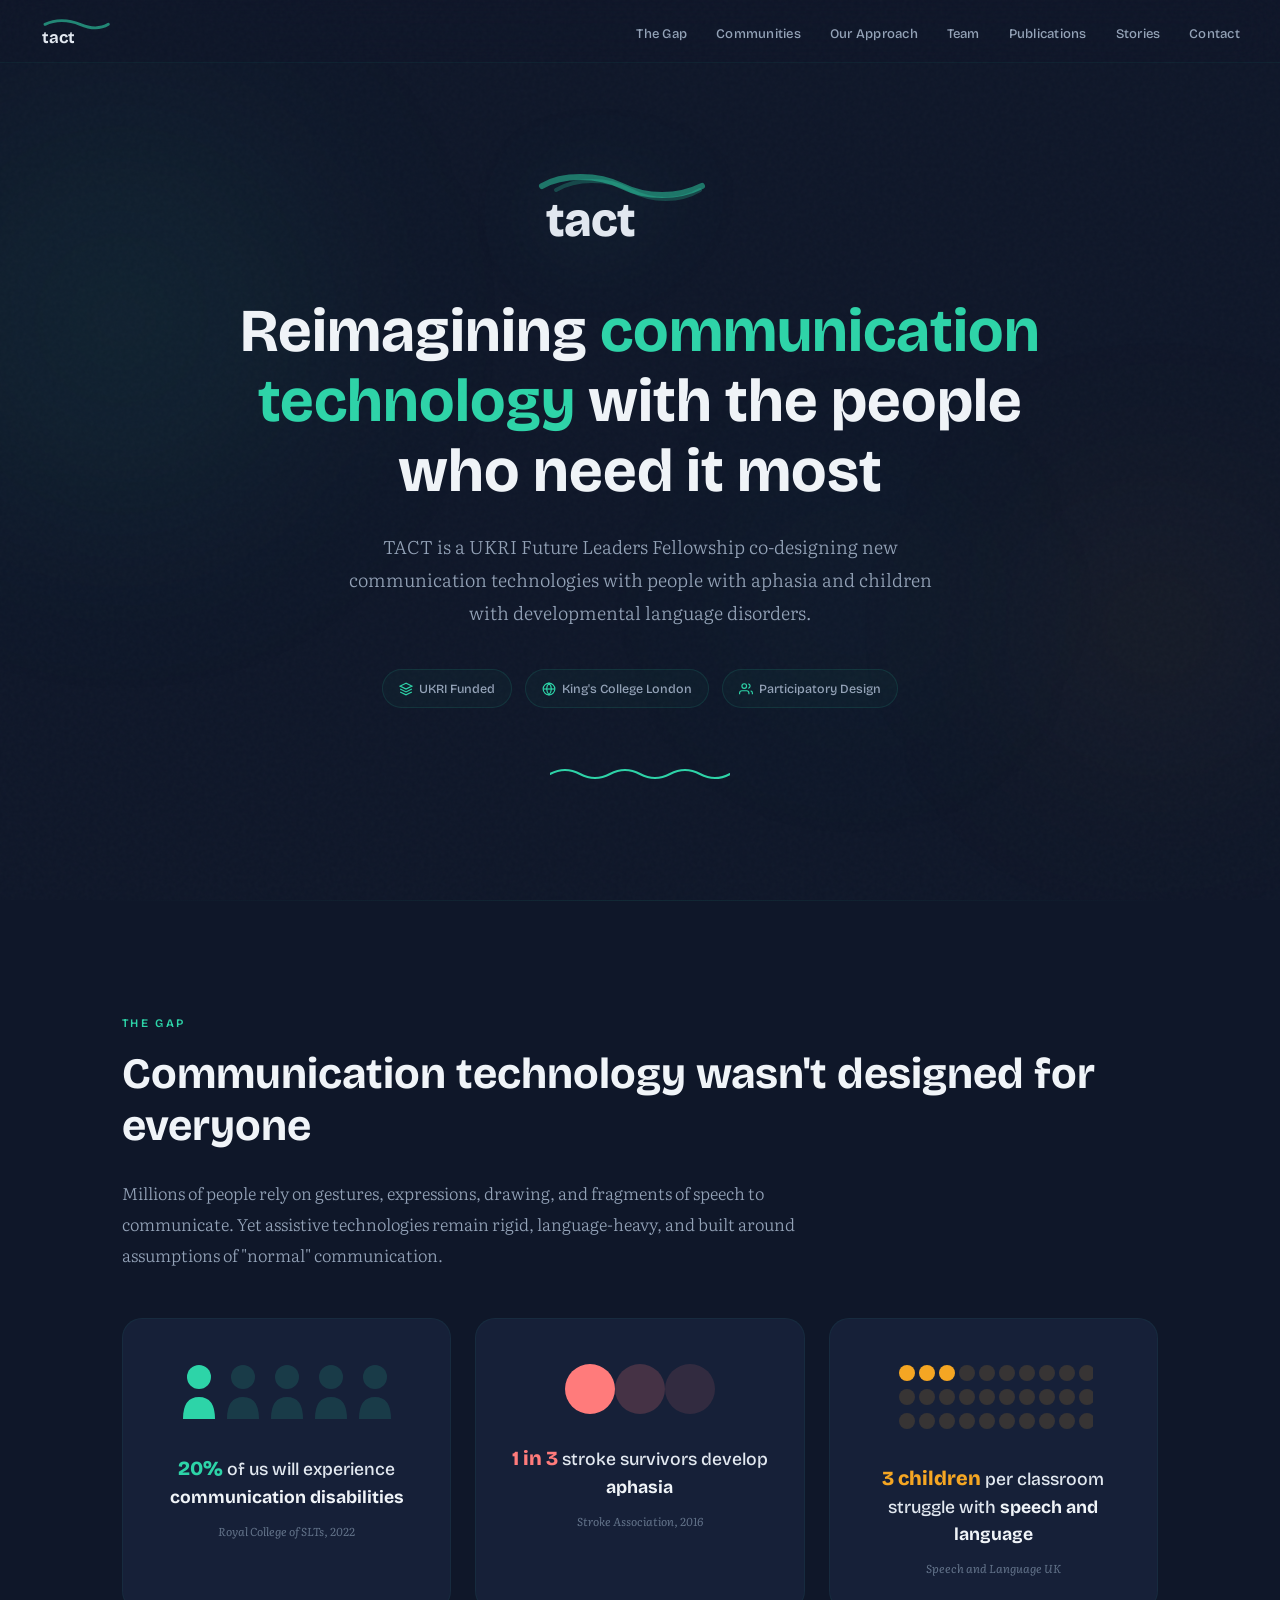
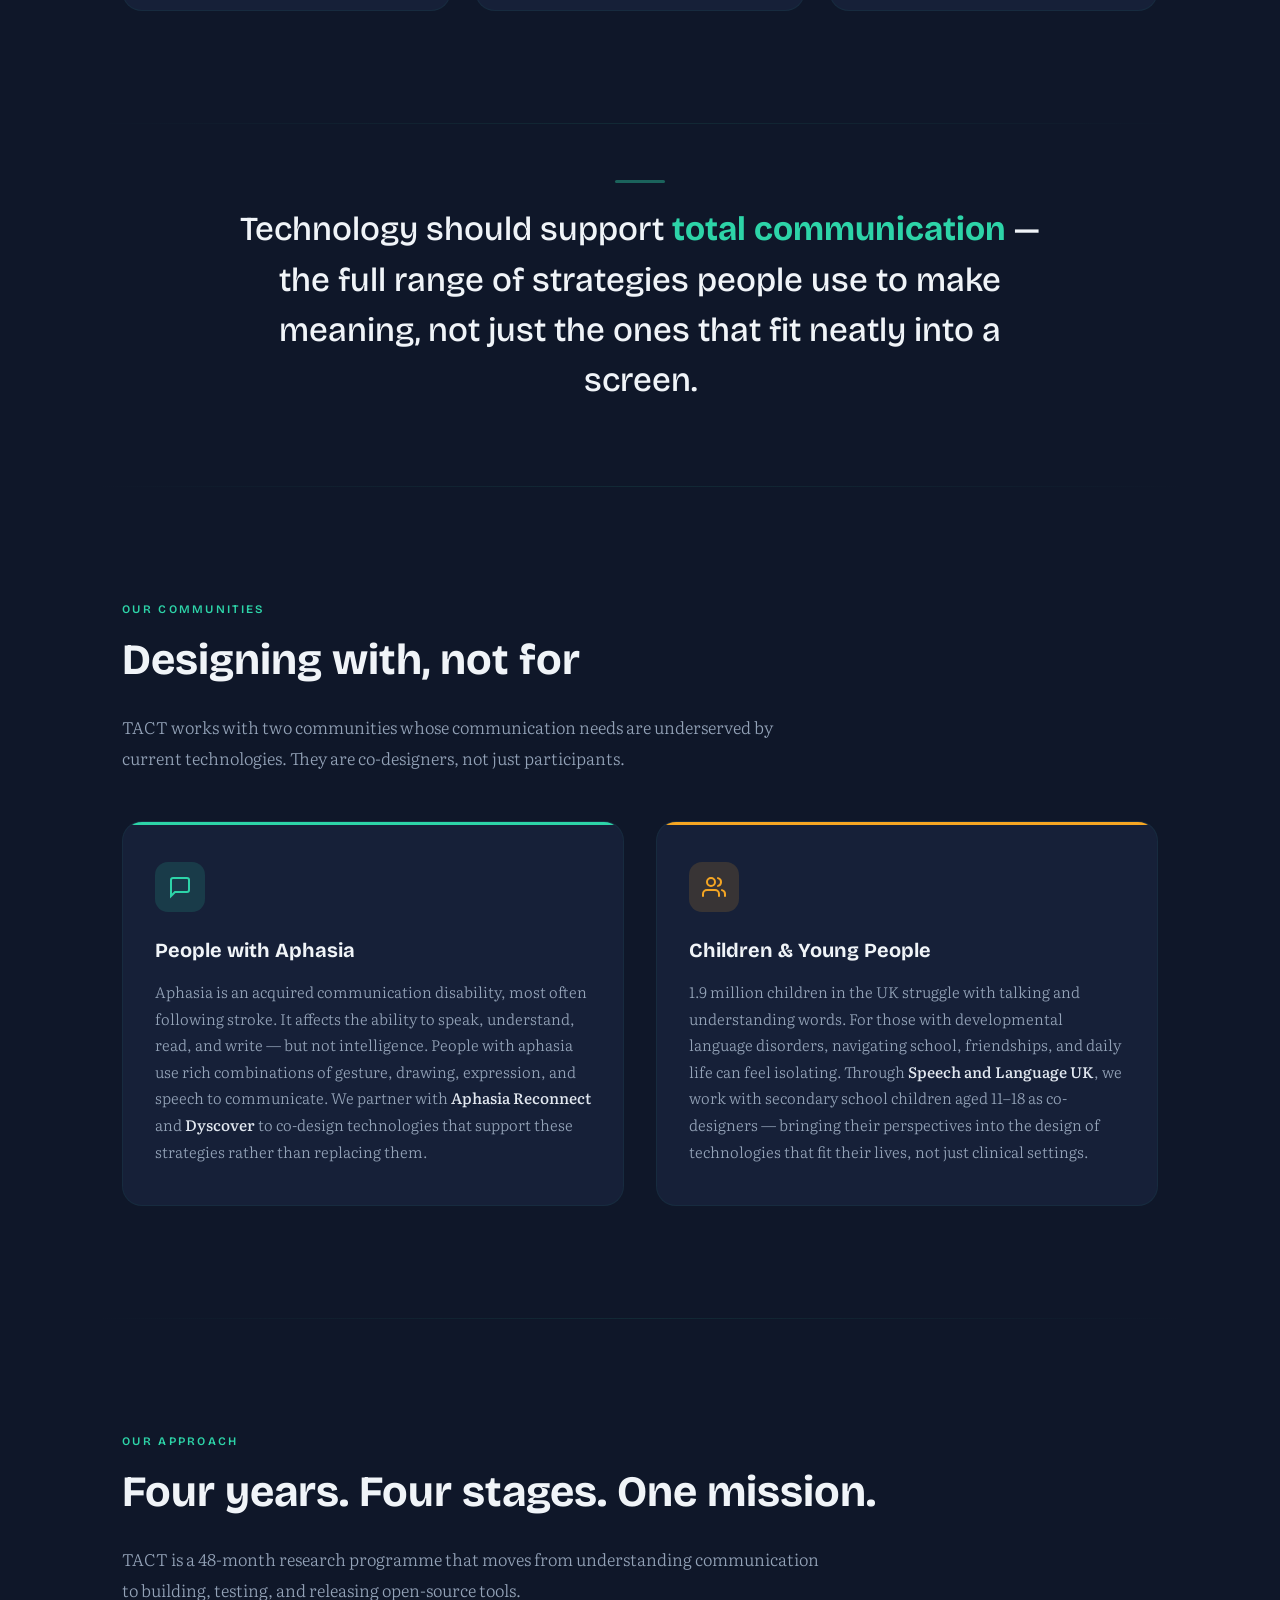
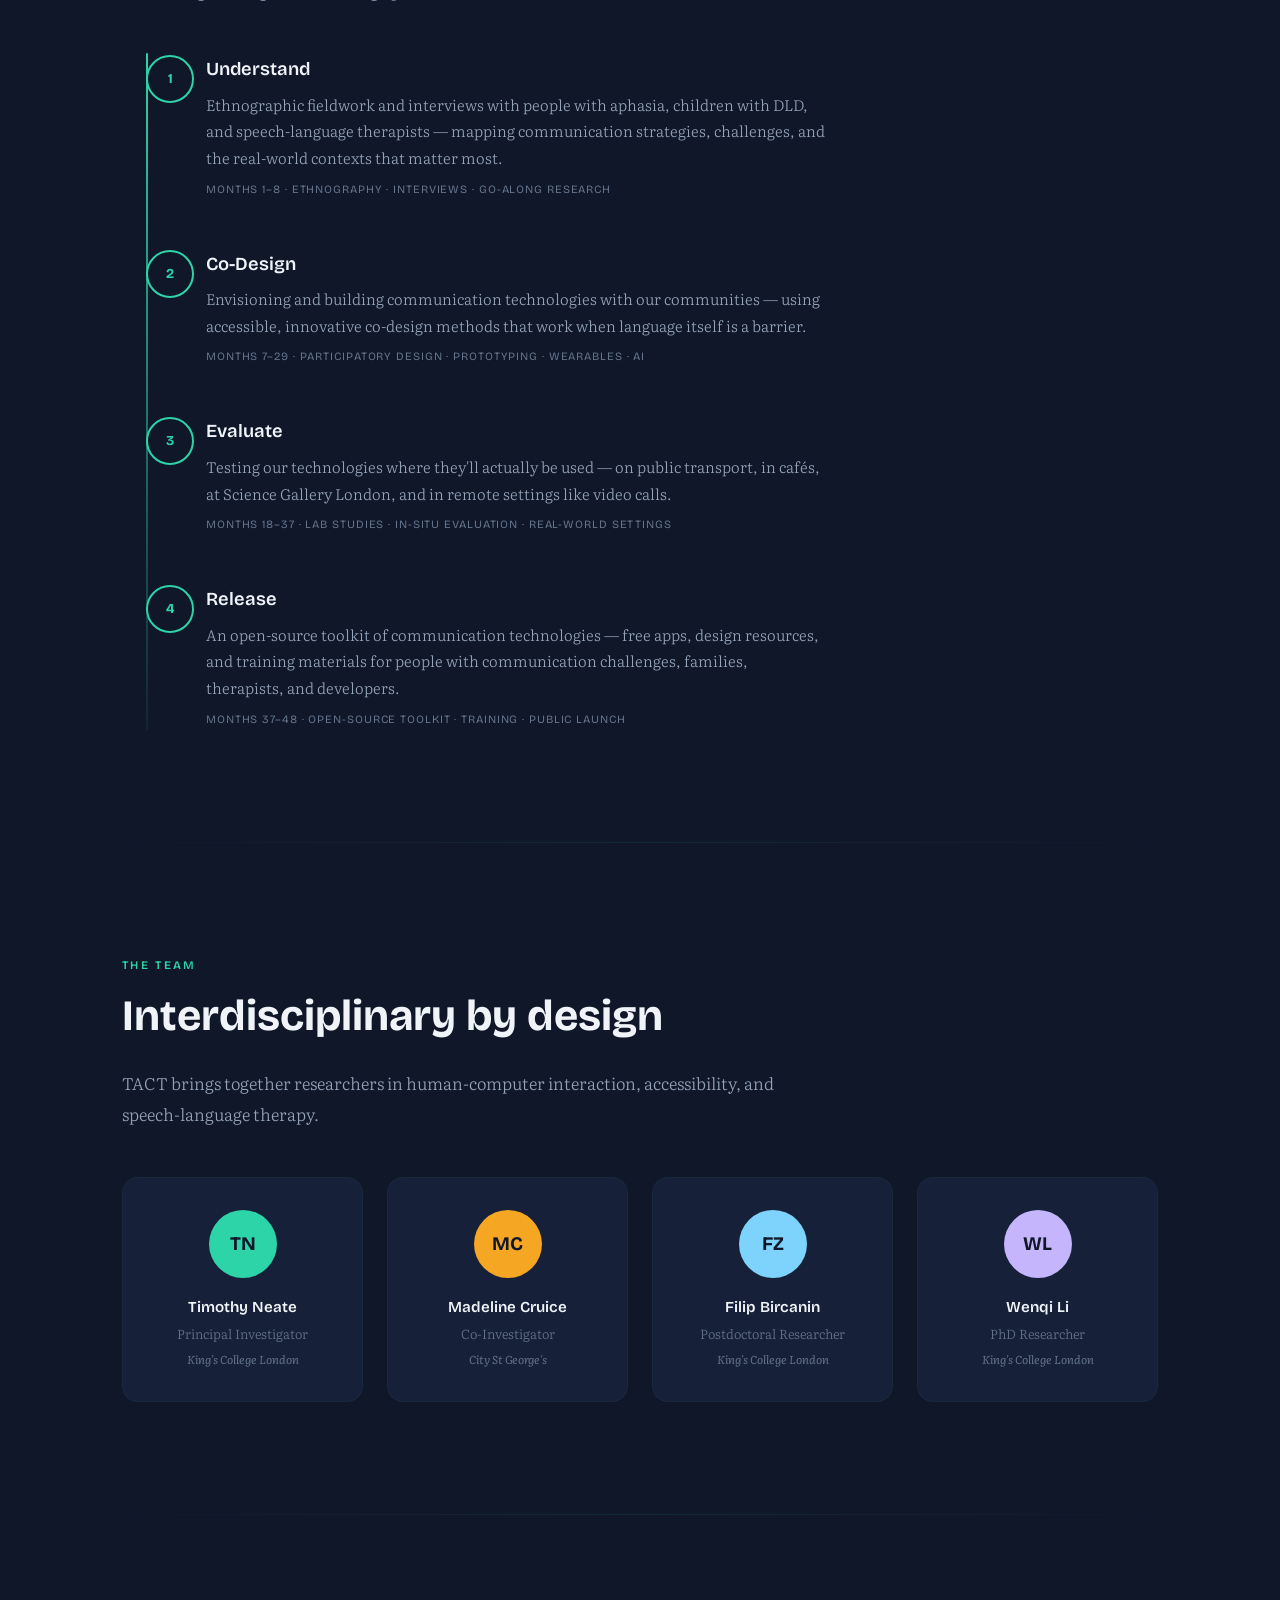
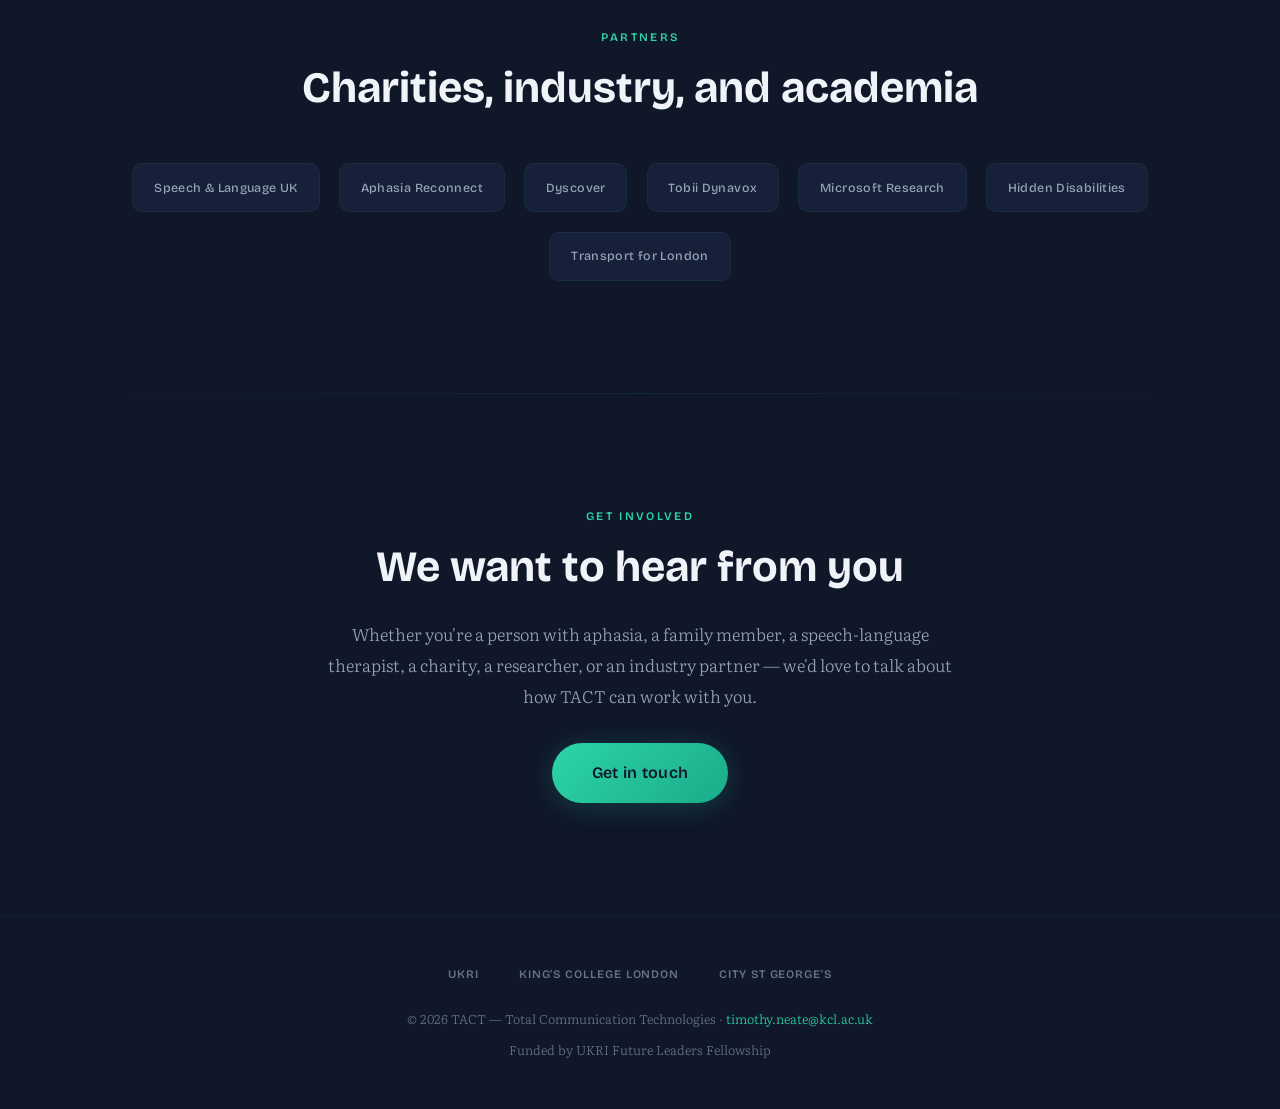
==== index.html @ 46068d1e "Add files via upload" ====
<!DOCTYPE html>
<html lang="en">
<head>
  <meta charset="UTF-8">
  <meta name="viewport" content="width=device-width, initial-scale=1.0">
  <title>TACT — Total Communication Technologies</title>
  <meta name="description" content="TACT is a UKRI Future Leaders Fellowship reimagining communication technologies with people with aphasia and children with developmental language disorders.">
  <link rel="preconnect" href="https://fonts.googleapis.com">
  <link rel="preconnect" href="https://fonts.gstatic.com" crossorigin>
  <link href="https://fonts.googleapis.com/css2?family=Bricolage+Grotesque:opsz,wght@12..96,300;12..96,400;12..96,500;12..96,600;12..96,700;12..96,800&family=Literata:ital,opsz,wght@0,7..72,300;0,7..72,400;0,7..72,500;1,7..72,400&display=swap" rel="stylesheet">
  <link rel="stylesheet" href="styles.css">
</head>
<body>
  <a href="#main" class="skip-link">Skip to main content</a>

  <!-- NAVIGATION -->
  <nav id="navbar" role="navigation" aria-label="Main navigation">
    <a href="index.html" class="nav-brand" aria-label="TACT Home">
      <svg class="nav-logo-svg" viewBox="0 0 110 36" xmlns="http://www.w3.org/2000/svg" aria-hidden="true">
        <path d="M6 10 C18 4, 34 4, 48 10 C62 16, 72 16, 82 10" stroke="#2dd4a8" stroke-width="3.5" fill="none" stroke-linecap="round" opacity="0.6"/>
        <text x="2" y="32" font-family="'Bricolage Grotesque',sans-serif" font-size="20" font-weight="700" fill="#e2e8f0">tact</text>
      </svg>
      <!-- When you have the real logo: <img src="tact-logo.png" alt="TACT" style="height:30px;"> -->
    </a>
    <button class="nav-toggle" aria-label="Toggle menu" id="navToggle"><span></span><span></span><span></span></button>
    <ul class="nav-links" id="navLinks">
      <li><a href="index.html#gap">The Gap</a></li>
      <li><a href="index.html#communities">Communities</a></li>
      <li><a href="index.html#approach">Our Approach</a></li>
      <li><a href="index.html#team">Team</a></li>
      <li><a href="publications.html">Publications</a></li>
      <li><a href="stories.html">Stories</a></li>
      <li><a href="index.html#contact">Contact</a></li>
    </ul>
  </nav>

  <!-- HERO -->
  <header class="hero" id="main">
    <div class="orb orb-1"></div>
    <div class="orb orb-2"></div>
    <div class="orb orb-3"></div>
    <div class="hero-logo-wrap">
      <svg class="hero-logo-svg" viewBox="0 0 220 85" xmlns="http://www.w3.org/2000/svg" role="img" aria-label="TACT logo">
        <path d="M12 22 C32 10, 68 10, 92 22 C116 34, 148 34, 172 22" stroke="#2dd4a8" stroke-width="6" fill="none" stroke-linecap="round" opacity="0.5"/>
        <path d="M26 26 C46 14, 78 14, 100 26 C122 38, 150 38, 170 26" stroke="#2dd4a8" stroke-width="4" fill="none" stroke-linecap="round" opacity="0.25"/>
        <text x="16" y="72" font-family="'Bricolage Grotesque',sans-serif" font-size="48" font-weight="800" fill="#e2e8f0" letter-spacing="-1">tact</text>
      </svg>
      <!-- Replace with: <img src="tact-logo.png" alt="TACT" style="width:220px;"> -->
    </div>
    <h1>Reimagining <span class="accent">communication technology</span> with the people who need it most</h1>
    <p class="hero-sub">TACT is a UKRI Future Leaders Fellowship co-designing new communication technologies with people with aphasia and children with developmental language disorders.</p>
    <div class="hero-badges">
      <span class="hero-badge"><svg width="14" height="14" viewBox="0 0 24 24" fill="none" stroke="#2dd4a8" stroke-width="2"><path d="M12 2L2 7l10 5 10-5-10-5zM2 17l10 5 10-5M2 12l10 5 10-5"/></svg> UKRI Funded</span>
      <span class="hero-badge"><svg width="14" height="14" viewBox="0 0 24 24" fill="none" stroke="#2dd4a8" stroke-width="2"><circle cx="12" cy="12" r="10"/><path d="M2 12h20"/><path d="M12 2a15.3 15.3 0 0 1 4 10 15.3 15.3 0 0 1-4 10 15.3 15.3 0 0 1-4-10 15.3 15.3 0 0 1 4-10z"/></svg> King's College London</span>
      <span class="hero-badge"><svg width="14" height="14" viewBox="0 0 24 24" fill="none" stroke="#2dd4a8" stroke-width="2"><path d="M17 21v-2a4 4 0 0 0-4-4H5a4 4 0 0 0-4 4v2"/><circle cx="9" cy="7" r="4"/><path d="M23 21v-2a4 4 0 0 0-3-3.87"/><path d="M16 3.13a4 4 0 0 1 0 7.75"/></svg> Participatory Design</span>
    </div>
    <!-- Animated wave — gentle sway, not a loading indicator -->
    <svg class="hero-wave" width="180" height="20" viewBox="0 0 180 20" xmlns="http://www.w3.org/2000/svg" aria-hidden="true">
      <path d="M0 10 Q15 2, 30 10 T60 10 T90 10 T120 10 T150 10 T180 10" stroke="#2dd4a8" stroke-width="2" fill="none" stroke-linecap="round"/>
    </svg>
  </header>

  <div class="divider"></div>

  <!-- THE GAP -->
  <section id="gap">
    <div class="reveal">
      <p class="section-label">The Gap</p>
      <h2 class="section-title">Communication technology wasn't designed for everyone</h2>
      <p class="section-body">Millions of people rely on gestures, expressions, drawing, and fragments of speech to communicate. Yet assistive technologies remain rigid, language-heavy, and built around assumptions of "normal" communication.</p>
    </div>
    <div class="gap-grid">
      <div class="gap-card reveal" style="transition-delay:0.1s;">
        <div class="gap-visual">
          <svg width="220" height="70" viewBox="0 0 220 70" xmlns="http://www.w3.org/2000/svg" role="img" aria-label="1 in 5 people experience communication disabilities">
            <circle cx="22" cy="18" r="12" fill="#2dd4a8"/><path d="M6 60 Q6 38,22 38 Q38 38,38 60" fill="#2dd4a8"/>
            <circle cx="66" cy="18" r="12" fill="#2dd4a8" opacity="0.15"/><path d="M50 60 Q50 38,66 38 Q82 38,82 60" fill="#2dd4a8" opacity="0.15"/>
            <circle cx="110" cy="18" r="12" fill="#2dd4a8" opacity="0.15"/><path d="M94 60 Q94 38,110 38 Q126 38,126 60" fill="#2dd4a8" opacity="0.15"/>
            <circle cx="154" cy="18" r="12" fill="#2dd4a8" opacity="0.15"/><path d="M138 60 Q138 38,154 38 Q170 38,170 60" fill="#2dd4a8" opacity="0.15"/>
            <circle cx="198" cy="18" r="12" fill="#2dd4a8" opacity="0.15"/><path d="M182 60 Q182 38,198 38 Q214 38,214 60" fill="#2dd4a8" opacity="0.15"/>
          </svg>
        </div>
        <p class="gap-stat"><span class="num teal">20%</span> of us will experience <strong>communication disabilities</strong></p>
        <p class="gap-source">Royal College of SLTs, 2022</p>
      </div>
      <div class="gap-card reveal" style="transition-delay:0.2s;">
        <div class="gap-visual">
          <svg width="160" height="60" viewBox="0 0 160 60" xmlns="http://www.w3.org/2000/svg" role="img" aria-label="1 in 3 stroke survivors develop aphasia">
            <circle cx="30" cy="30" r="25" fill="#ff7b7b"/>
            <circle cx="80" cy="30" r="25" fill="#ff7b7b" opacity="0.2"/>
            <circle cx="130" cy="30" r="25" fill="#ff7b7b" opacity="0.12"/>
          </svg>
        </div>
        <p class="gap-stat"><span class="num coral">1 in 3</span> stroke survivors develop <strong>aphasia</strong></p>
        <p class="gap-source">Stroke Association, 2016</p>
      </div>
      <div class="gap-card reveal" style="transition-delay:0.3s;">
        <div class="gap-visual">
          <svg width="200" height="80" viewBox="0 0 200 80" xmlns="http://www.w3.org/2000/svg" role="img" aria-label="3 children per classroom struggle with speech and language">
            <circle cx="14" cy="14" r="8" fill="#f5a623"/><circle cx="34" cy="14" r="8" fill="#f5a623"/><circle cx="54" cy="14" r="8" fill="#f5a623"/>
            <circle cx="74" cy="14" r="8" fill="#f5a623" opacity="0.15"/><circle cx="94" cy="14" r="8" fill="#f5a623" opacity="0.15"/><circle cx="114" cy="14" r="8" fill="#f5a623" opacity="0.15"/><circle cx="134" cy="14" r="8" fill="#f5a623" opacity="0.15"/><circle cx="154" cy="14" r="8" fill="#f5a623" opacity="0.15"/><circle cx="174" cy="14" r="8" fill="#f5a623" opacity="0.15"/><circle cx="194" cy="14" r="8" fill="#f5a623" opacity="0.15"/>
            <circle cx="14" cy="38" r="8" fill="#f5a623" opacity="0.15"/><circle cx="34" cy="38" r="8" fill="#f5a623" opacity="0.15"/><circle cx="54" cy="38" r="8" fill="#f5a623" opacity="0.15"/><circle cx="74" cy="38" r="8" fill="#f5a623" opacity="0.15"/><circle cx="94" cy="38" r="8" fill="#f5a623" opacity="0.15"/><circle cx="114" cy="38" r="8" fill="#f5a623" opacity="0.15"/><circle cx="134" cy="38" r="8" fill="#f5a623" opacity="0.15"/><circle cx="154" cy="38" r="8" fill="#f5a623" opacity="0.15"/><circle cx="174" cy="38" r="8" fill="#f5a623" opacity="0.15"/><circle cx="194" cy="38" r="8" fill="#f5a623" opacity="0.15"/>
            <circle cx="14" cy="62" r="8" fill="#f5a623" opacity="0.15"/><circle cx="34" cy="62" r="8" fill="#f5a623" opacity="0.15"/><circle cx="54" cy="62" r="8" fill="#f5a623" opacity="0.15"/><circle cx="74" cy="62" r="8" fill="#f5a623" opacity="0.15"/><circle cx="94" cy="62" r="8" fill="#f5a623" opacity="0.15"/><circle cx="114" cy="62" r="8" fill="#f5a623" opacity="0.15"/><circle cx="134" cy="62" r="8" fill="#f5a623" opacity="0.15"/><circle cx="154" cy="62" r="8" fill="#f5a623" opacity="0.15"/><circle cx="174" cy="62" r="8" fill="#f5a623" opacity="0.15"/><circle cx="194" cy="62" r="8" fill="#f5a623" opacity="0.15"/>
          </svg>
        </div>
        <p class="gap-stat"><span class="num warm">3 children</span> per classroom struggle with <strong>speech and language</strong></p>
        <p class="gap-source">Speech and Language UK</p>
      </div>
    </div>
  </section>

  <div class="divider"></div>

  <!-- PULL QUOTE -->
  <div class="pull-quote-section reveal">
    <p class="pull-quote">Technology should support <span class="highlight">total communication</span> — the full range of strategies people use to make meaning, not just the ones that fit neatly into a screen.</p>
  </div>

  <div class="divider"></div>

  <!-- COMMUNITIES -->
  <section id="communities">
    <div class="reveal">
      <p class="section-label">Our Communities</p>
      <h2 class="section-title">Designing with, not for</h2>
      <p class="section-body">TACT works with two communities whose communication needs are underserved by current technologies. They are co-designers, not just participants.</p>
    </div>
    <div class="community-grid">
      <div class="community-card aphasia reveal" style="transition-delay:0.1s;">
        <div class="community-icon aphasia"><svg width="24" height="24" viewBox="0 0 24 24" fill="none" stroke="#2dd4a8" stroke-width="2" stroke-linecap="round"><path d="M21 15a2 2 0 0 1-2 2H7l-4 4V5a2 2 0 0 1 2-2h14a2 2 0 0 1 2 2z"/></svg></div>
        <h3>People with Aphasia</h3>
        <p>Aphasia is an acquired communication disability, most often following stroke. It affects the ability to speak, understand, read, and write — but not intelligence. People with aphasia use rich combinations of gesture, drawing, expression, and speech to communicate. We partner with <strong>Aphasia Reconnect</strong> and <strong>Dyscover</strong> to co-design technologies that support these strategies rather than replacing them.</p>
      </div>
      <div class="community-card children reveal" style="transition-delay:0.2s;">
        <div class="community-icon children"><svg width="24" height="24" viewBox="0 0 24 24" fill="none" stroke="#f5a623" stroke-width="2" stroke-linecap="round"><path d="M17 21v-2a4 4 0 0 0-4-4H5a4 4 0 0 0-4 4v2"/><circle cx="9" cy="7" r="4"/><path d="M23 21v-2a4 4 0 0 0-3-3.87"/><path d="M16 3.13a4 4 0 0 1 0 7.75"/></svg></div>
        <h3>Children &amp; Young People</h3>
        <p>1.9 million children in the UK struggle with talking and understanding words. For those with developmental language disorders, navigating school, friendships, and daily life can feel isolating. Through <strong>Speech and Language UK</strong>, we work with secondary school children aged 11–18 as co-designers — bringing their perspectives into the design of technologies that fit their lives, not just clinical settings.</p>
      </div>
    </div>
  </section>

  <div class="divider"></div>

  <!-- OUR APPROACH -->
  <section id="approach">
    <div class="reveal">
      <p class="section-label">Our Approach</p>
      <h2 class="section-title">Four years. Four stages. One mission.</h2>
      <p class="section-body">TACT is a 48-month research programme that moves from understanding communication to building, testing, and releasing open-source tools.</p>
    </div>
    <div class="approach-timeline">
      <div class="approach-item reveal" style="transition-delay:0.1s;">
        <div class="approach-marker">1</div>
        <div class="approach-content"><h4>Understand</h4><p>Ethnographic fieldwork and interviews with people with aphasia, children with DLD, and speech-language therapists — mapping communication strategies, challenges, and the real-world contexts that matter most.</p><span class="approach-tag">Months 1–8 · Ethnography · Interviews · Go-Along Research</span></div>
      </div>
      <div class="approach-item reveal" style="transition-delay:0.2s;">
        <div class="approach-marker">2</div>
        <div class="approach-content"><h4>Co-Design</h4><p>Envisioning and building communication technologies with our communities — using accessible, innovative co-design methods that work when language itself is a barrier.</p><span class="approach-tag">Months 7–29 · Participatory Design · Prototyping · Wearables · AI</span></div>
      </div>
      <div class="approach-item reveal" style="transition-delay:0.3s;">
        <div class="approach-marker">3</div>
        <div class="approach-content"><h4>Evaluate</h4><p>Testing our technologies where they'll actually be used — on public transport, in cafés, at Science Gallery London, and in remote settings like video calls.</p><span class="approach-tag">Months 18–37 · Lab Studies · In-Situ Evaluation · Real-World Settings</span></div>
      </div>
      <div class="approach-item reveal" style="transition-delay:0.4s;">
        <div class="approach-marker">4</div>
        <div class="approach-content"><h4>Release</h4><p>An open-source toolkit of communication technologies — free apps, design resources, and training materials for people with communication challenges, families, therapists, and developers.</p><span class="approach-tag">Months 37–48 · Open-Source Toolkit · Training · Public Launch</span></div>
      </div>
    </div>
  </section>

  <div class="divider"></div>

  <!-- TEAM -->
  <section id="team">
    <div class="reveal">
      <p class="section-label">The Team</p>
      <h2 class="section-title">Interdisciplinary by design</h2>
      <p class="section-body">TACT brings together researchers in human-computer interaction, accessibility, and speech-language therapy.</p>
    </div>
    <div class="team-grid">
      <div class="team-card reveal" style="transition-delay:0.1s;"><div class="team-avatar tn">TN</div><h4>Timothy Neate</h4><div class="team-role">Principal Investigator</div><div class="team-org">King's College London</div></div>
      <div class="team-card reveal" style="transition-delay:0.15s;"><div class="team-avatar mc">MC</div><h4>Madeline Cruice</h4><div class="team-role">Co-Investigator</div><div class="team-org">City St George's</div></div>
      <div class="team-card reveal" style="transition-delay:0.2s;"><div class="team-avatar fz">FZ</div><h4>Filip Bircanin</h4><div class="team-role">Postdoctoral Researcher</div><div class="team-org">King's College London</div></div>
      <div class="team-card reveal" style="transition-delay:0.25s;"><div class="team-avatar wl">WL</div><h4>Wenqi Li</h4><div class="team-role">PhD Researcher</div><div class="team-org">King's College London</div></div>
    </div>
  </section>

  <div class="divider"></div>

  <!-- PARTNERS -->
  <section class="partners-section">
    <div class="reveal">
      <p class="section-label" style="text-align:center;">Partners</p>
      <h2 class="section-title" style="text-align:center;">Charities, industry, and academia</h2>
    </div>
    <div class="partner-logos reveal" style="transition-delay:0.1s;">
      <div class="partner-logo">Speech &amp; Language UK</div>
      <div class="partner-logo">Aphasia Reconnect</div>
      <div class="partner-logo">Dyscover</div>
      <div class="partner-logo">Tobii Dynavox</div>
      <div class="partner-logo">Microsoft Research</div>
      <div class="partner-logo">Hidden Disabilities</div>
      <div class="partner-logo">Transport for London</div>
    </div>
  </section>

  <div class="divider"></div>

  <!-- CONTACT -->
  <section class="cta-section" id="contact">
    <div class="reveal">
      <p class="section-label">Get Involved</p>
      <h2 class="section-title">We want to hear from you</h2>
      <p class="section-body" style="margin:0 auto;text-align:center;">Whether you're a person with aphasia, a family member, a speech-language therapist, a charity, a researcher, or an industry partner — we'd love to talk about how TACT can work with you.</p>
      <a href="mailto:timothy.neate@kcl.ac.uk" class="cta-button">Get in touch</a>
    </div>
  </section>

  <!-- FOOTER -->
  <footer>
    <div class="footer-logos">
      <span class="footer-logo-text">UKRI</span>
      <span class="footer-logo-text">King's College London</span>
      <span class="footer-logo-text">City St George's</span>
    </div>
    <p>&copy; 2026 TACT — Total Communication Technologies · <a href="mailto:timothy.neate@kcl.ac.uk">timothy.neate@kcl.ac.uk</a></p>
    <p style="margin-top:0.5rem;">Funded by UKRI Future Leaders Fellowship</p>
  </footer>

  <script>
    // Scroll reveal — fires once per element
    const observer = new IntersectionObserver((entries) => {
      entries.forEach(entry => { if (entry.isIntersecting) { entry.target.classList.add('visible'); observer.unobserve(entry.target); } });
    }, { threshold: 0.15, rootMargin: '0px 0px -30px 0px' });
    document.querySelectorAll('.reveal').forEach(el => observer.observe(el));

    // Nav: darken on scroll
    window.addEventListener('scroll', () => { document.getElementById('navbar').classList.toggle('scrolled', window.scrollY > 60); });

    // Mobile menu toggle
    document.getElementById('navToggle').addEventListener('click', () => { document.getElementById('navLinks').classList.toggle('open'); });
    document.querySelectorAll('#navLinks a').forEach(link => { link.addEventListener('click', () => { document.getElementById('navLinks').classList.remove('open'); }); });
  </script>
</body>
</html>
---- styles.css ----
/* ═══════════════════════════════════════
   TACT — Total Communication Technologies
   Shared stylesheet
   Used by: index.html, publications.html, stories.html
   ═══════════════════════════════════════ */

*, *::before, *::after { margin: 0; padding: 0; box-sizing: border-box; }

:root {
  --teal: #2dd4a8;
  --teal-deep: #1aac89;
  --teal-glow: rgba(45,212,168,0.15);
  --teal-subtle: rgba(45,212,168,0.06);
  --teal-faded: rgba(45,212,168,0.12);
  --navy: #0f1729;
  --navy-mid: #162038;
  --warm: #f5a623;
  --warm-faded: rgba(245,166,35,0.15);
  --coral: #ff7b7b;
  --coral-faded: rgba(255,123,123,0.15);
  --white: #f0f4f8;
  --text-primary: #e2e8f0;
  --text-secondary: #94a3b8;
  --text-muted: #64748b;
  --font-display: 'Bricolage Grotesque', sans-serif;
  --font-body: 'Literata', Georgia, serif;
}

html { scroll-behavior: smooth; scroll-padding-top: 90px; }

body {
  font-family: var(--font-body);
  background: var(--navy);
  color: var(--text-primary);
  overflow-x: hidden;
  line-height: 1.75;
  font-size: 16px;
}

/* Grain texture overlay */
body::after {
  content: '';
  position: fixed;
  inset: 0;
  pointer-events: none;
  z-index: 9999;
  opacity: 0.025;
  background-image: url("data:image/svg+xml,%3Csvg viewBox='0 0 256 256' xmlns='http://www.w3.org/2000/svg'%3E%3Cfilter id='n'%3E%3CfeTurbulence type='fractalNoise' baseFrequency='0.85' numOctaves='4' stitchTiles='stitch'/%3E%3C/filter%3E%3Crect width='100%25' height='100%25' filter='url(%23n)'/%3E%3C/svg%3E");
}

/* Scroll reveal */
.reveal {
  opacity: 0;
  transform: translateY(36px);
  transition: opacity 0.9s cubic-bezier(0.16,1,0.3,1), transform 0.9s cubic-bezier(0.16,1,0.3,1);
}
.reveal.visible { opacity: 1; transform: translateY(0); }


/* ═══════════════════════════════
   NAVIGATION
   ═══════════════════════════════ */

nav {
  position: fixed; top: 0; width: 100%; z-index: 100;
  padding: 1rem 2.5rem;
  display: flex; justify-content: space-between; align-items: center;
  backdrop-filter: blur(24px); -webkit-backdrop-filter: blur(24px);
  background: rgba(15,23,41,0.6);
  border-bottom: 1px solid rgba(45,212,168,0.06);
  transition: background 0.3s, border-color 0.3s;
}
nav.scrolled { background: rgba(15,23,41,0.92); border-bottom-color: rgba(45,212,168,0.12); }
.nav-brand { display: flex; align-items: center; text-decoration: none; }
.nav-logo-svg { height: 30px; }
.nav-links { display: flex; gap: 1.8rem; list-style: none; align-items: center; }
.nav-links a {
  color: var(--text-secondary); text-decoration: none;
  font-family: var(--font-display); font-size: 0.82rem;
  font-weight: 500; letter-spacing: 0.02em; transition: color 0.25s;
}
.nav-links a:hover, .nav-links a:focus-visible { color: var(--teal); }
.nav-links a.active { color: var(--teal); }
.nav-toggle { display: none; background: none; border: none; cursor: pointer; padding: 0.5rem; }
.nav-toggle span { display: block; width: 24px; height: 2px; background: var(--text-secondary); margin: 5px 0; border-radius: 2px; }


/* ═══════════════════════════════
   HERO
   ═══════════════════════════════ */

.hero {
  min-height: 100vh; display: flex; flex-direction: column;
  justify-content: center; align-items: center; text-align: center;
  padding: 8rem 2rem 5rem; position: relative; overflow: hidden;
}
.orb { position: absolute; border-radius: 50%; filter: blur(100px); pointer-events: none; animation: drift 28s ease-in-out infinite; }
.orb-1 { width: 550px; height: 550px; background: radial-gradient(circle, rgba(45,212,168,0.1), transparent 70%); top: 5%; left: -12%; }
.orb-2 { width: 400px; height: 400px; background: radial-gradient(circle, rgba(245,166,35,0.07), transparent 70%); bottom: 8%; right: -6%; animation-delay: -9s; }
.orb-3 { width: 300px; height: 300px; background: radial-gradient(circle, rgba(45,212,168,0.06), transparent 70%); top: 50%; left: 55%; animation-delay: -18s; }
@keyframes drift {
  0%, 100% { transform: translate(0,0) scale(1); }
  33% { transform: translate(20px,-15px) scale(1.03); }
  66% { transform: translate(-15px,10px) scale(0.97); }
}
.hero-logo-wrap { margin-bottom: 2.5rem; animation: fadeUp 1s 0.2s both; }
.hero-logo-svg { width: 220px; filter: drop-shadow(0 0 45px rgba(45,212,168,0.2)); }
.hero h1 {
  font-family: var(--font-display); font-size: clamp(2.2rem,5.5vw,3.8rem);
  font-weight: 700; color: var(--white); line-height: 1.15;
  max-width: 800px; animation: fadeUp 1s 0.4s both;
}
.hero h1 .accent { color: var(--teal); }
.hero-sub {
  font-size: clamp(1rem,2vw,1.15rem); max-width: 620px; margin-top: 1.5rem;
  font-weight: 300; color: var(--text-secondary); animation: fadeUp 1s 0.6s both; line-height: 1.8;
}
.hero-badges { display: flex; gap: 0.8rem; margin-top: 2.5rem; flex-wrap: wrap; justify-content: center; animation: fadeUp 1s 0.8s both; }
.hero-badge {
  display: inline-flex; align-items: center; gap: 0.4rem;
  padding: 0.45rem 1rem; border-radius: 100px;
  font-family: var(--font-display); font-size: 0.78rem; font-weight: 500;
  border: 1px solid rgba(45,212,168,0.12); color: var(--text-secondary); background: rgba(45,212,168,0.03);
}

/*
  HERO WAVE — animated
  A gentle side-to-side drift so it reads as a
  living design element, not a loading spinner.
  The wave fades in with the page (fadeUp),
  then loops the sway animation infinitely.
*/
.hero-wave {
  margin-top: 3.5rem;
  animation: fadeUp 1s 1s both;
  opacity: 0.35;
}
.hero-wave path {
  animation: waveSway 6s ease-in-out infinite;
  transform-origin: center;
}
@keyframes waveSway {
  0%, 100% { transform: translateX(0) scaleX(1); }
  50% { transform: translateX(8px) scaleX(1.04); }
}

@keyframes fadeUp { from { opacity: 0; transform: translateY(28px); } to { opacity: 1; transform: translateY(0); } }


/* ═══════════════════════════════
   SHARED SECTIONS
   ═══════════════════════════════ */

section { padding: 7rem 2rem; max-width: 1100px; margin: 0 auto; }
.section-label { font-family: var(--font-display); font-size: 0.72rem; letter-spacing: 0.2em; text-transform: uppercase; color: var(--teal); font-weight: 600; margin-bottom: 1rem; }
.section-title { font-family: var(--font-display); font-size: clamp(1.8rem,4vw,2.7rem); font-weight: 700; color: var(--white); line-height: 1.2; margin-bottom: 1.5rem; }
.section-body { font-size: 1.05rem; max-width: 700px; line-height: 1.85; color: var(--text-secondary); font-weight: 300; }
.divider { width: 100%; max-width: 1100px; margin: 0 auto; height: 1px; background: linear-gradient(90deg, transparent, var(--teal), transparent); opacity: 0.1; }


/* ═══════════════════════════════
   THE GAP — infographic cards
   ═══════════════════════════════ */

.gap-grid { display: grid; grid-template-columns: repeat(auto-fit, minmax(300px,1fr)); gap: 1.5rem; margin-top: 3rem; }
.gap-card { background: var(--navy-mid); border: 1px solid rgba(45,212,168,0.06); border-radius: 20px; padding: 2.5rem 2rem 2rem; text-align: center; transition: transform 0.3s, border-color 0.3s; }
.gap-card:hover { transform: translateY(-3px); border-color: rgba(45,212,168,0.18); }
.gap-visual { margin-bottom: 1.5rem; display: flex; justify-content: center; }
.gap-stat { font-family: var(--font-display); font-size: 1.1rem; font-weight: 500; color: var(--text-primary); line-height: 1.55; }
.gap-stat strong { color: var(--white); font-weight: 700; }
.gap-stat .num { font-weight: 800; font-size: 1.25rem; }
.gap-stat .num.teal { color: var(--teal); }
.gap-stat .num.coral { color: var(--coral); }
.gap-stat .num.warm { color: var(--warm); }
.gap-source { font-size: 0.72rem; color: var(--text-muted); margin-top: 0.6rem; font-style: italic; }


/* ═══════════════════════════════
   PULL QUOTE
   ═══════════════════════════════ */

.pull-quote-section { padding: 5rem 2rem; text-align: center; max-width: 900px; margin: 0 auto; }
.pull-quote { font-family: var(--font-display); font-size: clamp(1.35rem,3vw,2.1rem); font-weight: 500; color: var(--white); line-height: 1.5; position: relative; }
.pull-quote .highlight { color: var(--teal); font-weight: 700; }
.pull-quote::before { content: ''; position: absolute; top: -1.5rem; left: 50%; transform: translateX(-50%); width: 50px; height: 3px; background: var(--teal); border-radius: 3px; opacity: 0.4; }


/* ═══════════════════════════════
   COMMUNITIES
   ═══════════════════════════════ */

.community-grid { display: grid; grid-template-columns: repeat(auto-fit, minmax(320px,1fr)); gap: 2rem; margin-top: 3rem; }
.community-card { padding: 2.5rem 2rem; border-radius: 20px; border: 1px solid rgba(45,212,168,0.06); background: var(--navy-mid); transition: all 0.35s; position: relative; overflow: hidden; }
.community-card::before { content: ''; position: absolute; top: 0; left: 0; right: 0; height: 3px; border-radius: 20px 20px 0 0; }
.community-card.aphasia::before { background: var(--teal); }
.community-card.children::before { background: var(--warm); }
.community-card:hover { border-color: rgba(45,212,168,0.14); transform: translateY(-2px); }
.community-icon { width: 50px; height: 50px; border-radius: 13px; display: flex; align-items: center; justify-content: center; margin-bottom: 1.3rem; }
.community-icon.aphasia { background: var(--teal-glow); }
.community-icon.children { background: var(--warm-faded); }
.community-card h3 { font-family: var(--font-display); font-size: 1.25rem; font-weight: 700; color: var(--white); margin-bottom: 0.7rem; }
.community-card p { font-size: 0.95rem; font-weight: 300; color: var(--text-secondary); line-height: 1.75; }
.community-card strong { color: var(--text-primary); font-weight: 500; }


/* ═══════════════════════════════
   APPROACH — vertical timeline
   ═══════════════════════════════ */

.approach-timeline { margin-top: 3rem; position: relative; padding-left: 60px; }
.approach-timeline::before { content: ''; position: absolute; left: 24px; top: 0; bottom: 0; width: 2px; background: linear-gradient(180deg, var(--teal), rgba(45,212,168,0.08)); border-radius: 2px; }
.approach-item { position: relative; margin-bottom: 3rem; padding-left: 1.5rem; }
.approach-item:last-child { margin-bottom: 0; }
.approach-marker { position: absolute; left: -36px; top: 2px; width: 48px; height: 48px; border-radius: 50%; background: var(--navy); border: 2px solid var(--teal); display: flex; align-items: center; justify-content: center; font-family: var(--font-display); font-weight: 700; font-size: 0.85rem; color: var(--teal); z-index: 1; }
.approach-content h4 { font-family: var(--font-display); font-size: 1.15rem; font-weight: 600; color: var(--white); margin-bottom: 0.4rem; }
.approach-content p { font-size: 0.95rem; font-weight: 300; color: var(--text-secondary); line-height: 1.75; max-width: 620px; }
.approach-tag { display: inline-block; font-family: var(--font-display); font-size: 0.7rem; letter-spacing: 0.08em; text-transform: uppercase; color: var(--text-muted); margin-top: 0.5rem; }


/* ═══════════════════════════════
   TEAM
   ═══════════════════════════════ */

.team-grid { display: grid; grid-template-columns: repeat(auto-fit, minmax(190px,1fr)); gap: 1.5rem; margin-top: 3rem; }
.team-card { text-align: center; padding: 2rem 1.2rem; border-radius: 16px; background: var(--navy-mid); border: 1px solid rgba(45,212,168,0.05); transition: all 0.3s; }
.team-card:hover { border-color: rgba(45,212,168,0.14); transform: translateY(-2px); }
.team-avatar { width: 68px; height: 68px; border-radius: 50%; margin: 0 auto 1rem; display: flex; align-items: center; justify-content: center; font-family: var(--font-display); font-size: 1.2rem; font-weight: 700; color: var(--navy); }
.team-avatar.tn { background: var(--teal); }
.team-avatar.mc { background: var(--warm); }
.team-avatar.fz { background: #7dd3fc; }
.team-avatar.wl { background: #c4b5fd; }
.team-card h4 { font-family: var(--font-display); font-size: 0.95rem; font-weight: 600; color: var(--white); margin-bottom: 0.2rem; }
.team-role { font-size: 0.82rem; color: var(--text-muted); font-weight: 300; }
.team-org { font-size: 0.72rem; color: var(--text-muted); margin-top: 0.15rem; font-style: italic; }


/* ═══════════════════════════════
   PARTNERS
   ═══════════════════════════════ */

.partners-section { text-align: center; }
.partner-logos { display: flex; flex-wrap: wrap; justify-content: center; align-items: center; gap: 1.2rem; margin-top: 3rem; }
.partner-logo { font-family: var(--font-display); font-size: 0.78rem; font-weight: 500; color: var(--text-secondary); letter-spacing: 0.03em; padding: 0.8rem 1.3rem; border: 1px solid rgba(45,212,168,0.07); border-radius: 10px; background: var(--navy-mid); transition: border-color 0.3s; }
.partner-logo:hover { border-color: rgba(45,212,168,0.2); }


/* ═══════════════════════════════
   CTA / CONTACT
   ═══════════════════════════════ */

.cta-section { text-align: center; padding: 7rem 2rem; max-width: 700px; margin: 0 auto; }
.cta-button { display: inline-block; margin-top: 2rem; padding: 1rem 2.5rem; border-radius: 60px; background: linear-gradient(135deg, var(--teal), var(--teal-deep)); color: var(--navy); font-family: var(--font-display); font-size: 1rem; font-weight: 600; text-decoration: none; letter-spacing: 0.02em; transition: all 0.3s; box-shadow: 0 4px 28px rgba(45,212,168,0.2); }
.cta-button:hover { transform: translateY(-2px); box-shadow: 0 8px 36px rgba(45,212,168,0.3); }


/* ═══════════════════════════════
   FOOTER
   ═══════════════════════════════ */

footer { text-align: center; padding: 3rem 2rem; border-top: 1px solid rgba(45,212,168,0.06); }
.footer-logos { display: flex; justify-content: center; align-items: center; gap: 2.5rem; margin-bottom: 1.5rem; flex-wrap: wrap; }
.footer-logo-text { font-family: var(--font-display); font-size: 0.72rem; font-weight: 600; color: var(--text-muted); letter-spacing: 0.08em; text-transform: uppercase; }
footer p { font-size: 0.8rem; color: var(--text-muted); font-weight: 300; }
footer a { color: var(--teal); text-decoration: none; }
footer a:hover { text-decoration: underline; }


/* ═══════════════════════════════
   SUB-PAGE STYLES
   (publications.html, stories.html)
   ═══════════════════════════════ */

.page-header { padding: 10rem 2rem 4rem; max-width: 1100px; margin: 0 auto; }
.page-header .section-body { margin-top: 0.5rem; }
.back-link { display: inline-flex; align-items: center; gap: 0.4rem; font-family: var(--font-display); font-size: 0.82rem; font-weight: 500; color: var(--teal); text-decoration: none; margin-bottom: 2rem; transition: opacity 0.2s; }
.back-link:hover { opacity: 0.7; }

/* Publications */
.pub-list { max-width: 800px; margin: 0 auto; padding: 0 2rem 5rem; }
.pub-item { padding: 1.8rem 0; border-bottom: 1px solid rgba(45,212,168,0.06); }
.pub-item:last-child { border-bottom: none; }
.pub-venue { font-family: var(--font-display); font-size: 0.7rem; letter-spacing: 0.15em; text-transform: uppercase; color: var(--warm); font-weight: 600; margin-bottom: 0.4rem; }
.pub-title { font-family: var(--font-display); font-size: 1.05rem; font-weight: 600; color: var(--white); margin-bottom: 0.3rem; line-height: 1.4; }
.pub-title a { color: var(--white); text-decoration: none; transition: color 0.2s; }
.pub-title a:hover { color: var(--teal); }
.pub-authors { font-size: 0.88rem; color: var(--text-muted); font-weight: 300; }
.pub-placeholder { padding: 3rem 2rem; border-radius: 16px; background: var(--teal-subtle); border: 1px dashed rgba(45,212,168,0.12); text-align: center; max-width: 700px; margin: 0 auto; }
.pub-placeholder p { color: var(--text-muted); font-size: 0.95rem; line-height: 1.7; }
.pub-placeholder a { color: var(--teal); text-decoration: none; }
.pub-placeholder a:hover { text-decoration: underline; }

/* Stories */
.stories-grid { display: grid; grid-template-columns: repeat(auto-fit, minmax(320px,1fr)); gap: 2rem; max-width: 1100px; margin: 0 auto; padding: 0 2rem 5rem; }
.story-card { border-radius: 16px; background: var(--navy-mid); border: 1px solid rgba(45,212,168,0.06); overflow: hidden; transition: all 0.3s; }
.story-card:hover { border-color: rgba(45,212,168,0.15); transform: translateY(-2px); }
.story-card-body { padding: 1.8rem; }
.story-date { font-family: var(--font-display); font-size: 0.7rem; letter-spacing: 0.12em; text-transform: uppercase; color: var(--text-muted); margin-bottom: 0.5rem; }
.story-card h3 { font-family: var(--font-display); font-size: 1.1rem; font-weight: 600; color: var(--white); margin-bottom: 0.5rem; line-height: 1.35; }
.story-card p { font-size: 0.9rem; color: var(--text-secondary); font-weight: 300; line-height: 1.7; }


/* ═══════════════════════════════
   ACCESSIBILITY
   ═══════════════════════════════ */

.skip-link { position: absolute; top: -100px; left: 0; background: var(--teal); color: var(--navy); padding: 0.8rem 1.5rem; z-index: 200; font-family: var(--font-display); font-weight: 600; text-decoration: none; border-radius: 0 0 8px 0; }
.skip-link:focus { top: 0; }


/* ═══════════════════════════════
   RESPONSIVE
   ═══════════════════════════════ */

@media (max-width: 768px) {
  nav { padding: 0.9rem 1.5rem; }
  .nav-links { display: none; position: absolute; top: 100%; left: 0; right: 0; background: rgba(15,23,41,0.97); backdrop-filter: blur(20px); flex-direction: column; padding: 1.5rem 2rem; gap: 1.2rem; border-bottom: 1px solid rgba(45,212,168,0.08); }
  .nav-links.open { display: flex; }
  .nav-toggle { display: block; }
  section { padding: 5rem 1.5rem; }
  .hero { padding: 7rem 1.5rem 4rem; }
  .hero-logo-svg { width: 170px; }
  .gap-grid { grid-template-columns: 1fr; }
  .community-grid { grid-template-columns: 1fr; }
  .team-grid { grid-template-columns: repeat(2,1fr); }
  .approach-timeline { padding-left: 50px; }
  .approach-marker { left: -26px; width: 40px; height: 40px; font-size: 0.8rem; }
  .page-header { padding: 8rem 1.5rem 3rem; }
  .stories-grid { grid-template-columns: 1fr; }
}

@media (max-width: 480px) {
  .hero-badges { gap: 0.5rem; }
  .partner-logos { gap: 0.8rem; }
  .approach-timeline { padding-left: 44px; }
  .approach-marker { left: -22px; width: 36px; height: 36px; }
}
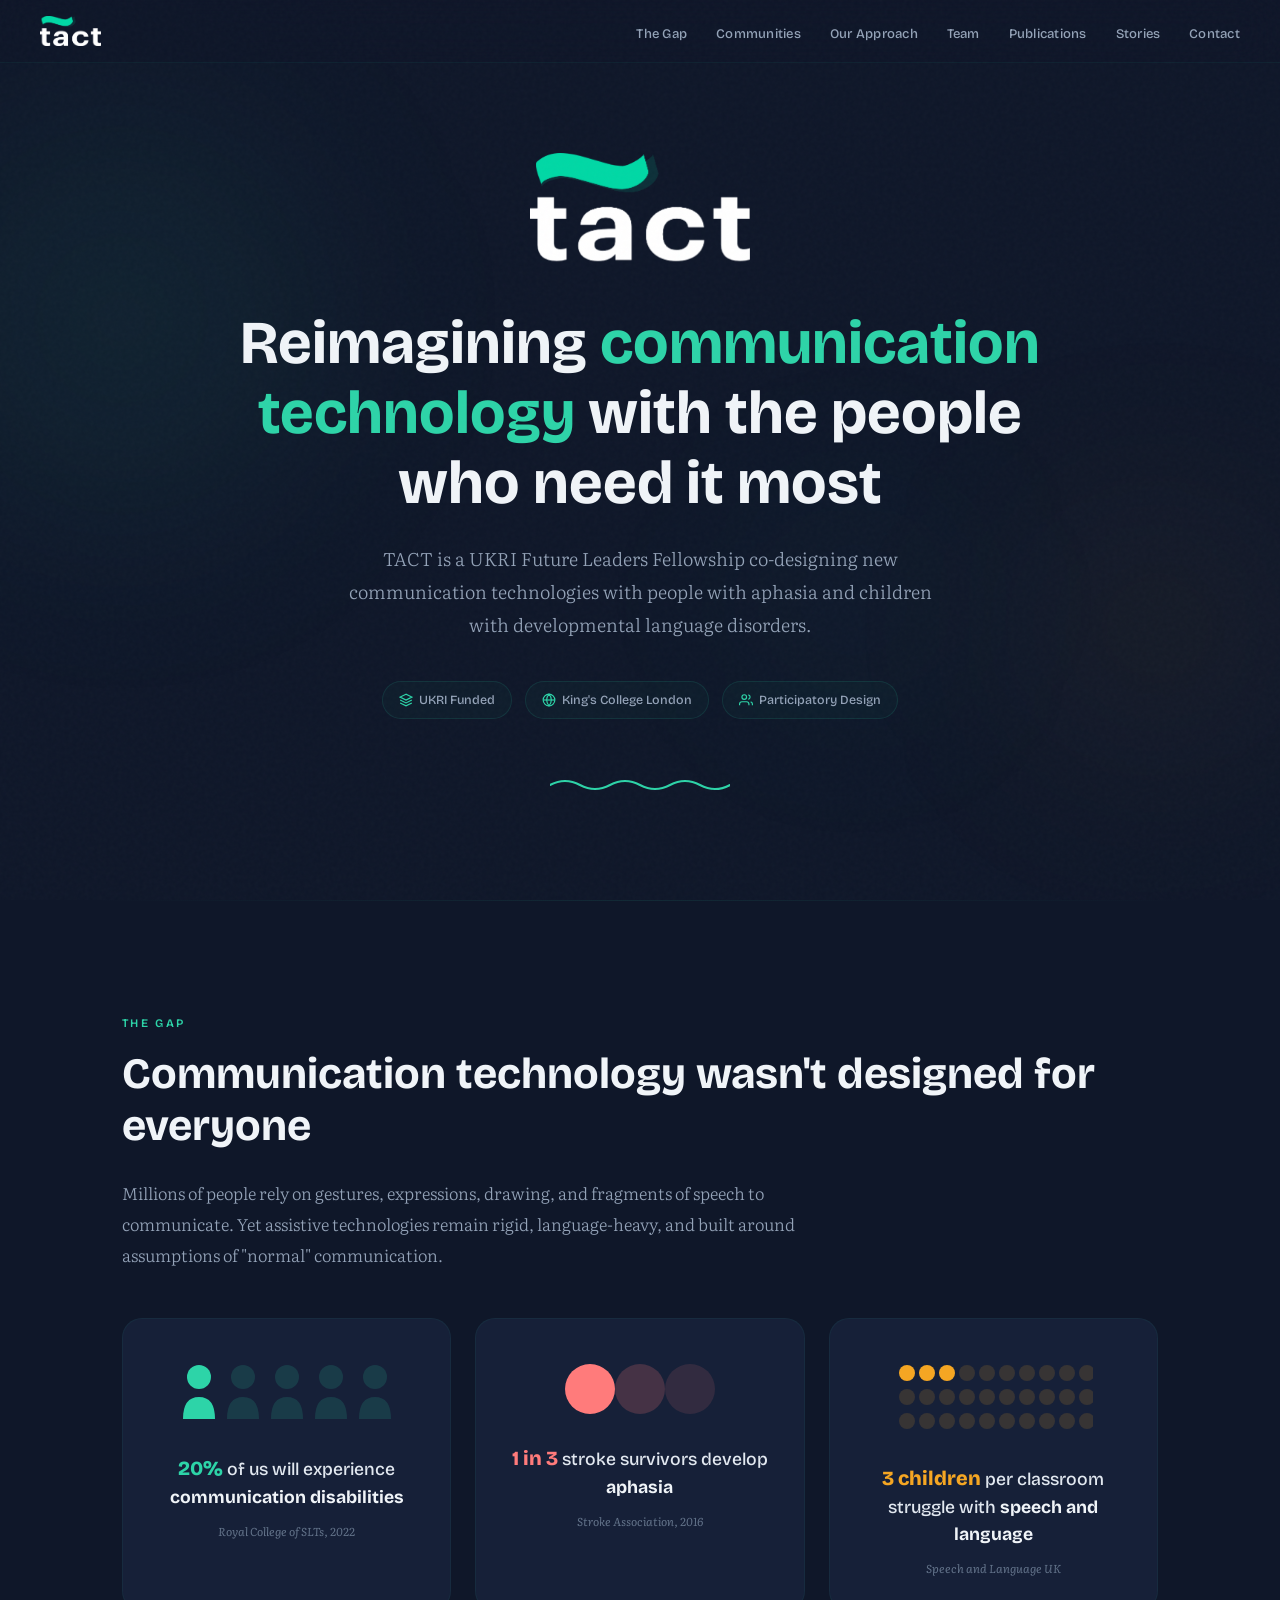
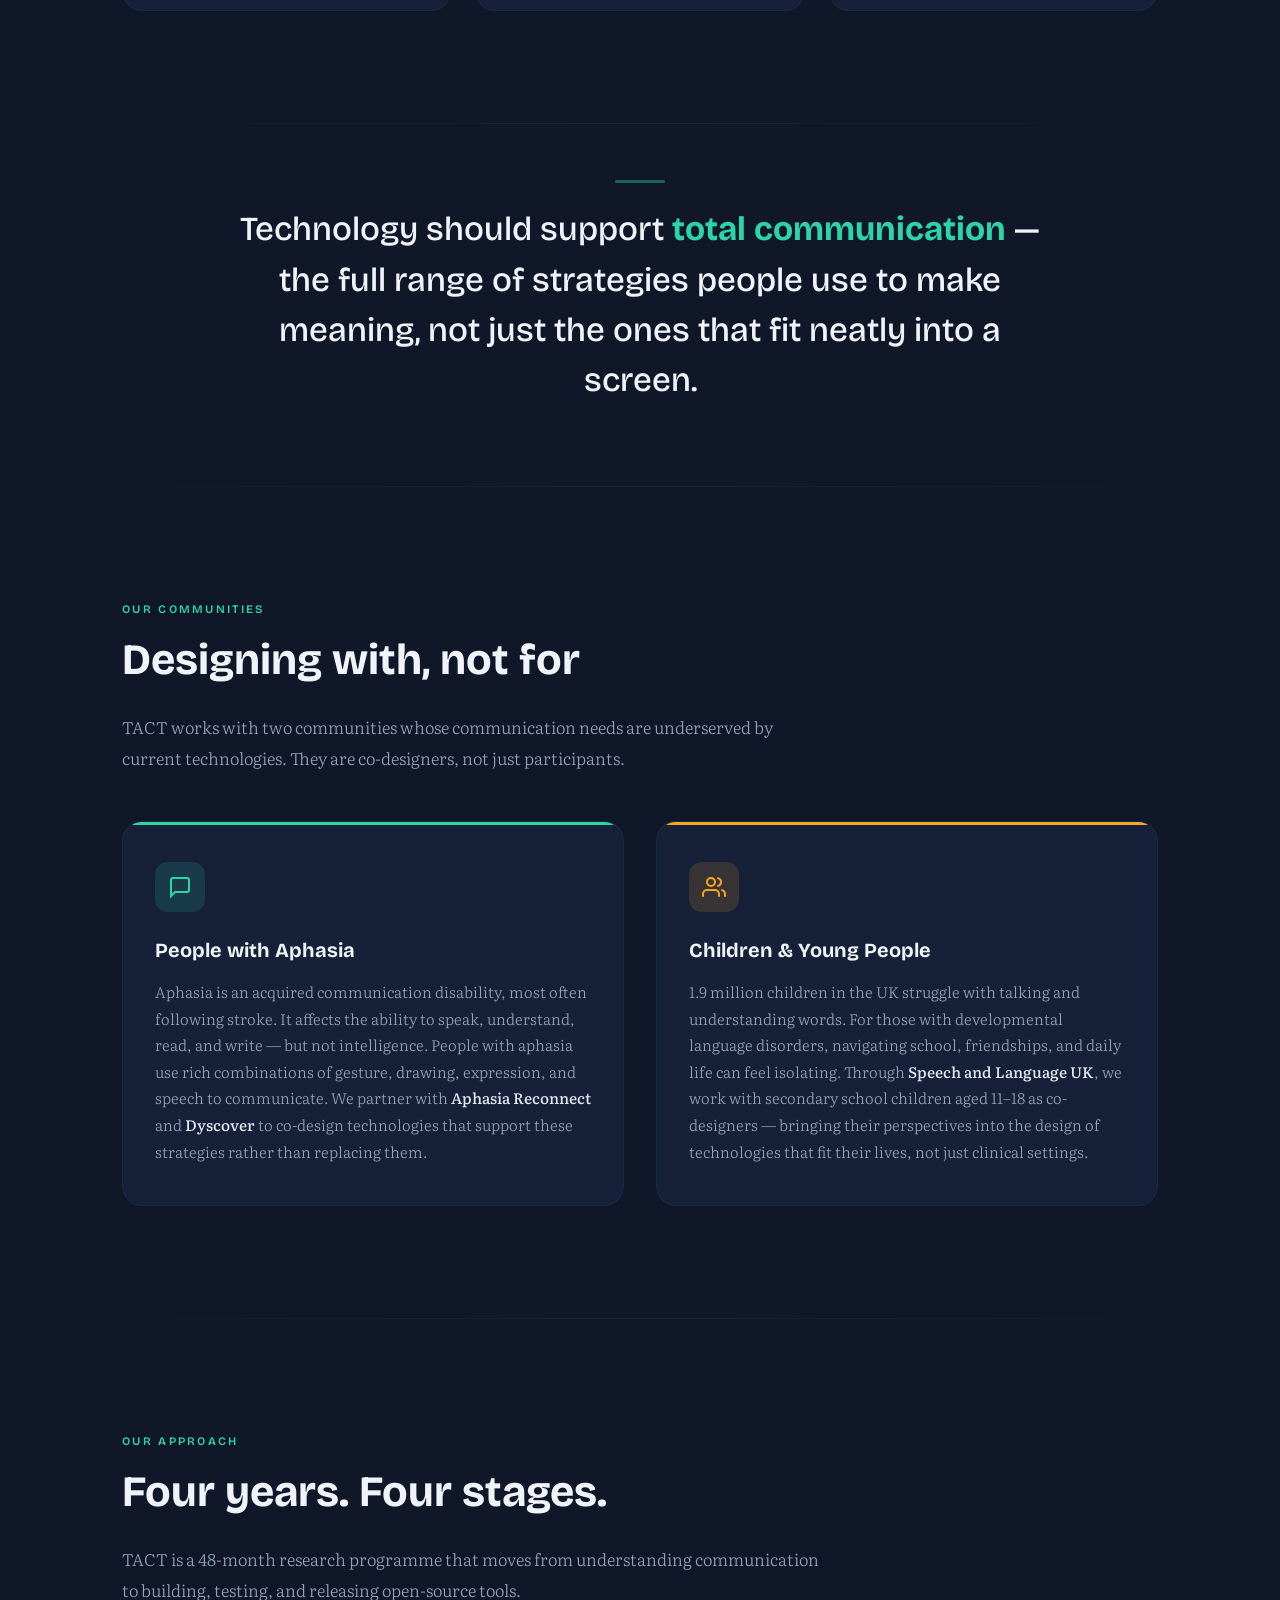
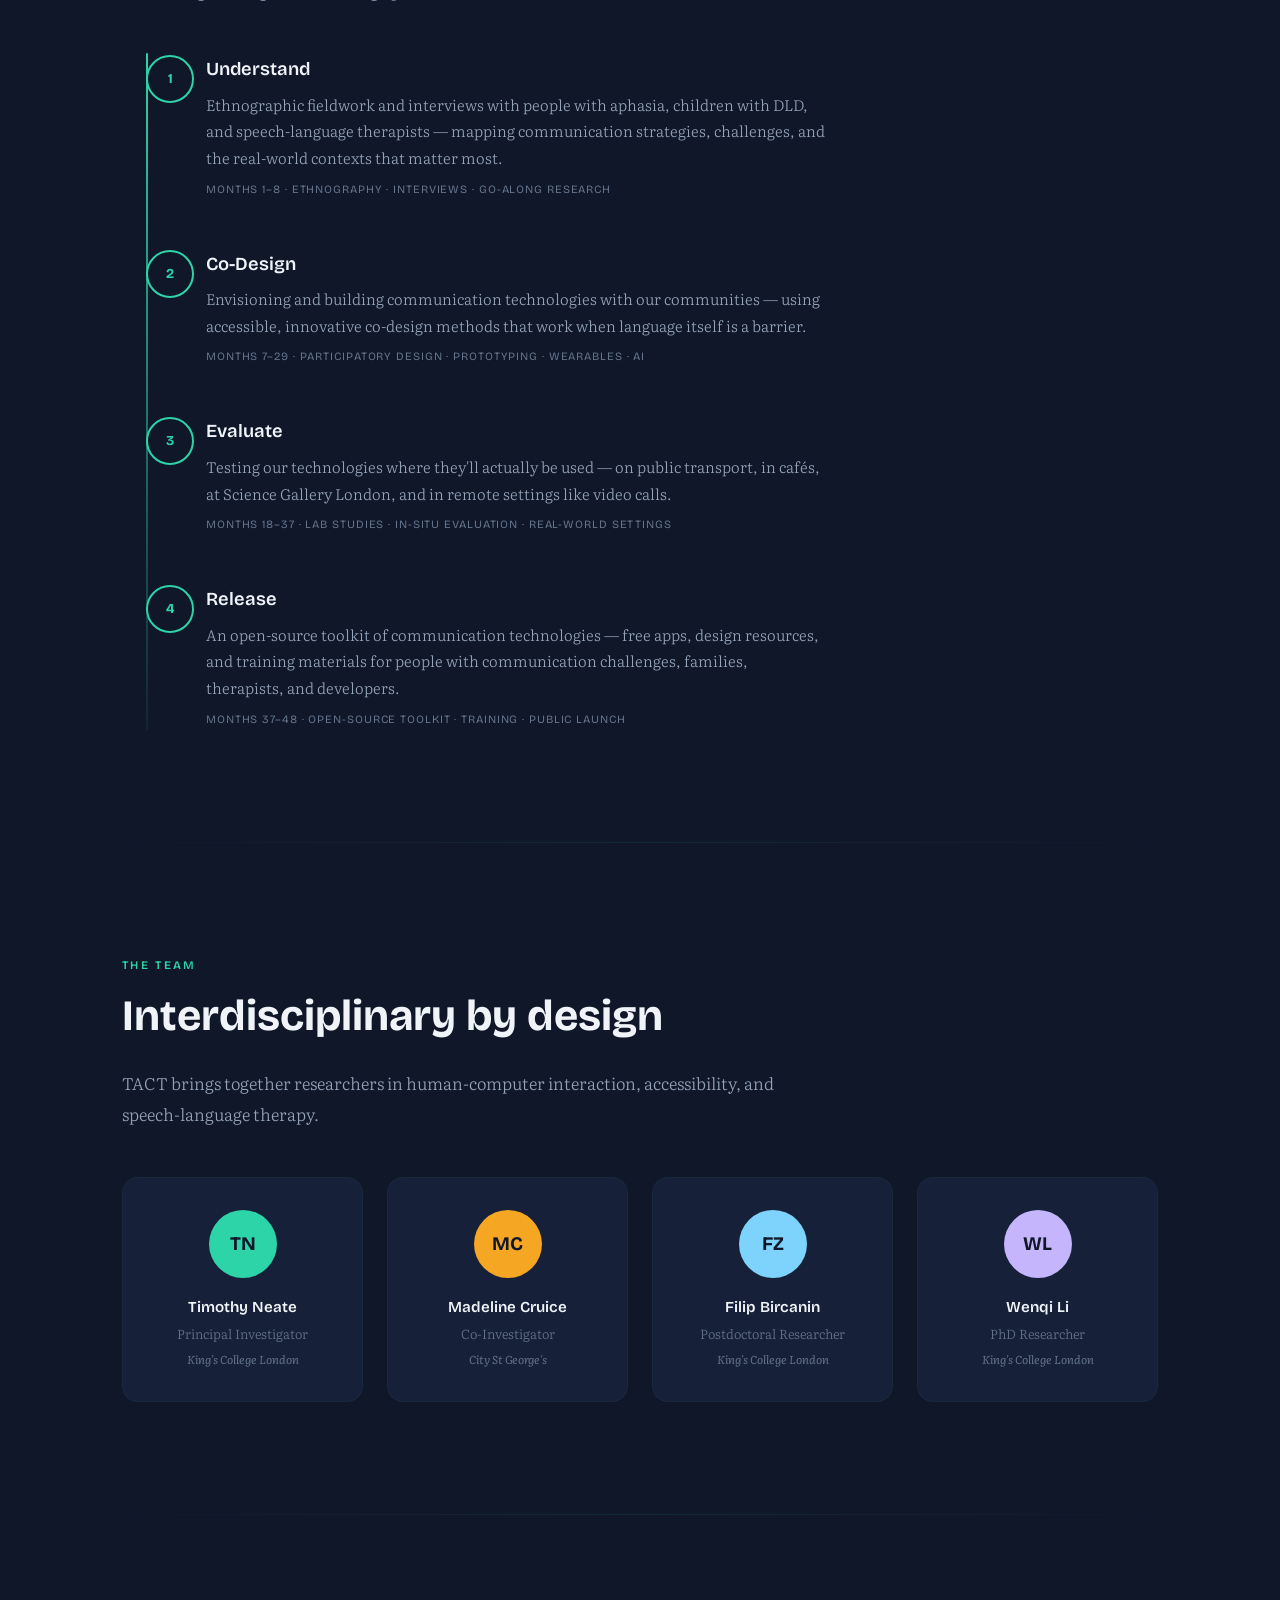
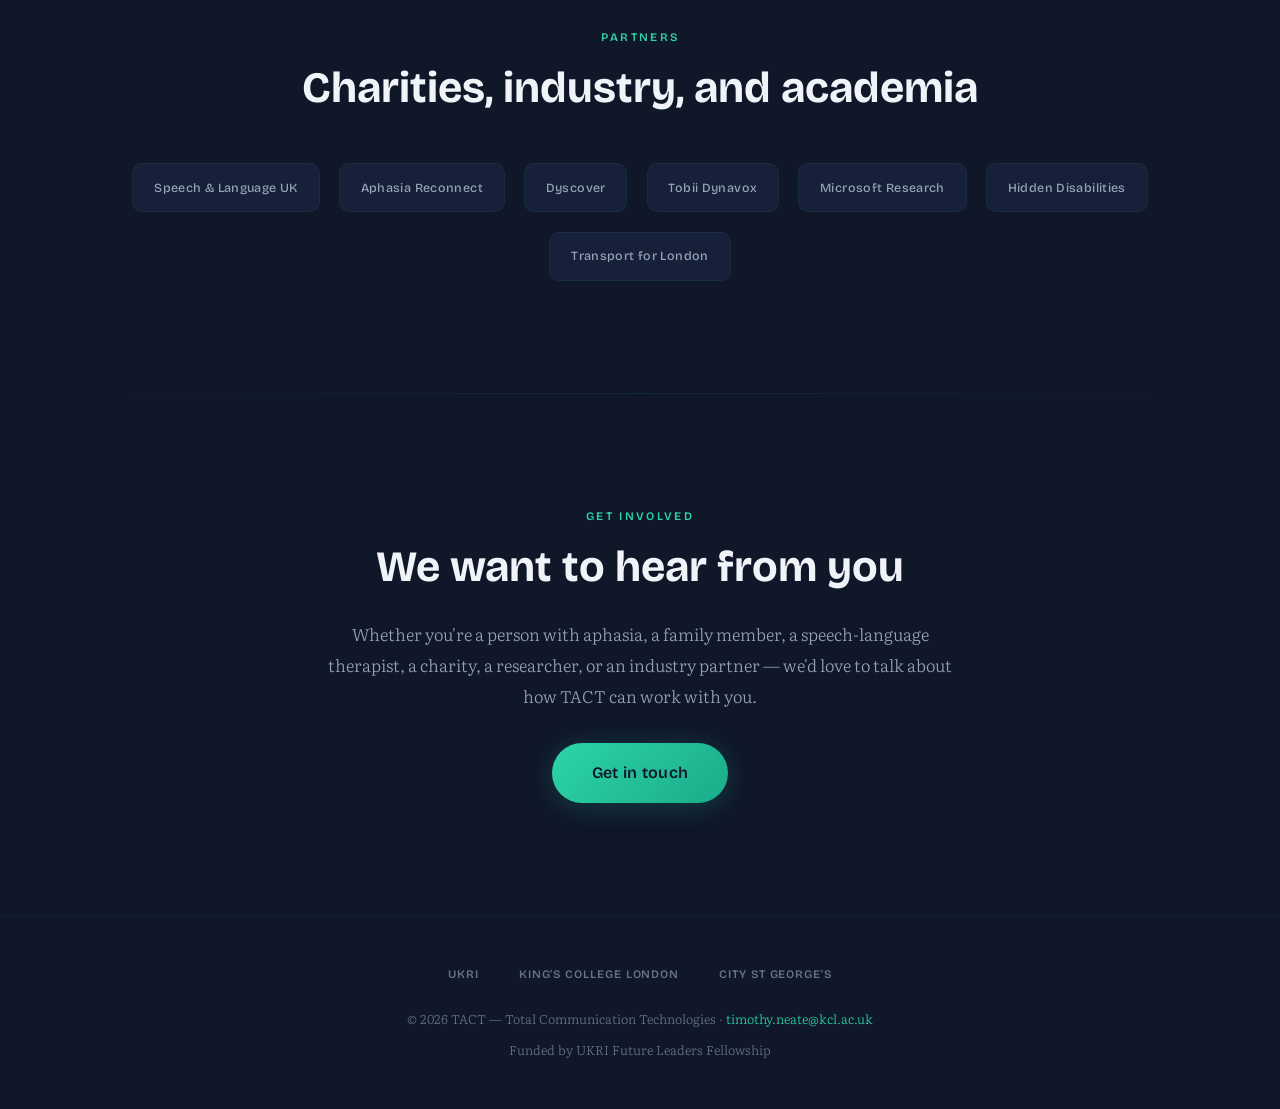
==== commit 61ed1f55: "logo" ====
--- a/index.html
+++ b/index.html
@@ -16,11 +16,7 @@
   <!-- NAVIGATION -->
   <nav id="navbar" role="navigation" aria-label="Main navigation">
     <a href="index.html" class="nav-brand" aria-label="TACT Home">
-      <svg class="nav-logo-svg" viewBox="0 0 110 36" xmlns="http://www.w3.org/2000/svg" aria-hidden="true">
-        <path d="M6 10 C18 4, 34 4, 48 10 C62 16, 72 16, 82 10" stroke="#2dd4a8" stroke-width="3.5" fill="none" stroke-linecap="round" opacity="0.6"/>
-        <text x="2" y="32" font-family="'Bricolage Grotesque',sans-serif" font-size="20" font-weight="700" fill="#e2e8f0">tact</text>
-      </svg>
-      <!-- When you have the real logo: <img src="tact-logo.png" alt="TACT" style="height:30px;"> -->
+      <img src="tact-logo.png" alt="TACT" style="height:30px;">
     </a>
     <button class="nav-toggle" aria-label="Toggle menu" id="navToggle"><span></span><span></span><span></span></button>
     <ul class="nav-links" id="navLinks">
@@ -40,12 +36,7 @@
     <div class="orb orb-2"></div>
     <div class="orb orb-3"></div>
     <div class="hero-logo-wrap">
-      <svg class="hero-logo-svg" viewBox="0 0 220 85" xmlns="http://www.w3.org/2000/svg" role="img" aria-label="TACT logo">
-        <path d="M12 22 C32 10, 68 10, 92 22 C116 34, 148 34, 172 22" stroke="#2dd4a8" stroke-width="6" fill="none" stroke-linecap="round" opacity="0.5"/>
-        <path d="M26 26 C46 14, 78 14, 100 26 C122 38, 150 38, 170 26" stroke="#2dd4a8" stroke-width="4" fill="none" stroke-linecap="round" opacity="0.25"/>
-        <text x="16" y="72" font-family="'Bricolage Grotesque',sans-serif" font-size="48" font-weight="800" fill="#e2e8f0" letter-spacing="-1">tact</text>
-      </svg>
-      <!-- Replace with: <img src="tact-logo.png" alt="TACT" style="width:220px;"> -->
+      <img src="tact-logo.png" alt="TACT" style="width:220px;">
     </div>
     <h1>Reimagining <span class="accent">communication technology</span> with the people who need it most</h1>
     <p class="hero-sub">TACT is a UKRI Future Leaders Fellowship co-designing new communication technologies with people with aphasia and children with developmental language disorders.</p>
@@ -145,7 +136,7 @@
   <section id="approach">
     <div class="reveal">
       <p class="section-label">Our Approach</p>
-      <h2 class="section-title">Four years. Four stages. One mission.</h2>
+      <h2 class="section-title">Four years. Four stages.</h2>
       <p class="section-body">TACT is a 48-month research programme that moves from understanding communication to building, testing, and releasing open-source tools.</p>
     </div>
     <div class="approach-timeline">
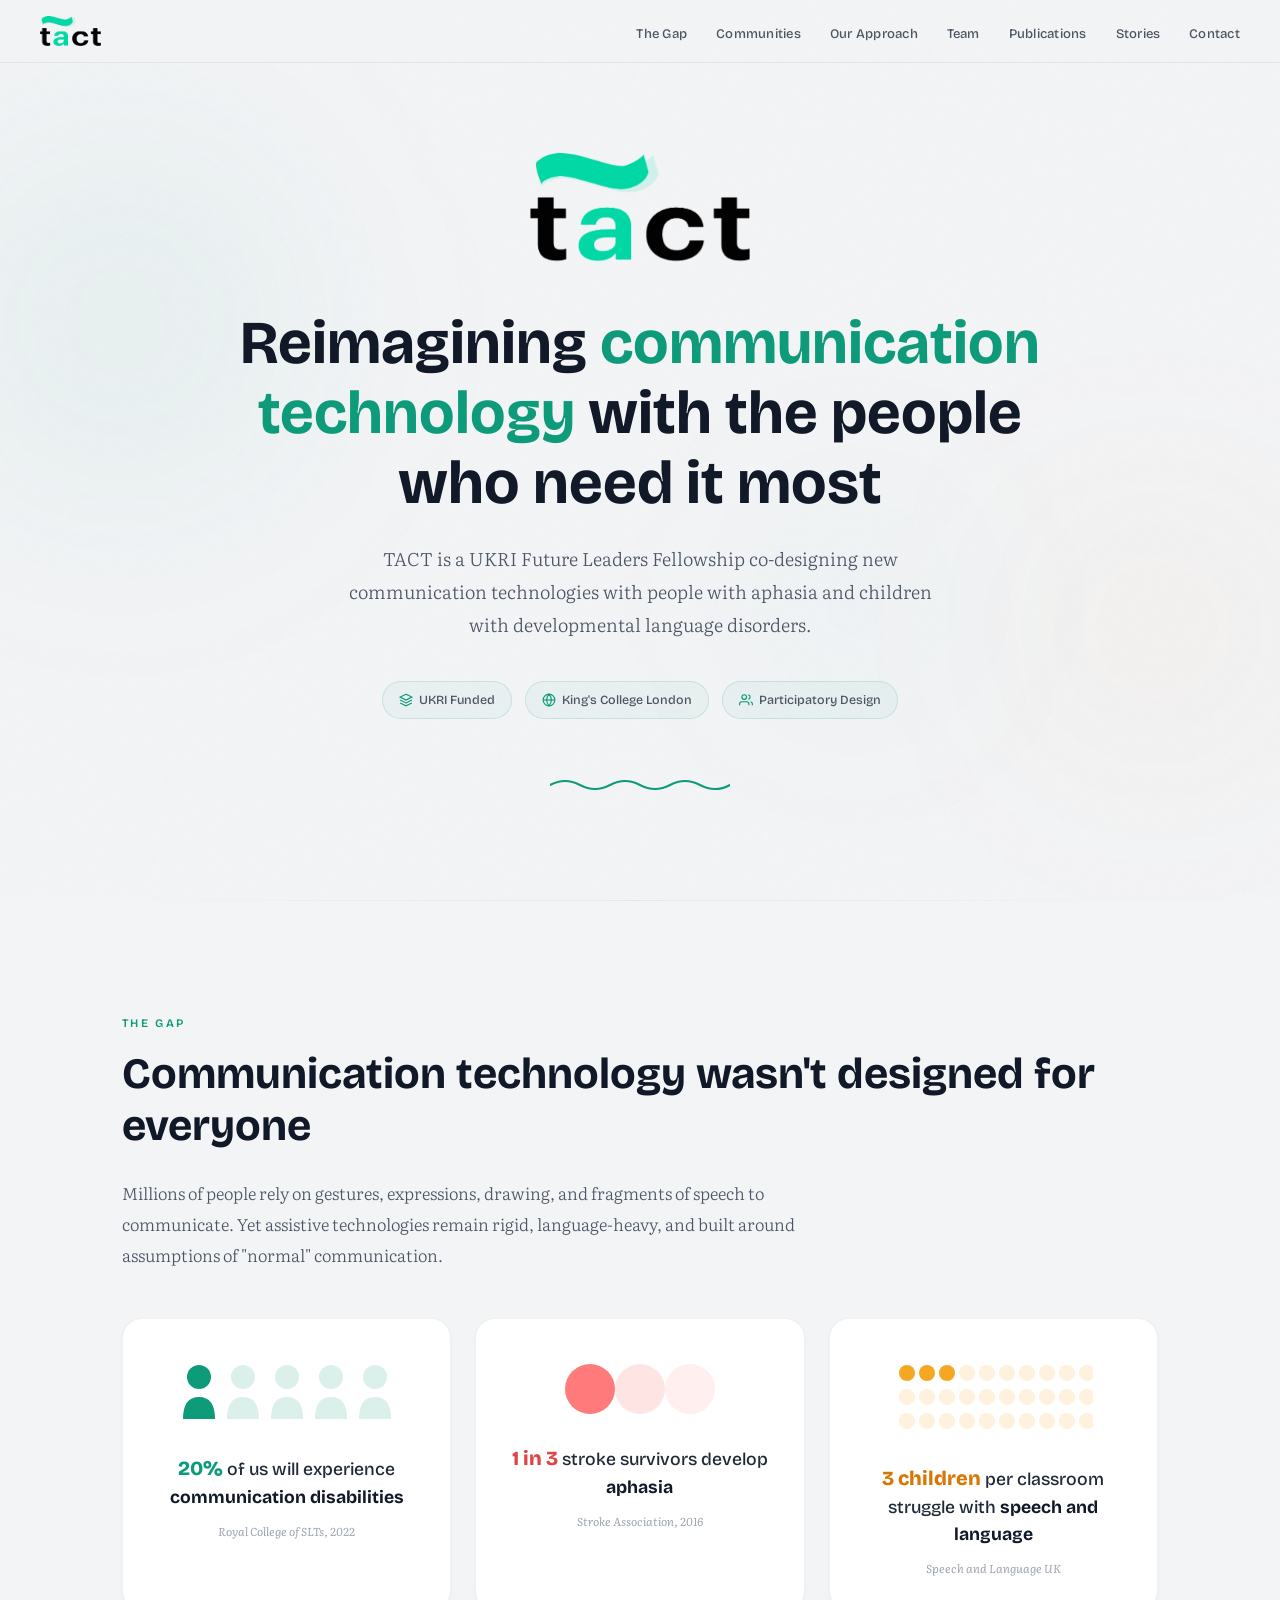
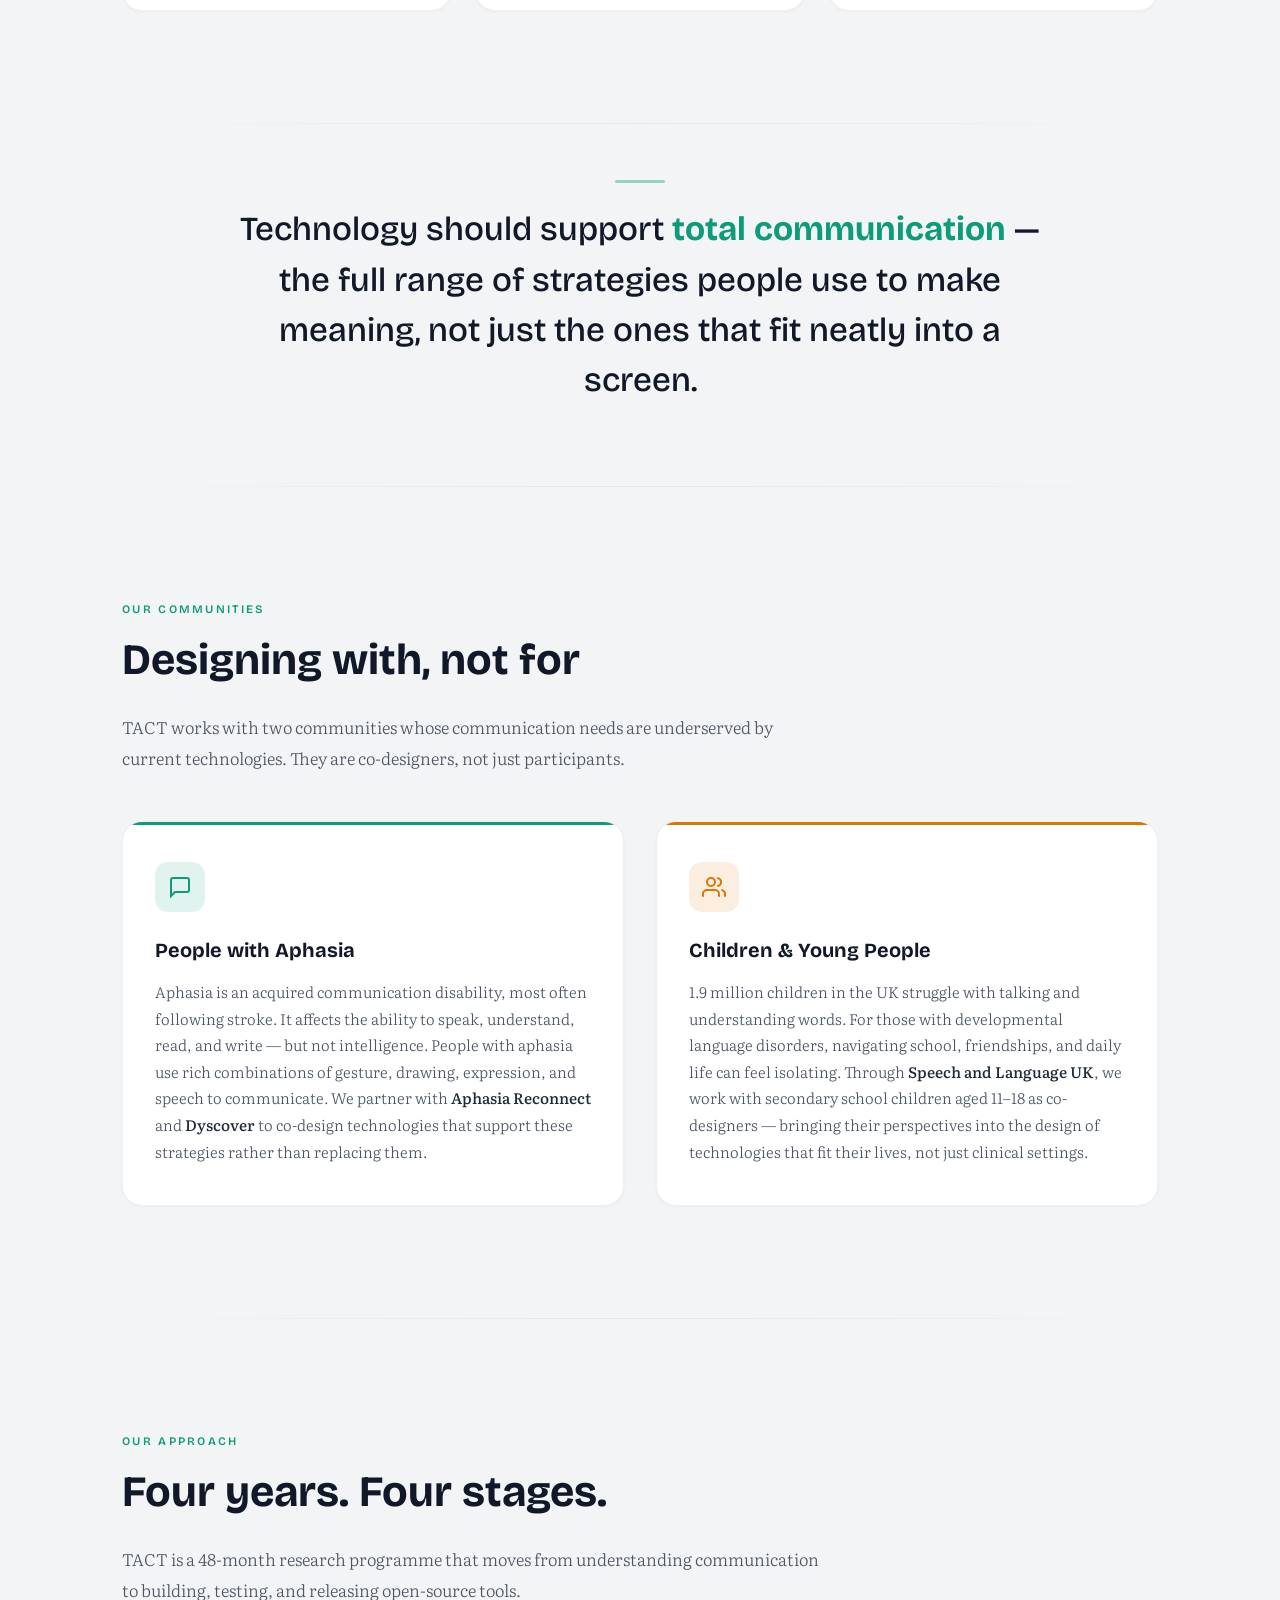
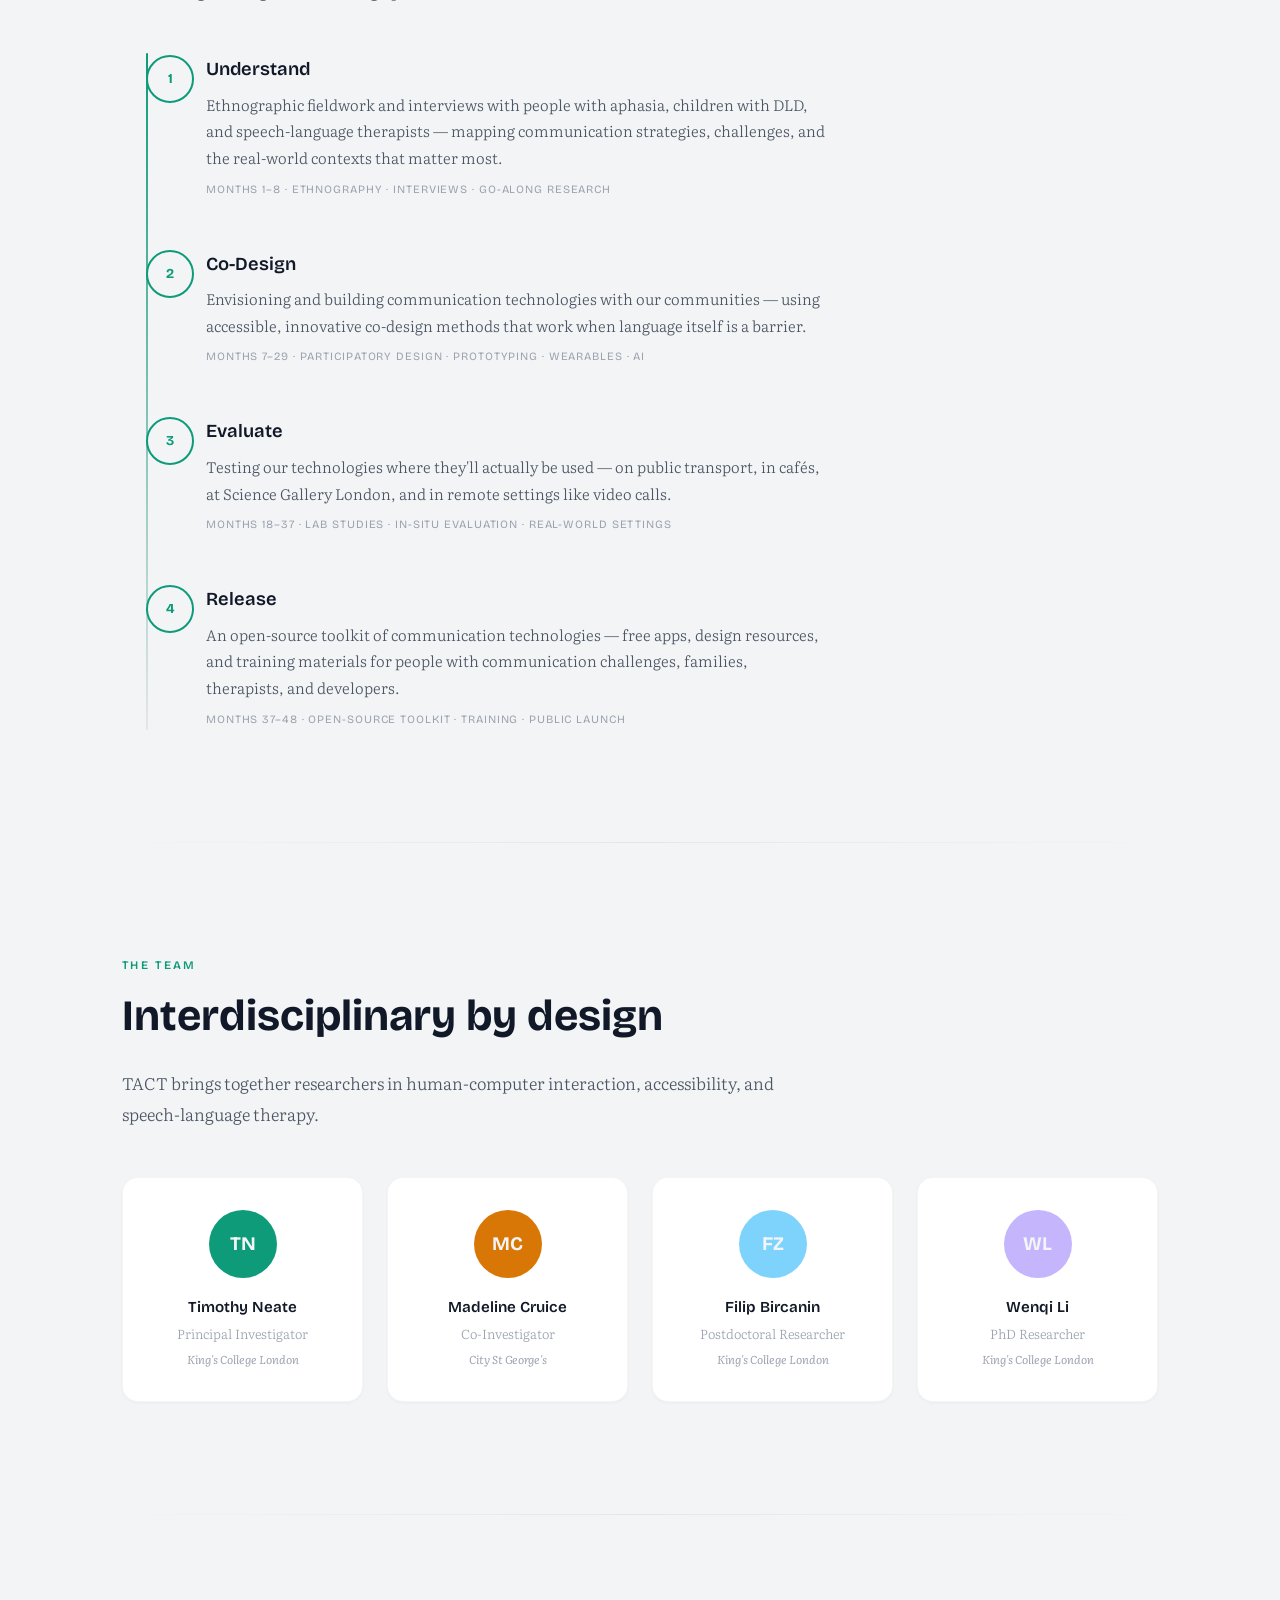
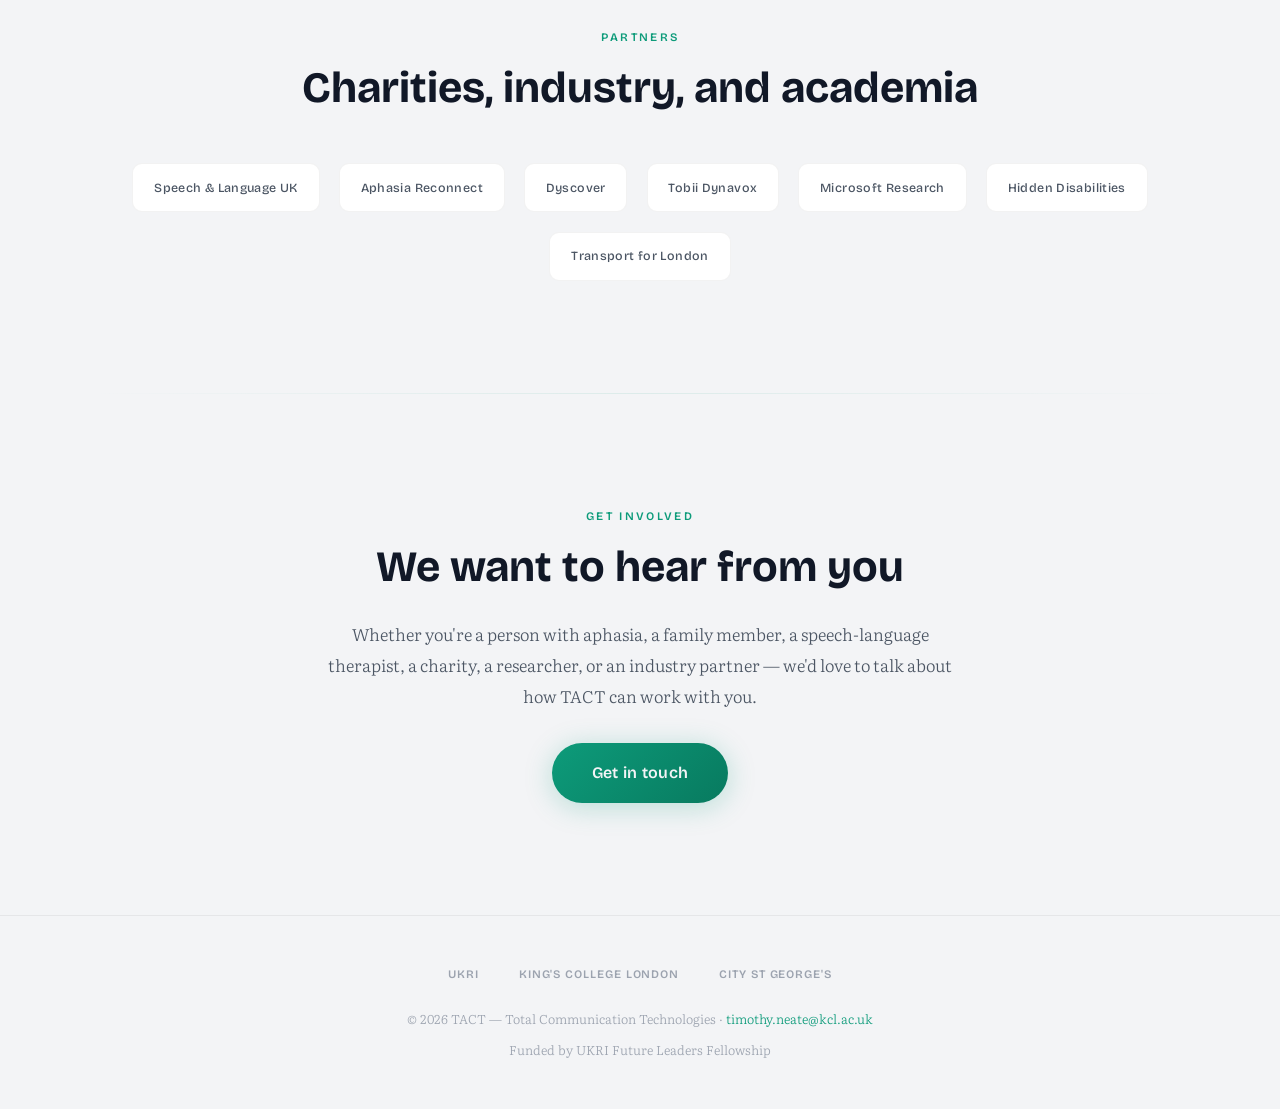
==== commit 7efe906c: "Switch from dark to light theme Co-Authored-By: Claude Opus 4.6 <noreply@anthropic.com>" ====
--- a/index.html
+++ b/index.html
@@ -41,13 +41,13 @@
     <h1>Reimagining <span class="accent">communication technology</span> with the people who need it most</h1>
     <p class="hero-sub">TACT is a UKRI Future Leaders Fellowship co-designing new communication technologies with people with aphasia and children with developmental language disorders.</p>
     <div class="hero-badges">
-      <span class="hero-badge"><svg width="14" height="14" viewBox="0 0 24 24" fill="none" stroke="#2dd4a8" stroke-width="2"><path d="M12 2L2 7l10 5 10-5-10-5zM2 17l10 5 10-5M2 12l10 5 10-5"/></svg> UKRI Funded</span>
-      <span class="hero-badge"><svg width="14" height="14" viewBox="0 0 24 24" fill="none" stroke="#2dd4a8" stroke-width="2"><circle cx="12" cy="12" r="10"/><path d="M2 12h20"/><path d="M12 2a15.3 15.3 0 0 1 4 10 15.3 15.3 0 0 1-4 10 15.3 15.3 0 0 1-4-10 15.3 15.3 0 0 1 4-10z"/></svg> King's College London</span>
-      <span class="hero-badge"><svg width="14" height="14" viewBox="0 0 24 24" fill="none" stroke="#2dd4a8" stroke-width="2"><path d="M17 21v-2a4 4 0 0 0-4-4H5a4 4 0 0 0-4 4v2"/><circle cx="9" cy="7" r="4"/><path d="M23 21v-2a4 4 0 0 0-3-3.87"/><path d="M16 3.13a4 4 0 0 1 0 7.75"/></svg> Participatory Design</span>
+      <span class="hero-badge"><svg width="14" height="14" viewBox="0 0 24 24" fill="none" stroke="#0d9b7a" stroke-width="2"><path d="M12 2L2 7l10 5 10-5-10-5zM2 17l10 5 10-5M2 12l10 5 10-5"/></svg> UKRI Funded</span>
+      <span class="hero-badge"><svg width="14" height="14" viewBox="0 0 24 24" fill="none" stroke="#0d9b7a" stroke-width="2"><circle cx="12" cy="12" r="10"/><path d="M2 12h20"/><path d="M12 2a15.3 15.3 0 0 1 4 10 15.3 15.3 0 0 1-4 10 15.3 15.3 0 0 1-4-10 15.3 15.3 0 0 1 4-10z"/></svg> King's College London</span>
+      <span class="hero-badge"><svg width="14" height="14" viewBox="0 0 24 24" fill="none" stroke="#0d9b7a" stroke-width="2"><path d="M17 21v-2a4 4 0 0 0-4-4H5a4 4 0 0 0-4 4v2"/><circle cx="9" cy="7" r="4"/><path d="M23 21v-2a4 4 0 0 0-3-3.87"/><path d="M16 3.13a4 4 0 0 1 0 7.75"/></svg> Participatory Design</span>
     </div>
     <!-- Animated wave — gentle sway, not a loading indicator -->
     <svg class="hero-wave" width="180" height="20" viewBox="0 0 180 20" xmlns="http://www.w3.org/2000/svg" aria-hidden="true">
-      <path d="M0 10 Q15 2, 30 10 T60 10 T90 10 T120 10 T150 10 T180 10" stroke="#2dd4a8" stroke-width="2" fill="none" stroke-linecap="round"/>
+      <path d="M0 10 Q15 2, 30 10 T60 10 T90 10 T120 10 T150 10 T180 10" stroke="#0d9b7a" stroke-width="2" fill="none" stroke-linecap="round"/>
     </svg>
   </header>
 
@@ -64,11 +64,11 @@
       <div class="gap-card reveal" style="transition-delay:0.1s;">
         <div class="gap-visual">
           <svg width="220" height="70" viewBox="0 0 220 70" xmlns="http://www.w3.org/2000/svg" role="img" aria-label="1 in 5 people experience communication disabilities">
-            <circle cx="22" cy="18" r="12" fill="#2dd4a8"/><path d="M6 60 Q6 38,22 38 Q38 38,38 60" fill="#2dd4a8"/>
-            <circle cx="66" cy="18" r="12" fill="#2dd4a8" opacity="0.15"/><path d="M50 60 Q50 38,66 38 Q82 38,82 60" fill="#2dd4a8" opacity="0.15"/>
-            <circle cx="110" cy="18" r="12" fill="#2dd4a8" opacity="0.15"/><path d="M94 60 Q94 38,110 38 Q126 38,126 60" fill="#2dd4a8" opacity="0.15"/>
-            <circle cx="154" cy="18" r="12" fill="#2dd4a8" opacity="0.15"/><path d="M138 60 Q138 38,154 38 Q170 38,170 60" fill="#2dd4a8" opacity="0.15"/>
-            <circle cx="198" cy="18" r="12" fill="#2dd4a8" opacity="0.15"/><path d="M182 60 Q182 38,198 38 Q214 38,214 60" fill="#2dd4a8" opacity="0.15"/>
+            <circle cx="22" cy="18" r="12" fill="#0d9b7a"/><path d="M6 60 Q6 38,22 38 Q38 38,38 60" fill="#0d9b7a"/>
+            <circle cx="66" cy="18" r="12" fill="#0d9b7a" opacity="0.15"/><path d="M50 60 Q50 38,66 38 Q82 38,82 60" fill="#0d9b7a" opacity="0.15"/>
+            <circle cx="110" cy="18" r="12" fill="#0d9b7a" opacity="0.15"/><path d="M94 60 Q94 38,110 38 Q126 38,126 60" fill="#0d9b7a" opacity="0.15"/>
+            <circle cx="154" cy="18" r="12" fill="#0d9b7a" opacity="0.15"/><path d="M138 60 Q138 38,154 38 Q170 38,170 60" fill="#0d9b7a" opacity="0.15"/>
+            <circle cx="198" cy="18" r="12" fill="#0d9b7a" opacity="0.15"/><path d="M182 60 Q182 38,198 38 Q214 38,214 60" fill="#0d9b7a" opacity="0.15"/>
           </svg>
         </div>
         <p class="gap-stat"><span class="num teal">20%</span> of us will experience <strong>communication disabilities</strong></p>
@@ -118,12 +118,12 @@
     </div>
     <div class="community-grid">
       <div class="community-card aphasia reveal" style="transition-delay:0.1s;">
-        <div class="community-icon aphasia"><svg width="24" height="24" viewBox="0 0 24 24" fill="none" stroke="#2dd4a8" stroke-width="2" stroke-linecap="round"><path d="M21 15a2 2 0 0 1-2 2H7l-4 4V5a2 2 0 0 1 2-2h14a2 2 0 0 1 2 2z"/></svg></div>
+        <div class="community-icon aphasia"><svg width="24" height="24" viewBox="0 0 24 24" fill="none" stroke="#0d9b7a" stroke-width="2" stroke-linecap="round"><path d="M21 15a2 2 0 0 1-2 2H7l-4 4V5a2 2 0 0 1 2-2h14a2 2 0 0 1 2 2z"/></svg></div>
         <h3>People with Aphasia</h3>
         <p>Aphasia is an acquired communication disability, most often following stroke. It affects the ability to speak, understand, read, and write — but not intelligence. People with aphasia use rich combinations of gesture, drawing, expression, and speech to communicate. We partner with <strong>Aphasia Reconnect</strong> and <strong>Dyscover</strong> to co-design technologies that support these strategies rather than replacing them.</p>
       </div>
       <div class="community-card children reveal" style="transition-delay:0.2s;">
-        <div class="community-icon children"><svg width="24" height="24" viewBox="0 0 24 24" fill="none" stroke="#f5a623" stroke-width="2" stroke-linecap="round"><path d="M17 21v-2a4 4 0 0 0-4-4H5a4 4 0 0 0-4 4v2"/><circle cx="9" cy="7" r="4"/><path d="M23 21v-2a4 4 0 0 0-3-3.87"/><path d="M16 3.13a4 4 0 0 1 0 7.75"/></svg></div>
+        <div class="community-icon children"><svg width="24" height="24" viewBox="0 0 24 24" fill="none" stroke="#d97706" stroke-width="2" stroke-linecap="round"><path d="M17 21v-2a4 4 0 0 0-4-4H5a4 4 0 0 0-4 4v2"/><circle cx="9" cy="7" r="4"/><path d="M23 21v-2a4 4 0 0 0-3-3.87"/><path d="M16 3.13a4 4 0 0 1 0 7.75"/></svg></div>
         <h3>Children &amp; Young People</h3>
         <p>1.9 million children in the UK struggle with talking and understanding words. For those with developmental language disorders, navigating school, friendships, and daily life can feel isolating. Through <strong>Speech and Language UK</strong>, we work with secondary school children aged 11–18 as co-designers — bringing their perspectives into the design of technologies that fit their lives, not just clinical settings.</p>
       </div>
--- a/styles.css
+++ b/styles.css
@@ -7,21 +7,21 @@
 *, *::before, *::after { margin: 0; padding: 0; box-sizing: border-box; }
 
 :root {
-  --teal: #2dd4a8;
-  --teal-deep: #1aac89;
-  --teal-glow: rgba(45,212,168,0.15);
-  --teal-subtle: rgba(45,212,168,0.06);
-  --teal-faded: rgba(45,212,168,0.12);
-  --navy: #0f1729;
-  --navy-mid: #162038;
-  --warm: #f5a623;
-  --warm-faded: rgba(245,166,35,0.15);
-  --coral: #ff7b7b;
-  --coral-faded: rgba(255,123,123,0.15);
-  --white: #f0f4f8;
-  --text-primary: #e2e8f0;
-  --text-secondary: #94a3b8;
-  --text-muted: #64748b;
+  --teal: #0d9b7a;
+  --teal-deep: #087a5f;
+  --teal-glow: rgba(13,155,122,0.12);
+  --teal-subtle: rgba(13,155,122,0.05);
+  --teal-faded: rgba(13,155,122,0.10);
+  --navy: #f3f4f6;
+  --navy-mid: #ffffff;
+  --warm: #d97706;
+  --warm-faded: rgba(217,119,6,0.12);
+  --coral: #e04545;
+  --coral-faded: rgba(224,69,69,0.12);
+  --white: #111827;
+  --text-primary: #1f2937;
+  --text-secondary: #4b5563;
+  --text-muted: #9ca3af;
   --font-display: 'Bricolage Grotesque', sans-serif;
   --font-body: 'Literata', Georgia, serif;
 }
@@ -44,7 +44,7 @@
   inset: 0;
   pointer-events: none;
   z-index: 9999;
-  opacity: 0.025;
+  opacity: 0.018;
   background-image: url("data:image/svg+xml,%3Csvg viewBox='0 0 256 256' xmlns='http://www.w3.org/2000/svg'%3E%3Cfilter id='n'%3E%3CfeTurbulence type='fractalNoise' baseFrequency='0.85' numOctaves='4' stitchTiles='stitch'/%3E%3C/filter%3E%3Crect width='100%25' height='100%25' filter='url(%23n)'/%3E%3C/svg%3E");
 }
 
@@ -66,11 +66,11 @@
   padding: 1rem 2.5rem;
   display: flex; justify-content: space-between; align-items: center;
   backdrop-filter: blur(24px); -webkit-backdrop-filter: blur(24px);
-  background: rgba(15,23,41,0.6);
-  border-bottom: 1px solid rgba(45,212,168,0.06);
+  background: rgba(243,244,246,0.7);
+  border-bottom: 1px solid rgba(0,0,0,0.06);
   transition: background 0.3s, border-color 0.3s;
 }
-nav.scrolled { background: rgba(15,23,41,0.92); border-bottom-color: rgba(45,212,168,0.12); }
+nav.scrolled { background: rgba(243,244,246,0.95); border-bottom-color: rgba(0,0,0,0.1); }
 .nav-brand { display: flex; align-items: center; text-decoration: none; }
 .nav-logo-svg { height: 30px; }
 .nav-links { display: flex; gap: 1.8rem; list-style: none; align-items: center; }
@@ -94,17 +94,17 @@
   justify-content: center; align-items: center; text-align: center;
   padding: 8rem 2rem 5rem; position: relative; overflow: hidden;
 }
-.orb { position: absolute; border-radius: 50%; filter: blur(100px); pointer-events: none; animation: drift 28s ease-in-out infinite; }
-.orb-1 { width: 550px; height: 550px; background: radial-gradient(circle, rgba(45,212,168,0.1), transparent 70%); top: 5%; left: -12%; }
-.orb-2 { width: 400px; height: 400px; background: radial-gradient(circle, rgba(245,166,35,0.07), transparent 70%); bottom: 8%; right: -6%; animation-delay: -9s; }
-.orb-3 { width: 300px; height: 300px; background: radial-gradient(circle, rgba(45,212,168,0.06), transparent 70%); top: 50%; left: 55%; animation-delay: -18s; }
+.orb { position: absolute; border-radius: 50%; filter: blur(100px); pointer-events: none; animation: drift 12s ease-in-out infinite; }
+.orb-1 { width: 550px; height: 550px; background: radial-gradient(circle, rgba(13,155,122,0.08), transparent 70%); top: 5%; left: -12%; }
+.orb-2 { width: 400px; height: 400px; background: radial-gradient(circle, rgba(217,119,6,0.06), transparent 70%); bottom: 8%; right: -6%; animation-delay: -4s; }
+.orb-3 { width: 300px; height: 300px; background: radial-gradient(circle, rgba(13,155,122,0.05), transparent 70%); top: 50%; left: 55%; animation-delay: -8s; }
 @keyframes drift {
   0%, 100% { transform: translate(0,0) scale(1); }
   33% { transform: translate(20px,-15px) scale(1.03); }
   66% { transform: translate(-15px,10px) scale(0.97); }
 }
 .hero-logo-wrap { margin-bottom: 2.5rem; animation: fadeUp 1s 0.2s both; }
-.hero-logo-svg { width: 220px; filter: drop-shadow(0 0 45px rgba(45,212,168,0.2)); }
+.hero-logo-svg { width: 220px; filter: drop-shadow(0 0 30px rgba(13,155,122,0.15)); }
 .hero h1 {
   font-family: var(--font-display); font-size: clamp(2.2rem,5.5vw,3.8rem);
   font-weight: 700; color: var(--white); line-height: 1.15;
@@ -120,7 +120,7 @@
   display: inline-flex; align-items: center; gap: 0.4rem;
   padding: 0.45rem 1rem; border-radius: 100px;
   font-family: var(--font-display); font-size: 0.78rem; font-weight: 500;
-  border: 1px solid rgba(45,212,168,0.12); color: var(--text-secondary); background: rgba(45,212,168,0.03);
+  border: 1px solid rgba(13,155,122,0.15); color: var(--text-secondary); background: rgba(13,155,122,0.04);
 }
 
 /*
@@ -136,7 +136,7 @@
   opacity: 0.35;
 }
 .hero-wave path {
-  animation: waveSway 6s ease-in-out infinite;
+  animation: waveSway 2.5s ease-in-out infinite;
   transform-origin: center;
 }
 @keyframes waveSway {
@@ -163,8 +163,8 @@
    ═══════════════════════════════ */
 
 .gap-grid { display: grid; grid-template-columns: repeat(auto-fit, minmax(300px,1fr)); gap: 1.5rem; margin-top: 3rem; }
-.gap-card { background: var(--navy-mid); border: 1px solid rgba(45,212,168,0.06); border-radius: 20px; padding: 2.5rem 2rem 2rem; text-align: center; transition: transform 0.3s, border-color 0.3s; }
-.gap-card:hover { transform: translateY(-3px); border-color: rgba(45,212,168,0.18); }
+.gap-card { background: var(--navy-mid); border: 1px solid rgba(0,0,0,0.06); border-radius: 20px; padding: 2.5rem 2rem 2rem; text-align: center; transition: transform 0.3s, border-color 0.3s; box-shadow: 0 1px 3px rgba(0,0,0,0.04); }
+.gap-card:hover { transform: translateY(-3px); border-color: rgba(0,0,0,0.12); }
 .gap-visual { margin-bottom: 1.5rem; display: flex; justify-content: center; }
 .gap-stat { font-family: var(--font-display); font-size: 1.1rem; font-weight: 500; color: var(--text-primary); line-height: 1.55; }
 .gap-stat strong { color: var(--white); font-weight: 700; }
@@ -190,11 +190,11 @@
    ═══════════════════════════════ */
 
 .community-grid { display: grid; grid-template-columns: repeat(auto-fit, minmax(320px,1fr)); gap: 2rem; margin-top: 3rem; }
-.community-card { padding: 2.5rem 2rem; border-radius: 20px; border: 1px solid rgba(45,212,168,0.06); background: var(--navy-mid); transition: all 0.35s; position: relative; overflow: hidden; }
+.community-card { padding: 2.5rem 2rem; border-radius: 20px; border: 1px solid rgba(0,0,0,0.06); background: var(--navy-mid); transition: all 0.35s; position: relative; overflow: hidden; box-shadow: 0 1px 3px rgba(0,0,0,0.04); }
 .community-card::before { content: ''; position: absolute; top: 0; left: 0; right: 0; height: 3px; border-radius: 20px 20px 0 0; }
 .community-card.aphasia::before { background: var(--teal); }
 .community-card.children::before { background: var(--warm); }
-.community-card:hover { border-color: rgba(45,212,168,0.14); transform: translateY(-2px); }
+.community-card:hover { border-color: rgba(0,0,0,0.10); transform: translateY(-2px); }
 .community-icon { width: 50px; height: 50px; border-radius: 13px; display: flex; align-items: center; justify-content: center; margin-bottom: 1.3rem; }
 .community-icon.aphasia { background: var(--teal-glow); }
 .community-icon.children { background: var(--warm-faded); }
@@ -208,7 +208,7 @@
    ═══════════════════════════════ */
 
 .approach-timeline { margin-top: 3rem; position: relative; padding-left: 60px; }
-.approach-timeline::before { content: ''; position: absolute; left: 24px; top: 0; bottom: 0; width: 2px; background: linear-gradient(180deg, var(--teal), rgba(45,212,168,0.08)); border-radius: 2px; }
+.approach-timeline::before { content: ''; position: absolute; left: 24px; top: 0; bottom: 0; width: 2px; background: linear-gradient(180deg, var(--teal), rgba(0,0,0,0.06)); border-radius: 2px; }
 .approach-item { position: relative; margin-bottom: 3rem; padding-left: 1.5rem; }
 .approach-item:last-child { margin-bottom: 0; }
 .approach-marker { position: absolute; left: -36px; top: 2px; width: 48px; height: 48px; border-radius: 50%; background: var(--navy); border: 2px solid var(--teal); display: flex; align-items: center; justify-content: center; font-family: var(--font-display); font-weight: 700; font-size: 0.85rem; color: var(--teal); z-index: 1; }
@@ -222,8 +222,8 @@
    ═══════════════════════════════ */
 
 .team-grid { display: grid; grid-template-columns: repeat(auto-fit, minmax(190px,1fr)); gap: 1.5rem; margin-top: 3rem; }
-.team-card { text-align: center; padding: 2rem 1.2rem; border-radius: 16px; background: var(--navy-mid); border: 1px solid rgba(45,212,168,0.05); transition: all 0.3s; }
-.team-card:hover { border-color: rgba(45,212,168,0.14); transform: translateY(-2px); }
+.team-card { text-align: center; padding: 2rem 1.2rem; border-radius: 16px; background: var(--navy-mid); border: 1px solid rgba(0,0,0,0.04); transition: all 0.3s; box-shadow: 0 1px 3px rgba(0,0,0,0.04); }
+.team-card:hover { border-color: rgba(0,0,0,0.10); transform: translateY(-2px); }
 .team-avatar { width: 68px; height: 68px; border-radius: 50%; margin: 0 auto 1rem; display: flex; align-items: center; justify-content: center; font-family: var(--font-display); font-size: 1.2rem; font-weight: 700; color: var(--navy); }
 .team-avatar.tn { background: var(--teal); }
 .team-avatar.mc { background: var(--warm); }
@@ -240,8 +240,8 @@
 
 .partners-section { text-align: center; }
 .partner-logos { display: flex; flex-wrap: wrap; justify-content: center; align-items: center; gap: 1.2rem; margin-top: 3rem; }
-.partner-logo { font-family: var(--font-display); font-size: 0.78rem; font-weight: 500; color: var(--text-secondary); letter-spacing: 0.03em; padding: 0.8rem 1.3rem; border: 1px solid rgba(45,212,168,0.07); border-radius: 10px; background: var(--navy-mid); transition: border-color 0.3s; }
-.partner-logo:hover { border-color: rgba(45,212,168,0.2); }
+.partner-logo { font-family: var(--font-display); font-size: 0.78rem; font-weight: 500; color: var(--text-secondary); letter-spacing: 0.03em; padding: 0.8rem 1.3rem; border: 1px solid rgba(0,0,0,0.05); border-radius: 10px; background: var(--navy-mid); transition: border-color 0.3s; }
+.partner-logo:hover { border-color: rgba(13,155,122,0.25); }
 
 
 /* ═══════════════════════════════
@@ -249,15 +249,15 @@
    ═══════════════════════════════ */
 
 .cta-section { text-align: center; padding: 7rem 2rem; max-width: 700px; margin: 0 auto; }
-.cta-button { display: inline-block; margin-top: 2rem; padding: 1rem 2.5rem; border-radius: 60px; background: linear-gradient(135deg, var(--teal), var(--teal-deep)); color: var(--navy); font-family: var(--font-display); font-size: 1rem; font-weight: 600; text-decoration: none; letter-spacing: 0.02em; transition: all 0.3s; box-shadow: 0 4px 28px rgba(45,212,168,0.2); }
-.cta-button:hover { transform: translateY(-2px); box-shadow: 0 8px 36px rgba(45,212,168,0.3); }
+.cta-button { display: inline-block; margin-top: 2rem; padding: 1rem 2.5rem; border-radius: 60px; background: linear-gradient(135deg, var(--teal), var(--teal-deep)); color: var(--navy); font-family: var(--font-display); font-size: 1rem; font-weight: 600; text-decoration: none; letter-spacing: 0.02em; transition: all 0.3s; box-shadow: 0 4px 28px rgba(13,155,122,0.25); }
+.cta-button:hover { transform: translateY(-2px); box-shadow: 0 8px 36px rgba(13,155,122,0.35); }
 
 
 /* ═══════════════════════════════
    FOOTER
    ═══════════════════════════════ */
 
-footer { text-align: center; padding: 3rem 2rem; border-top: 1px solid rgba(45,212,168,0.06); }
+footer { text-align: center; padding: 3rem 2rem; border-top: 1px solid rgba(0,0,0,0.06); }
 .footer-logos { display: flex; justify-content: center; align-items: center; gap: 2.5rem; margin-bottom: 1.5rem; flex-wrap: wrap; }
 .footer-logo-text { font-family: var(--font-display); font-size: 0.72rem; font-weight: 600; color: var(--text-muted); letter-spacing: 0.08em; text-transform: uppercase; }
 footer p { font-size: 0.8rem; color: var(--text-muted); font-weight: 300; }
@@ -277,22 +277,22 @@
 
 /* Publications */
 .pub-list { max-width: 800px; margin: 0 auto; padding: 0 2rem 5rem; }
-.pub-item { padding: 1.8rem 0; border-bottom: 1px solid rgba(45,212,168,0.06); }
+.pub-item { padding: 1.8rem 0; border-bottom: 1px solid rgba(0,0,0,0.06); }
 .pub-item:last-child { border-bottom: none; }
 .pub-venue { font-family: var(--font-display); font-size: 0.7rem; letter-spacing: 0.15em; text-transform: uppercase; color: var(--warm); font-weight: 600; margin-bottom: 0.4rem; }
 .pub-title { font-family: var(--font-display); font-size: 1.05rem; font-weight: 600; color: var(--white); margin-bottom: 0.3rem; line-height: 1.4; }
 .pub-title a { color: var(--white); text-decoration: none; transition: color 0.2s; }
 .pub-title a:hover { color: var(--teal); }
 .pub-authors { font-size: 0.88rem; color: var(--text-muted); font-weight: 300; }
-.pub-placeholder { padding: 3rem 2rem; border-radius: 16px; background: var(--teal-subtle); border: 1px dashed rgba(45,212,168,0.12); text-align: center; max-width: 700px; margin: 0 auto; }
+.pub-placeholder { padding: 3rem 2rem; border-radius: 16px; background: var(--teal-subtle); border: 1px dashed rgba(0,0,0,0.08); text-align: center; max-width: 700px; margin: 0 auto; }
 .pub-placeholder p { color: var(--text-muted); font-size: 0.95rem; line-height: 1.7; }
 .pub-placeholder a { color: var(--teal); text-decoration: none; }
 .pub-placeholder a:hover { text-decoration: underline; }
 
 /* Stories */
 .stories-grid { display: grid; grid-template-columns: repeat(auto-fit, minmax(320px,1fr)); gap: 2rem; max-width: 1100px; margin: 0 auto; padding: 0 2rem 5rem; }
-.story-card { border-radius: 16px; background: var(--navy-mid); border: 1px solid rgba(45,212,168,0.06); overflow: hidden; transition: all 0.3s; }
-.story-card:hover { border-color: rgba(45,212,168,0.15); transform: translateY(-2px); }
+.story-card { border-radius: 16px; background: var(--navy-mid); border: 1px solid rgba(0,0,0,0.06); overflow: hidden; transition: all 0.3s; }
+.story-card:hover { border-color: rgba(0,0,0,0.10); transform: translateY(-2px); }
 .story-card-body { padding: 1.8rem; }
 .story-date { font-family: var(--font-display); font-size: 0.7rem; letter-spacing: 0.12em; text-transform: uppercase; color: var(--text-muted); margin-bottom: 0.5rem; }
 .story-card h3 { font-family: var(--font-display); font-size: 1.1rem; font-weight: 600; color: var(--white); margin-bottom: 0.5rem; line-height: 1.35; }
@@ -313,7 +313,7 @@
 
 @media (max-width: 768px) {
   nav { padding: 0.9rem 1.5rem; }
-  .nav-links { display: none; position: absolute; top: 100%; left: 0; right: 0; background: rgba(15,23,41,0.97); backdrop-filter: blur(20px); flex-direction: column; padding: 1.5rem 2rem; gap: 1.2rem; border-bottom: 1px solid rgba(45,212,168,0.08); }
+  .nav-links { display: none; position: absolute; top: 100%; left: 0; right: 0; background: rgba(243,244,246,0.97); backdrop-filter: blur(20px); flex-direction: column; padding: 1.5rem 2rem; gap: 1.2rem; border-bottom: 1px solid rgba(0,0,0,0.06); }
   .nav-links.open { display: flex; }
   .nav-toggle { display: block; }
   section { padding: 5rem 1.5rem; }
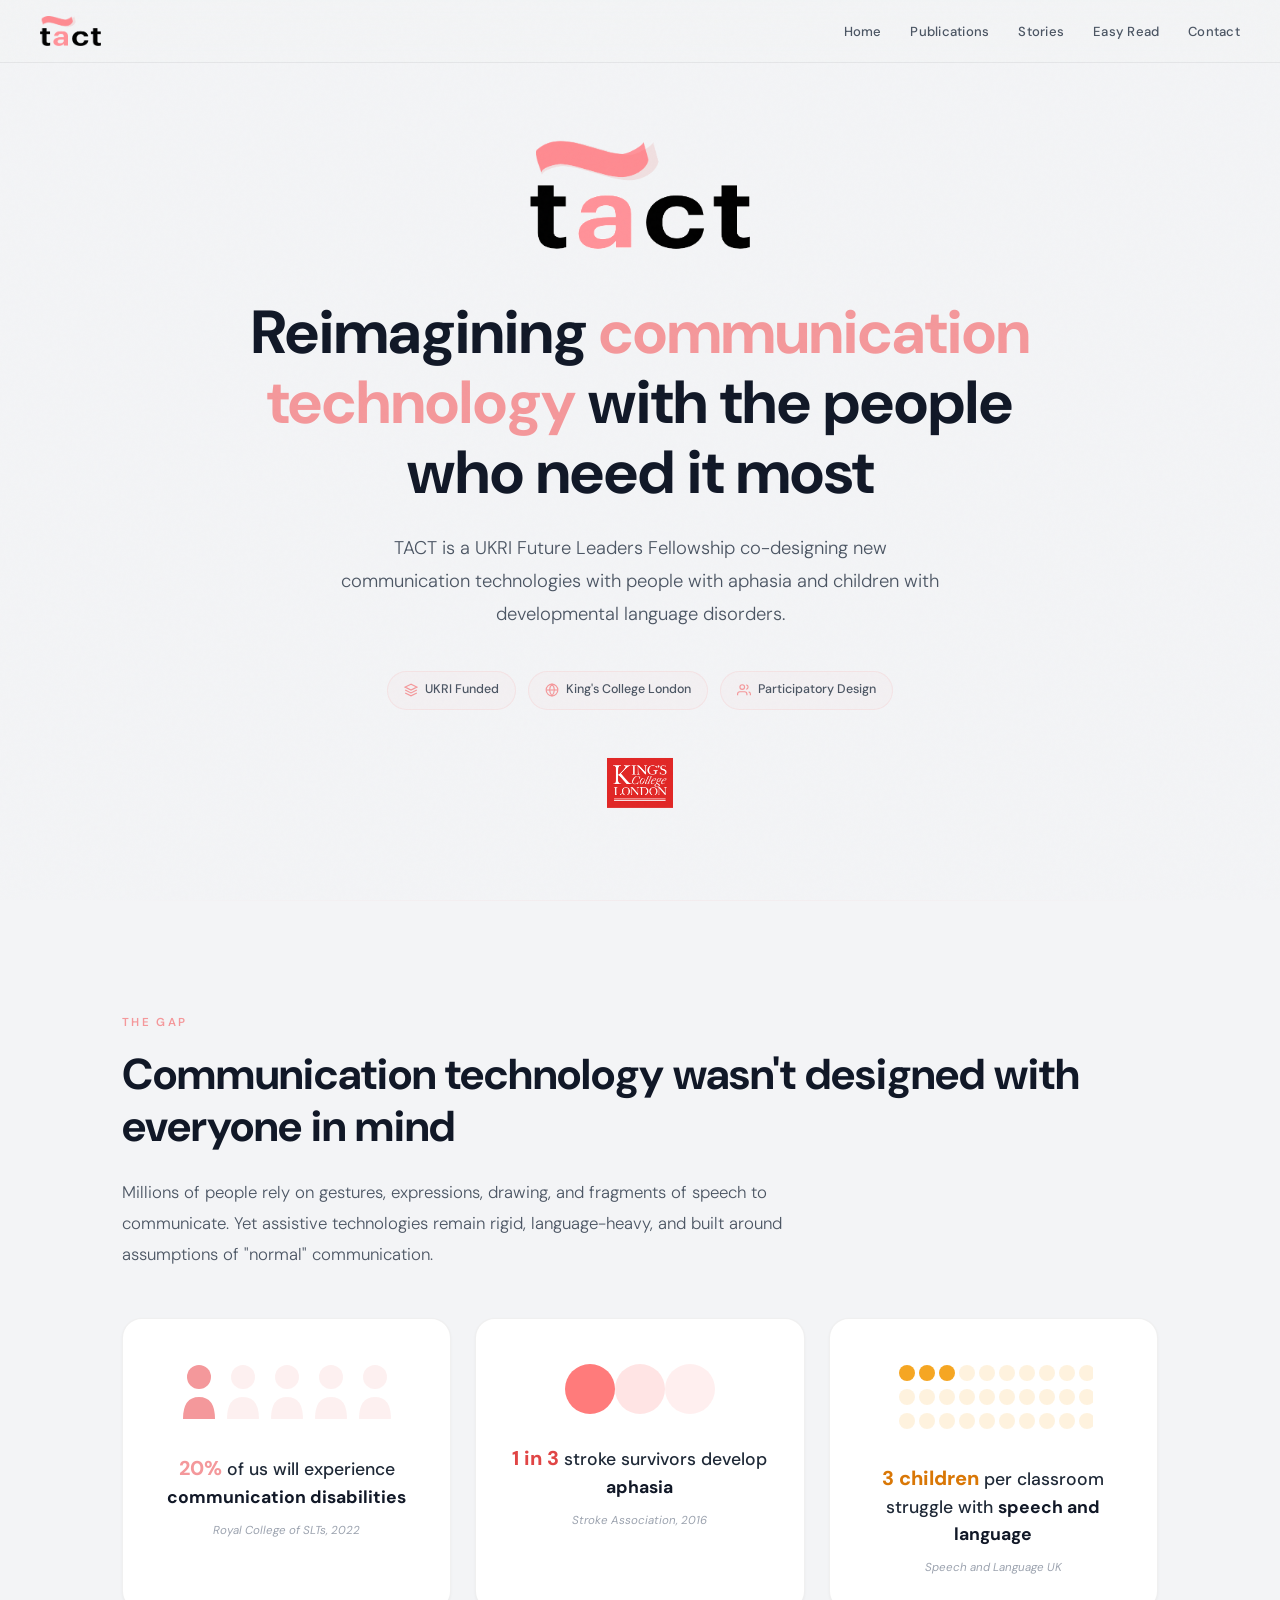
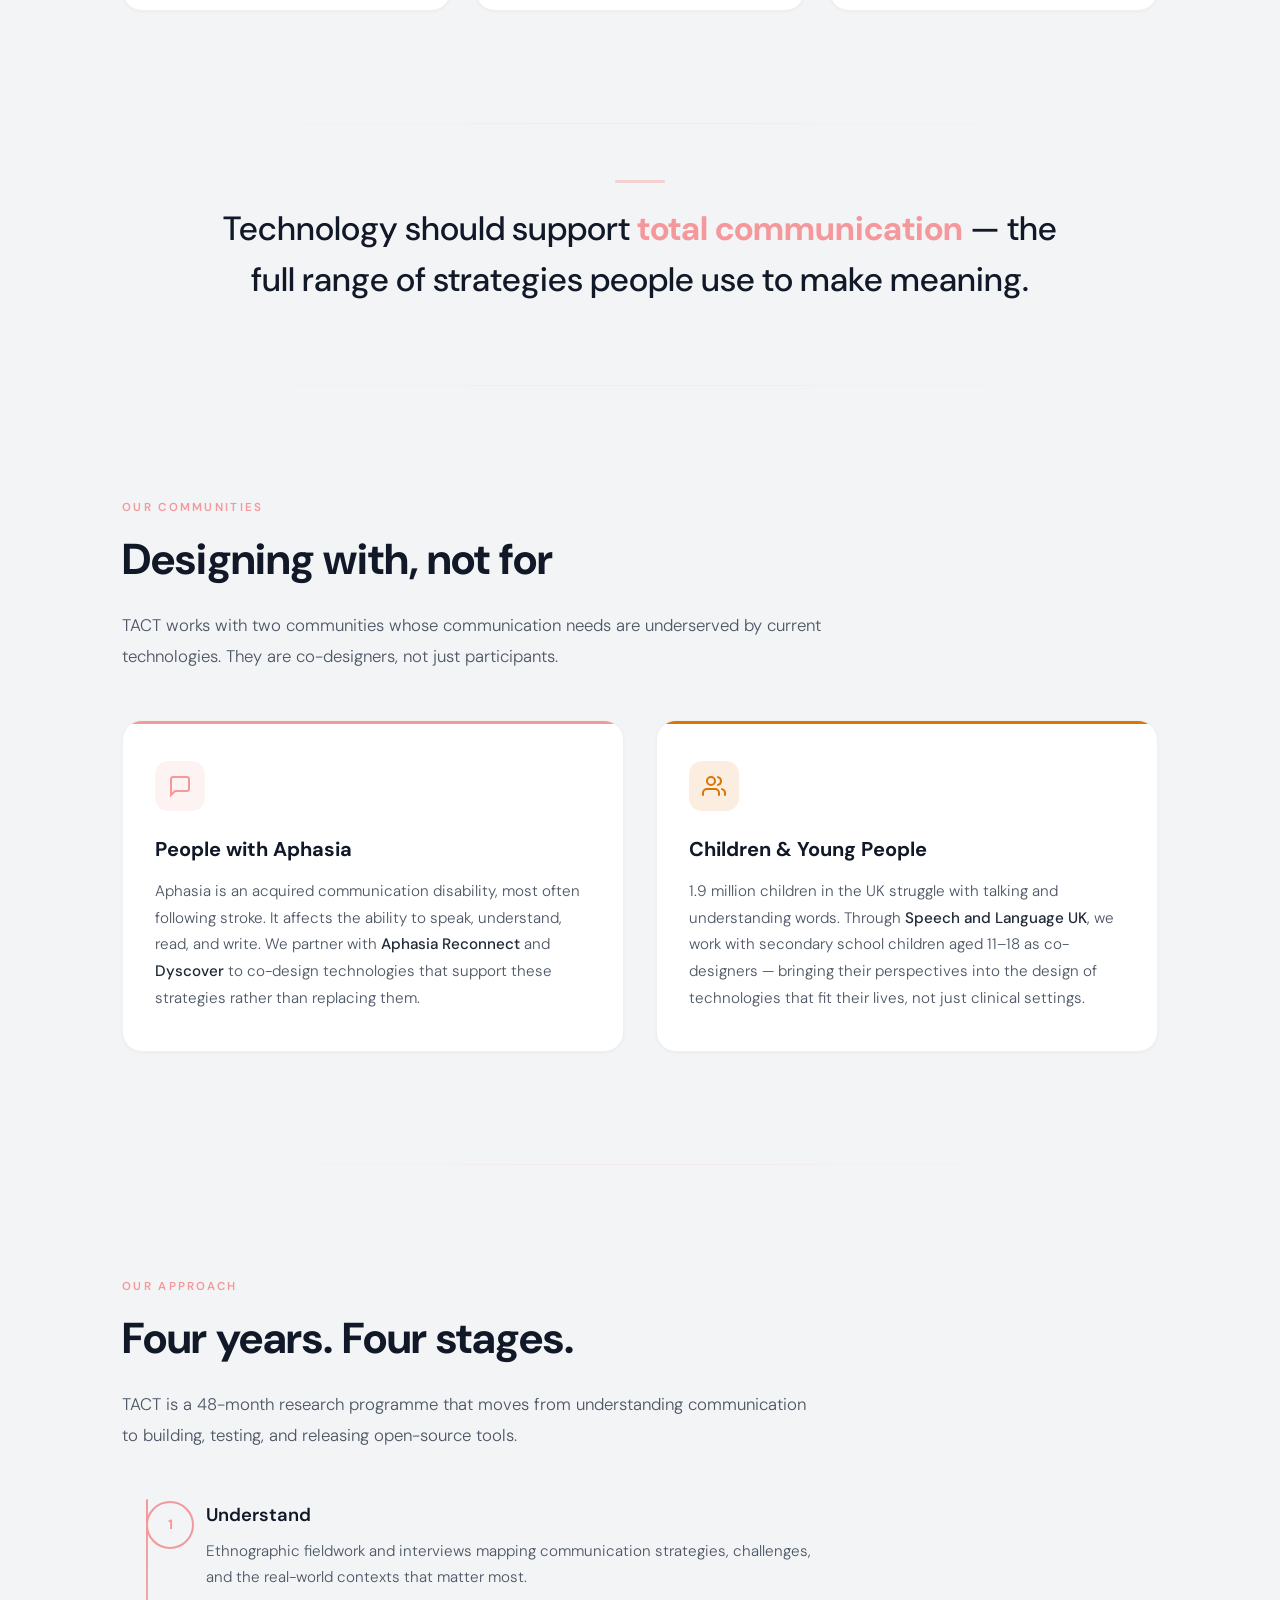
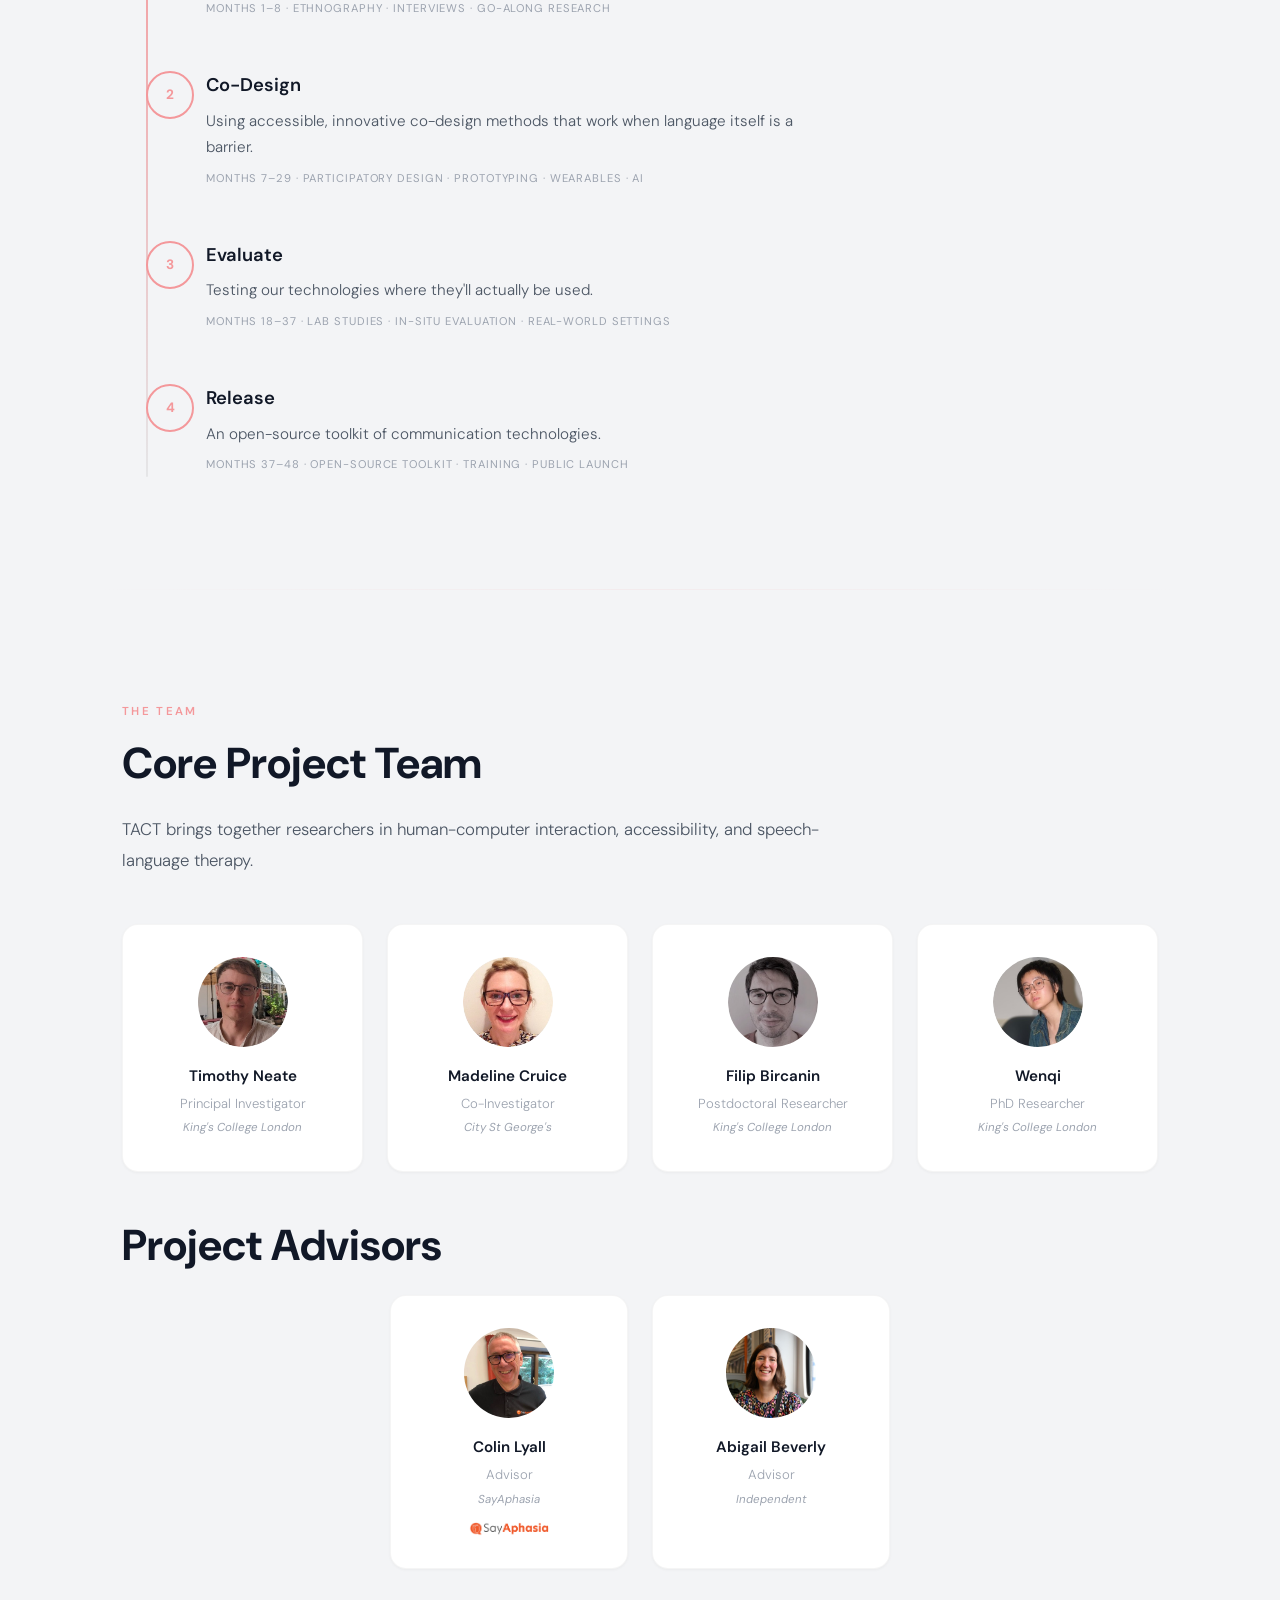
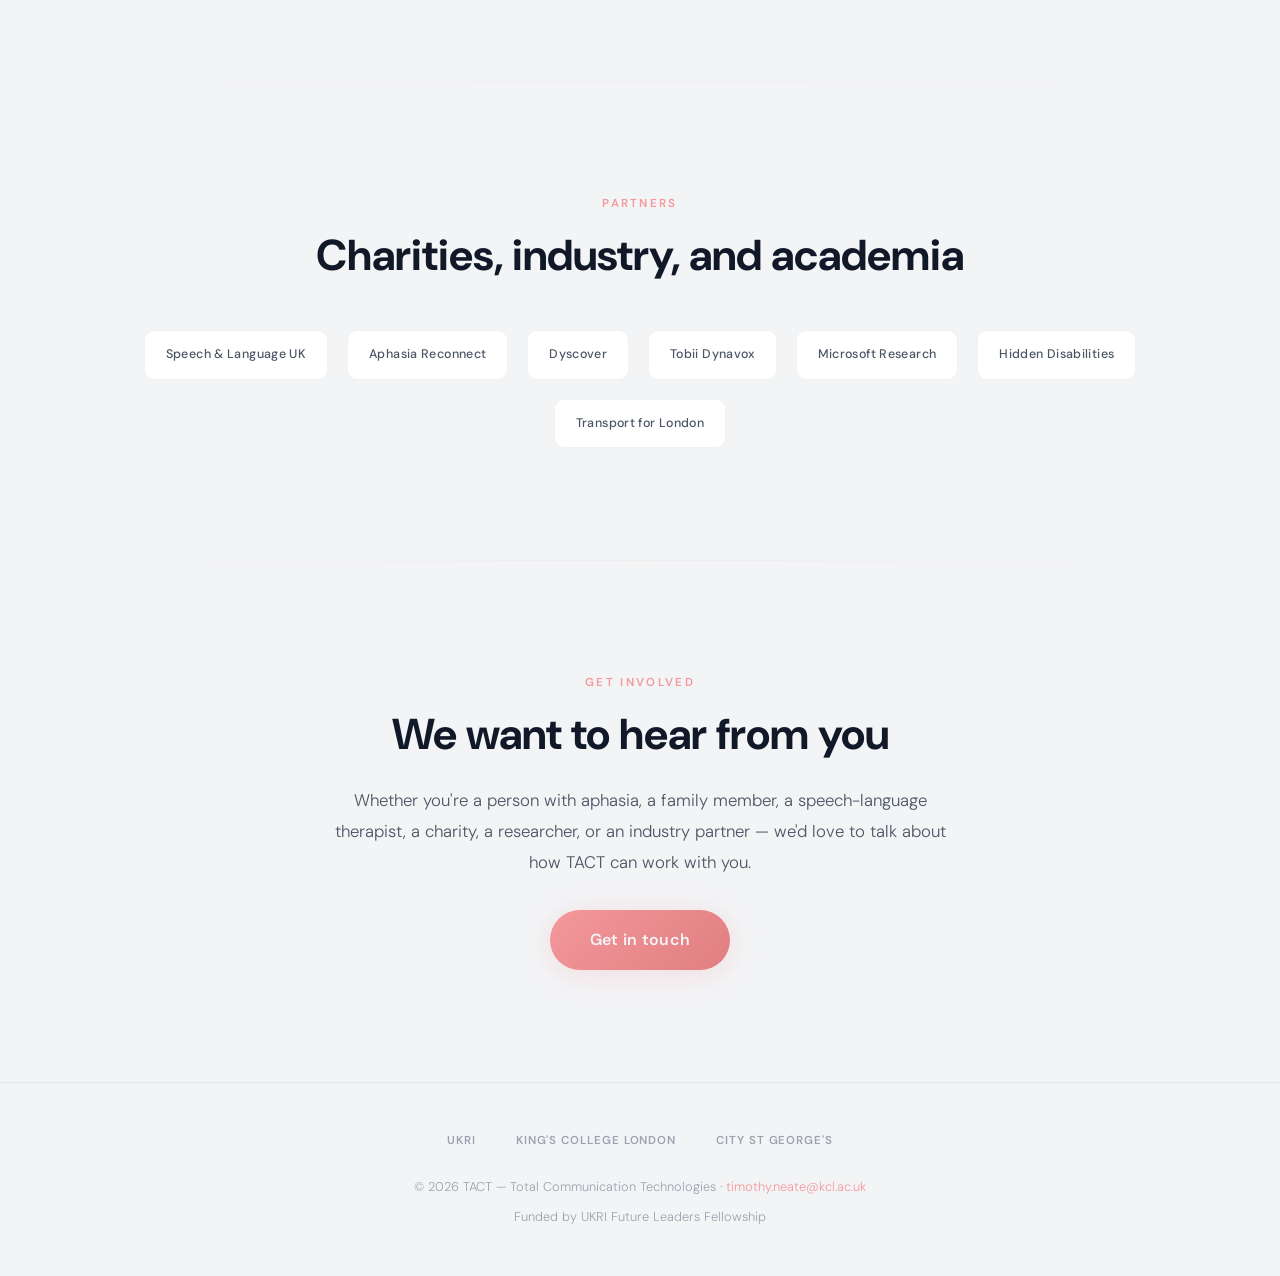
==== commit 061c8639: "Redesign: DM Sans font, pink theme, team photos, advisors, nav update, Easy Read page - Switch font " ====
--- a/index.html
+++ b/index.html
@@ -7,7 +7,7 @@
   <meta name="description" content="TACT is a UKRI Future Leaders Fellowship reimagining communication technologies with people with aphasia and children with developmental language disorders.">
   <link rel="preconnect" href="https://fonts.googleapis.com">
   <link rel="preconnect" href="https://fonts.gstatic.com" crossorigin>
-  <link href="https://fonts.googleapis.com/css2?family=Bricolage+Grotesque:opsz,wght@12..96,300;12..96,400;12..96,500;12..96,600;12..96,700;12..96,800&family=Literata:ital,opsz,wght@0,7..72,300;0,7..72,400;0,7..72,500;1,7..72,400&display=swap" rel="stylesheet">
+  <link href="https://fonts.googleapis.com/css2?family=DM+Sans:ital,opsz,wght@0,9..40,300;0,9..40,400;0,9..40,500;0,9..40,600;0,9..40,700;1,9..40,400&display=swap" rel="stylesheet">
   <link rel="stylesheet" href="styles.css">
 </head>
 <body>
@@ -20,12 +20,10 @@
     </a>
     <button class="nav-toggle" aria-label="Toggle menu" id="navToggle"><span></span><span></span><span></span></button>
     <ul class="nav-links" id="navLinks">
-      <li><a href="index.html#gap">The Gap</a></li>
-      <li><a href="index.html#communities">Communities</a></li>
-      <li><a href="index.html#approach">Our Approach</a></li>
-      <li><a href="index.html#team">Team</a></li>
+      <li><a href="index.html">Home</a></li>
       <li><a href="publications.html">Publications</a></li>
       <li><a href="stories.html">Stories</a></li>
+      <li><a href="easyread.html">Easy Read</a></li>
       <li><a href="index.html#contact">Contact</a></li>
     </ul>
   </nav>
@@ -41,14 +39,11 @@
     <h1>Reimagining <span class="accent">communication technology</span> with the people who need it most</h1>
     <p class="hero-sub">TACT is a UKRI Future Leaders Fellowship co-designing new communication technologies with people with aphasia and children with developmental language disorders.</p>
     <div class="hero-badges">
-      <span class="hero-badge"><svg width="14" height="14" viewBox="0 0 24 24" fill="none" stroke="#0d9b7a" stroke-width="2"><path d="M12 2L2 7l10 5 10-5-10-5zM2 17l10 5 10-5M2 12l10 5 10-5"/></svg> UKRI Funded</span>
-      <span class="hero-badge"><svg width="14" height="14" viewBox="0 0 24 24" fill="none" stroke="#0d9b7a" stroke-width="2"><circle cx="12" cy="12" r="10"/><path d="M2 12h20"/><path d="M12 2a15.3 15.3 0 0 1 4 10 15.3 15.3 0 0 1-4 10 15.3 15.3 0 0 1-4-10 15.3 15.3 0 0 1 4-10z"/></svg> King's College London</span>
-      <span class="hero-badge"><svg width="14" height="14" viewBox="0 0 24 24" fill="none" stroke="#0d9b7a" stroke-width="2"><path d="M17 21v-2a4 4 0 0 0-4-4H5a4 4 0 0 0-4 4v2"/><circle cx="9" cy="7" r="4"/><path d="M23 21v-2a4 4 0 0 0-3-3.87"/><path d="M16 3.13a4 4 0 0 1 0 7.75"/></svg> Participatory Design</span>
-    </div>
-    <!-- Animated wave — gentle sway, not a loading indicator -->
-    <svg class="hero-wave" width="180" height="20" viewBox="0 0 180 20" xmlns="http://www.w3.org/2000/svg" aria-hidden="true">
-      <path d="M0 10 Q15 2, 30 10 T60 10 T90 10 T120 10 T150 10 T180 10" stroke="#0d9b7a" stroke-width="2" fill="none" stroke-linecap="round"/>
-    </svg>
+      <span class="hero-badge"><svg width="14" height="14" viewBox="0 0 24 24" fill="none" stroke="#F4989B" stroke-width="2"><path d="M12 2L2 7l10 5 10-5-10-5zM2 17l10 5 10-5M2 12l10 5 10-5"/></svg> UKRI Funded</span>
+      <span class="hero-badge"><svg width="14" height="14" viewBox="0 0 24 24" fill="none" stroke="#F4989B" stroke-width="2"><circle cx="12" cy="12" r="10"/><path d="M2 12h20"/><path d="M12 2a15.3 15.3 0 0 1 4 10 15.3 15.3 0 0 1-4 10 15.3 15.3 0 0 1-4-10 15.3 15.3 0 0 1 4-10z"/></svg> King's College London</span>
+      <span class="hero-badge"><svg width="14" height="14" viewBox="0 0 24 24" fill="none" stroke="#F4989B" stroke-width="2"><path d="M17 21v-2a4 4 0 0 0-4-4H5a4 4 0 0 0-4 4v2"/><circle cx="9" cy="7" r="4"/><path d="M23 21v-2a4 4 0 0 0-3-3.87"/><path d="M16 3.13a4 4 0 0 1 0 7.75"/></svg> Participatory Design</span>
+    </div>
+    <img class="hero-kings-logo" src="images/king-logo.png" alt="King's College London">
   </header>
 
   <div class="divider"></div>
@@ -57,18 +52,18 @@
   <section id="gap">
     <div class="reveal">
       <p class="section-label">The Gap</p>
-      <h2 class="section-title">Communication technology wasn't designed for everyone</h2>
+      <h2 class="section-title">Communication technology wasn't designed with everyone in mind</h2>
       <p class="section-body">Millions of people rely on gestures, expressions, drawing, and fragments of speech to communicate. Yet assistive technologies remain rigid, language-heavy, and built around assumptions of "normal" communication.</p>
     </div>
     <div class="gap-grid">
       <div class="gap-card reveal" style="transition-delay:0.1s;">
         <div class="gap-visual">
           <svg width="220" height="70" viewBox="0 0 220 70" xmlns="http://www.w3.org/2000/svg" role="img" aria-label="1 in 5 people experience communication disabilities">
-            <circle cx="22" cy="18" r="12" fill="#0d9b7a"/><path d="M6 60 Q6 38,22 38 Q38 38,38 60" fill="#0d9b7a"/>
-            <circle cx="66" cy="18" r="12" fill="#0d9b7a" opacity="0.15"/><path d="M50 60 Q50 38,66 38 Q82 38,82 60" fill="#0d9b7a" opacity="0.15"/>
-            <circle cx="110" cy="18" r="12" fill="#0d9b7a" opacity="0.15"/><path d="M94 60 Q94 38,110 38 Q126 38,126 60" fill="#0d9b7a" opacity="0.15"/>
-            <circle cx="154" cy="18" r="12" fill="#0d9b7a" opacity="0.15"/><path d="M138 60 Q138 38,154 38 Q170 38,170 60" fill="#0d9b7a" opacity="0.15"/>
-            <circle cx="198" cy="18" r="12" fill="#0d9b7a" opacity="0.15"/><path d="M182 60 Q182 38,198 38 Q214 38,214 60" fill="#0d9b7a" opacity="0.15"/>
+            <circle cx="22" cy="18" r="12" fill="#F4989B"/><path d="M6 60 Q6 38,22 38 Q38 38,38 60" fill="#F4989B"/>
+            <circle cx="66" cy="18" r="12" fill="#F4989B" opacity="0.15"/><path d="M50 60 Q50 38,66 38 Q82 38,82 60" fill="#F4989B" opacity="0.15"/>
+            <circle cx="110" cy="18" r="12" fill="#F4989B" opacity="0.15"/><path d="M94 60 Q94 38,110 38 Q126 38,126 60" fill="#F4989B" opacity="0.15"/>
+            <circle cx="154" cy="18" r="12" fill="#F4989B" opacity="0.15"/><path d="M138 60 Q138 38,154 38 Q170 38,170 60" fill="#F4989B" opacity="0.15"/>
+            <circle cx="198" cy="18" r="12" fill="#F4989B" opacity="0.15"/><path d="M182 60 Q182 38,198 38 Q214 38,214 60" fill="#F4989B" opacity="0.15"/>
           </svg>
         </div>
         <p class="gap-stat"><span class="num teal">20%</span> of us will experience <strong>communication disabilities</strong></p>
@@ -104,7 +99,7 @@
 
   <!-- PULL QUOTE -->
   <div class="pull-quote-section reveal">
-    <p class="pull-quote">Technology should support <span class="highlight">total communication</span> — the full range of strategies people use to make meaning, not just the ones that fit neatly into a screen.</p>
+    <p class="pull-quote">Technology should support <span class="highlight">total communication</span> — the full range of strategies people use to make meaning.</p>
   </div>
 
   <div class="divider"></div>
@@ -118,14 +113,14 @@
     </div>
     <div class="community-grid">
       <div class="community-card aphasia reveal" style="transition-delay:0.1s;">
-        <div class="community-icon aphasia"><svg width="24" height="24" viewBox="0 0 24 24" fill="none" stroke="#0d9b7a" stroke-width="2" stroke-linecap="round"><path d="M21 15a2 2 0 0 1-2 2H7l-4 4V5a2 2 0 0 1 2-2h14a2 2 0 0 1 2 2z"/></svg></div>
+        <div class="community-icon aphasia"><svg width="24" height="24" viewBox="0 0 24 24" fill="none" stroke="#F4989B" stroke-width="2" stroke-linecap="round"><path d="M21 15a2 2 0 0 1-2 2H7l-4 4V5a2 2 0 0 1 2-2h14a2 2 0 0 1 2 2z"/></svg></div>
         <h3>People with Aphasia</h3>
-        <p>Aphasia is an acquired communication disability, most often following stroke. It affects the ability to speak, understand, read, and write — but not intelligence. People with aphasia use rich combinations of gesture, drawing, expression, and speech to communicate. We partner with <strong>Aphasia Reconnect</strong> and <strong>Dyscover</strong> to co-design technologies that support these strategies rather than replacing them.</p>
+        <p>Aphasia is an acquired communication disability, most often following stroke. It affects the ability to speak, understand, read, and write. We partner with <strong>Aphasia Reconnect</strong> and <strong>Dyscover</strong> to co-design technologies that support these strategies rather than replacing them.</p>
       </div>
       <div class="community-card children reveal" style="transition-delay:0.2s;">
         <div class="community-icon children"><svg width="24" height="24" viewBox="0 0 24 24" fill="none" stroke="#d97706" stroke-width="2" stroke-linecap="round"><path d="M17 21v-2a4 4 0 0 0-4-4H5a4 4 0 0 0-4 4v2"/><circle cx="9" cy="7" r="4"/><path d="M23 21v-2a4 4 0 0 0-3-3.87"/><path d="M16 3.13a4 4 0 0 1 0 7.75"/></svg></div>
         <h3>Children &amp; Young People</h3>
-        <p>1.9 million children in the UK struggle with talking and understanding words. For those with developmental language disorders, navigating school, friendships, and daily life can feel isolating. Through <strong>Speech and Language UK</strong>, we work with secondary school children aged 11–18 as co-designers — bringing their perspectives into the design of technologies that fit their lives, not just clinical settings.</p>
+        <p>1.9 million children in the UK struggle with talking and understanding words. Through <strong>Speech and Language UK</strong>, we work with secondary school children aged 11–18 as co-designers — bringing their perspectives into the design of technologies that fit their lives, not just clinical settings.</p>
       </div>
     </div>
   </section>
@@ -142,19 +137,19 @@
     <div class="approach-timeline">
       <div class="approach-item reveal" style="transition-delay:0.1s;">
         <div class="approach-marker">1</div>
-        <div class="approach-content"><h4>Understand</h4><p>Ethnographic fieldwork and interviews with people with aphasia, children with DLD, and speech-language therapists — mapping communication strategies, challenges, and the real-world contexts that matter most.</p><span class="approach-tag">Months 1–8 · Ethnography · Interviews · Go-Along Research</span></div>
+        <div class="approach-content"><h4>Understand</h4><p>Ethnographic fieldwork and interviews mapping communication strategies, challenges, and the real-world contexts that matter most.</p><span class="approach-tag">Months 1–8 · Ethnography · Interviews · Go-Along Research</span></div>
       </div>
       <div class="approach-item reveal" style="transition-delay:0.2s;">
         <div class="approach-marker">2</div>
-        <div class="approach-content"><h4>Co-Design</h4><p>Envisioning and building communication technologies with our communities — using accessible, innovative co-design methods that work when language itself is a barrier.</p><span class="approach-tag">Months 7–29 · Participatory Design · Prototyping · Wearables · AI</span></div>
+        <div class="approach-content"><h4>Co-Design</h4><p>Using accessible, innovative co-design methods that work when language itself is a barrier.</p><span class="approach-tag">Months 7–29 · Participatory Design · Prototyping · Wearables · AI</span></div>
       </div>
       <div class="approach-item reveal" style="transition-delay:0.3s;">
         <div class="approach-marker">3</div>
-        <div class="approach-content"><h4>Evaluate</h4><p>Testing our technologies where they'll actually be used — on public transport, in cafés, at Science Gallery London, and in remote settings like video calls.</p><span class="approach-tag">Months 18–37 · Lab Studies · In-Situ Evaluation · Real-World Settings</span></div>
+        <div class="approach-content"><h4>Evaluate</h4><p>Testing our technologies where they'll actually be used.</p><span class="approach-tag">Months 18–37 · Lab Studies · In-Situ Evaluation · Real-World Settings</span></div>
       </div>
       <div class="approach-item reveal" style="transition-delay:0.4s;">
         <div class="approach-marker">4</div>
-        <div class="approach-content"><h4>Release</h4><p>An open-source toolkit of communication technologies — free apps, design resources, and training materials for people with communication challenges, families, therapists, and developers.</p><span class="approach-tag">Months 37–48 · Open-Source Toolkit · Training · Public Launch</span></div>
+        <div class="approach-content"><h4>Release</h4><p>An open-source toolkit of communication technologies.</p><span class="approach-tag">Months 37–48 · Open-Source Toolkit · Training · Public Launch</span></div>
       </div>
     </div>
   </section>
@@ -165,14 +160,33 @@
   <section id="team">
     <div class="reveal">
       <p class="section-label">The Team</p>
-      <h2 class="section-title">Interdisciplinary by design</h2>
+      <h2 class="section-title">Core Project Team</h2>
       <p class="section-body">TACT brings together researchers in human-computer interaction, accessibility, and speech-language therapy.</p>
     </div>
     <div class="team-grid">
-      <div class="team-card reveal" style="transition-delay:0.1s;"><div class="team-avatar tn">TN</div><h4>Timothy Neate</h4><div class="team-role">Principal Investigator</div><div class="team-org">King's College London</div></div>
-      <div class="team-card reveal" style="transition-delay:0.15s;"><div class="team-avatar mc">MC</div><h4>Madeline Cruice</h4><div class="team-role">Co-Investigator</div><div class="team-org">City St George's</div></div>
-      <div class="team-card reveal" style="transition-delay:0.2s;"><div class="team-avatar fz">FZ</div><h4>Filip Bircanin</h4><div class="team-role">Postdoctoral Researcher</div><div class="team-org">King's College London</div></div>
-      <div class="team-card reveal" style="transition-delay:0.25s;"><div class="team-avatar wl">WL</div><h4>Wenqi Li</h4><div class="team-role">PhD Researcher</div><div class="team-org">King's College London</div></div>
+      <div class="team-card reveal" style="transition-delay:0.1s;"><img class="team-avatar" src="images/tim.jpg" alt="Timothy Neate"><h4>Timothy Neate</h4><div class="team-role">Principal Investigator</div><div class="team-org">King's College London</div></div>
+      <div class="team-card reveal" style="transition-delay:0.15s;"><img class="team-avatar" src="images/maddy.jpg" alt="Madeline Cruice"><h4>Madeline Cruice</h4><div class="team-role">Co-Investigator</div><div class="team-org">City St George's</div></div>
+      <div class="team-card reveal" style="transition-delay:0.2s;"><img class="team-avatar" src="images/filip.jpg" alt="Filip Bircanin"><h4>Filip Bircanin</h4><div class="team-role">Postdoctoral Researcher</div><div class="team-org">King's College London</div></div>
+      <div class="team-card reveal" style="transition-delay:0.25s;"><img class="team-avatar" src="images/wenqi.jpg" alt="Wenqi"><h4>Wenqi</h4><div class="team-role">PhD Researcher</div><div class="team-org">King's College London</div></div>
+    </div>
+
+    <div class="reveal" style="margin-top:3rem;">
+      <h2 class="section-title">Project Advisors</h2>
+    </div>
+    <div class="team-grid advisors-grid">
+      <div class="team-card reveal" style="transition-delay:0.1s;">
+        <img class="team-avatar" src="images/colin.jpeg" alt="Colin Lyall">
+        <h4>Colin Lyall</h4>
+        <div class="team-role">Advisor</div>
+        <div class="team-org">SayAphasia</div>
+        <img class="advisor-org-logo" src="images/sayaphasia-logo.jpeg" alt="SayAphasia logo">
+      </div>
+      <div class="team-card reveal" style="transition-delay:0.15s;">
+        <img class="team-avatar" src="images/abigail.jpeg" alt="Abigail Beverly">
+        <h4>Abigail Beverly</h4>
+        <div class="team-role">Advisor</div>
+        <div class="team-org">Independent</div>
+      </div>
     </div>
   </section>
 
--- a/styles.css
+++ b/styles.css
@@ -7,11 +7,11 @@
 *, *::before, *::after { margin: 0; padding: 0; box-sizing: border-box; }
 
 :root {
-  --teal: #0d9b7a;
-  --teal-deep: #087a5f;
-  --teal-glow: rgba(13,155,122,0.12);
-  --teal-subtle: rgba(13,155,122,0.05);
-  --teal-faded: rgba(13,155,122,0.10);
+  --teal: #F4989B;
+  --teal-deep: #e07e81;
+  --teal-glow: rgba(244,152,155,0.12);
+  --teal-subtle: rgba(244,152,155,0.05);
+  --teal-faded: rgba(244,152,155,0.10);
   --navy: #f3f4f6;
   --navy-mid: #ffffff;
   --warm: #d97706;
@@ -22,8 +22,8 @@
   --text-primary: #1f2937;
   --text-secondary: #4b5563;
   --text-muted: #9ca3af;
-  --font-display: 'Bricolage Grotesque', sans-serif;
-  --font-body: 'Literata', Georgia, serif;
+  --font-display: 'DM Sans', system-ui, sans-serif;
+  --font-body: 'DM Sans', system-ui, sans-serif;
 }
 
 html { scroll-behavior: smooth; scroll-padding-top: 90px; }
@@ -94,17 +94,9 @@
   justify-content: center; align-items: center; text-align: center;
   padding: 8rem 2rem 5rem; position: relative; overflow: hidden;
 }
-.orb { position: absolute; border-radius: 50%; filter: blur(100px); pointer-events: none; animation: drift 12s ease-in-out infinite; }
-.orb-1 { width: 550px; height: 550px; background: radial-gradient(circle, rgba(13,155,122,0.08), transparent 70%); top: 5%; left: -12%; }
-.orb-2 { width: 400px; height: 400px; background: radial-gradient(circle, rgba(217,119,6,0.06), transparent 70%); bottom: 8%; right: -6%; animation-delay: -4s; }
-.orb-3 { width: 300px; height: 300px; background: radial-gradient(circle, rgba(13,155,122,0.05), transparent 70%); top: 50%; left: 55%; animation-delay: -8s; }
-@keyframes drift {
-  0%, 100% { transform: translate(0,0) scale(1); }
-  33% { transform: translate(20px,-15px) scale(1.03); }
-  66% { transform: translate(-15px,10px) scale(0.97); }
-}
+.orb { display: none; }
 .hero-logo-wrap { margin-bottom: 2.5rem; animation: fadeUp 1s 0.2s both; }
-.hero-logo-svg { width: 220px; filter: drop-shadow(0 0 30px rgba(13,155,122,0.15)); }
+.hero-logo-svg { width: 220px; filter: drop-shadow(0 0 30px rgba(244,152,155,0.15)); }
 .hero h1 {
   font-family: var(--font-display); font-size: clamp(2.2rem,5.5vw,3.8rem);
   font-weight: 700; color: var(--white); line-height: 1.15;
@@ -120,28 +112,14 @@
   display: inline-flex; align-items: center; gap: 0.4rem;
   padding: 0.45rem 1rem; border-radius: 100px;
   font-family: var(--font-display); font-size: 0.78rem; font-weight: 500;
-  border: 1px solid rgba(13,155,122,0.15); color: var(--text-secondary); background: rgba(13,155,122,0.04);
-}
-
-/*
-  HERO WAVE — animated
-  A gentle side-to-side drift so it reads as a
-  living design element, not a loading spinner.
-  The wave fades in with the page (fadeUp),
-  then loops the sway animation infinitely.
-*/
-.hero-wave {
-  margin-top: 3.5rem;
+  border: 1px solid rgba(244,152,155,0.15); color: var(--text-secondary); background: rgba(244,152,155,0.04);
+}
+
+.hero-kings-logo {
+  margin-top: 3rem;
+  height: 50px;
+  opacity: 0.5;
   animation: fadeUp 1s 1s both;
-  opacity: 0.35;
-}
-.hero-wave path {
-  animation: waveSway 2.5s ease-in-out infinite;
-  transform-origin: center;
-}
-@keyframes waveSway {
-  0%, 100% { transform: translateX(0) scaleX(1); }
-  50% { transform: translateX(8px) scaleX(1.04); }
 }
 
 @keyframes fadeUp { from { opacity: 0; transform: translateY(28px); } to { opacity: 1; transform: translateY(0); } }
@@ -224,14 +202,12 @@
 .team-grid { display: grid; grid-template-columns: repeat(auto-fit, minmax(190px,1fr)); gap: 1.5rem; margin-top: 3rem; }
 .team-card { text-align: center; padding: 2rem 1.2rem; border-radius: 16px; background: var(--navy-mid); border: 1px solid rgba(0,0,0,0.04); transition: all 0.3s; box-shadow: 0 1px 3px rgba(0,0,0,0.04); }
 .team-card:hover { border-color: rgba(0,0,0,0.10); transform: translateY(-2px); }
-.team-avatar { width: 68px; height: 68px; border-radius: 50%; margin: 0 auto 1rem; display: flex; align-items: center; justify-content: center; font-family: var(--font-display); font-size: 1.2rem; font-weight: 700; color: var(--navy); }
-.team-avatar.tn { background: var(--teal); }
-.team-avatar.mc { background: var(--warm); }
-.team-avatar.fz { background: #7dd3fc; }
-.team-avatar.wl { background: #c4b5fd; }
+.team-avatar { width: 90px; height: 90px; border-radius: 50%; margin: 0 auto 1rem; object-fit: cover; display: block; }
 .team-card h4 { font-family: var(--font-display); font-size: 0.95rem; font-weight: 600; color: var(--white); margin-bottom: 0.2rem; }
 .team-role { font-size: 0.82rem; color: var(--text-muted); font-weight: 300; }
 .team-org { font-size: 0.72rem; color: var(--text-muted); margin-top: 0.15rem; font-style: italic; }
+.advisors-grid { grid-template-columns: repeat(2, 1fr); max-width: 500px; margin: 0 auto; }
+.advisor-org-logo { width: 80px; margin: 0.75rem auto 0; display: block; border-radius: 8px; }
 
 
 /* ═══════════════════════════════
@@ -241,7 +217,7 @@
 .partners-section { text-align: center; }
 .partner-logos { display: flex; flex-wrap: wrap; justify-content: center; align-items: center; gap: 1.2rem; margin-top: 3rem; }
 .partner-logo { font-family: var(--font-display); font-size: 0.78rem; font-weight: 500; color: var(--text-secondary); letter-spacing: 0.03em; padding: 0.8rem 1.3rem; border: 1px solid rgba(0,0,0,0.05); border-radius: 10px; background: var(--navy-mid); transition: border-color 0.3s; }
-.partner-logo:hover { border-color: rgba(13,155,122,0.25); }
+.partner-logo:hover { border-color: rgba(244,152,155,0.25); }
 
 
 /* ═══════════════════════════════
@@ -249,8 +225,8 @@
    ═══════════════════════════════ */
 
 .cta-section { text-align: center; padding: 7rem 2rem; max-width: 700px; margin: 0 auto; }
-.cta-button { display: inline-block; margin-top: 2rem; padding: 1rem 2.5rem; border-radius: 60px; background: linear-gradient(135deg, var(--teal), var(--teal-deep)); color: var(--navy); font-family: var(--font-display); font-size: 1rem; font-weight: 600; text-decoration: none; letter-spacing: 0.02em; transition: all 0.3s; box-shadow: 0 4px 28px rgba(13,155,122,0.25); }
-.cta-button:hover { transform: translateY(-2px); box-shadow: 0 8px 36px rgba(13,155,122,0.35); }
+.cta-button { display: inline-block; margin-top: 2rem; padding: 1rem 2.5rem; border-radius: 60px; background: linear-gradient(135deg, var(--teal), var(--teal-deep)); color: var(--navy); font-family: var(--font-display); font-size: 1rem; font-weight: 600; text-decoration: none; letter-spacing: 0.02em; transition: all 0.3s; box-shadow: 0 4px 28px rgba(244,152,155,0.25); }
+.cta-button:hover { transform: translateY(-2px); box-shadow: 0 8px 36px rgba(244,152,155,0.35); }
 
 
 /* ═══════════════════════════════
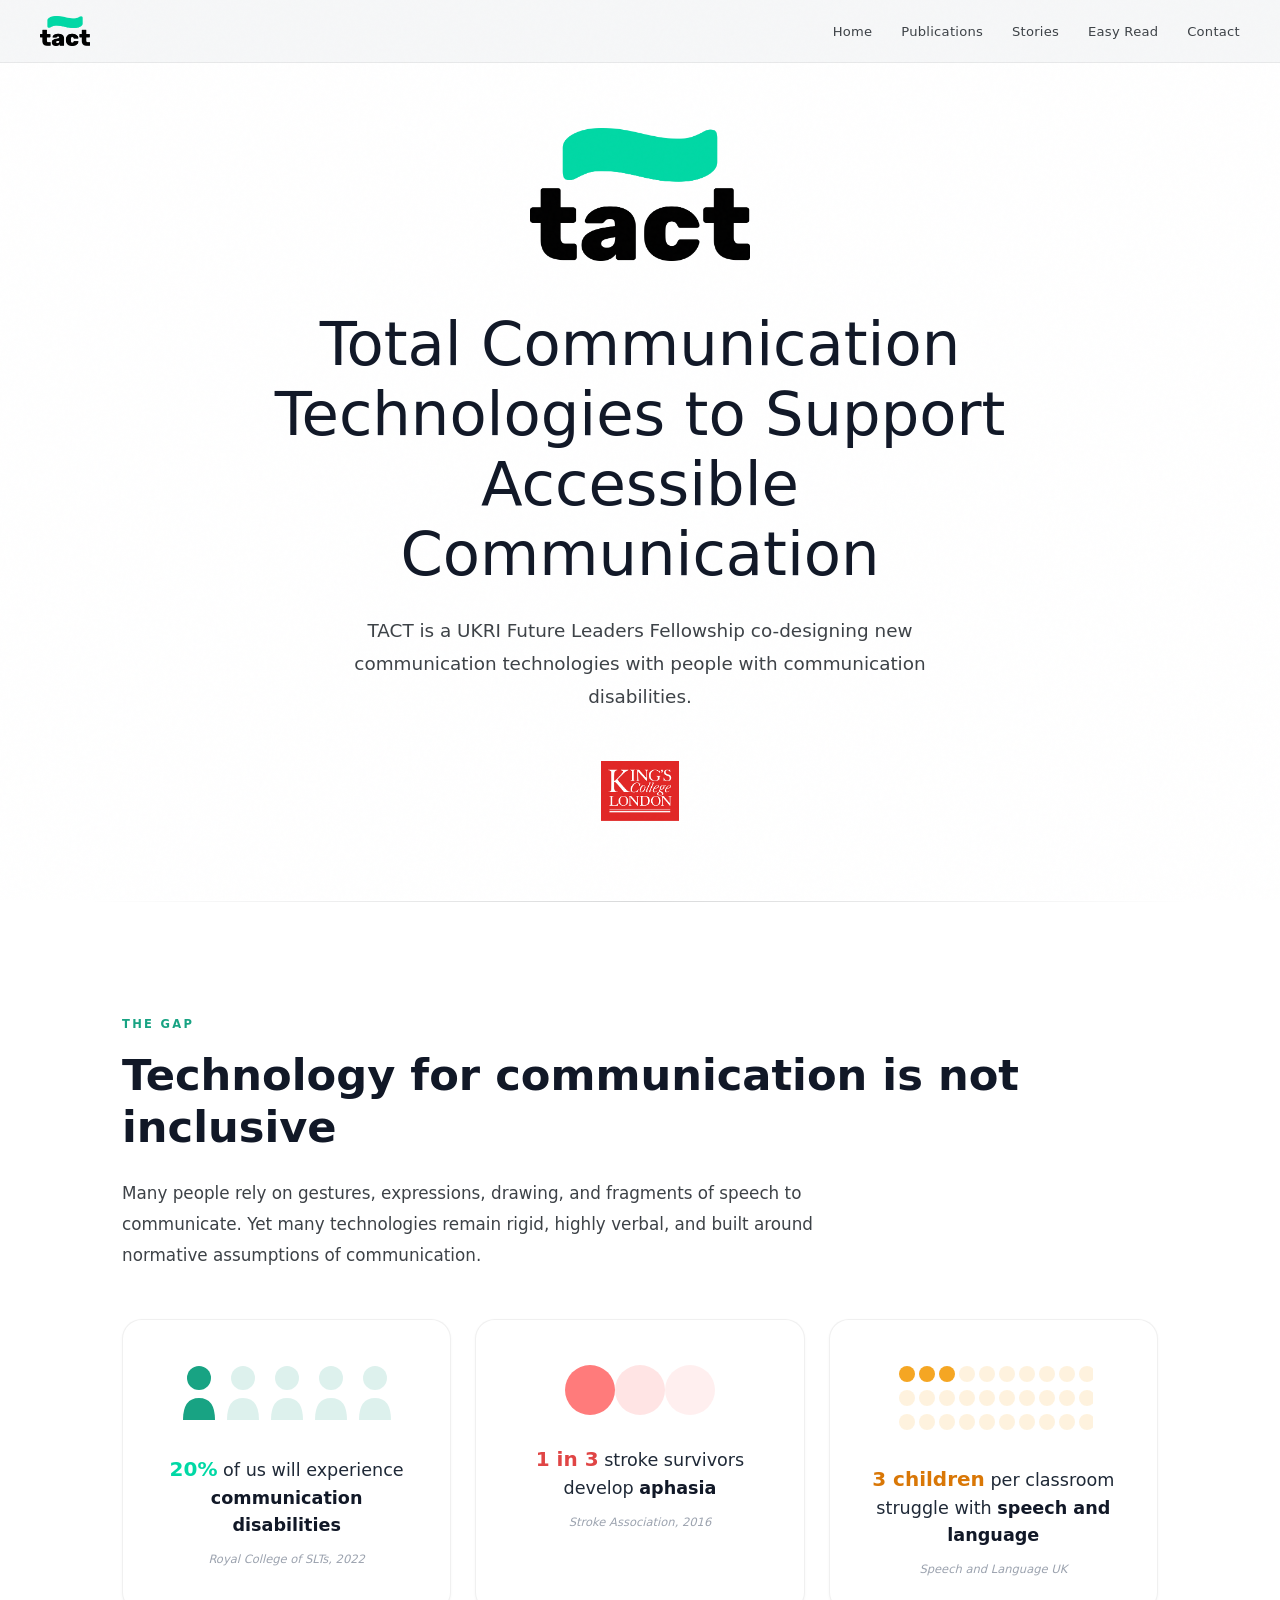
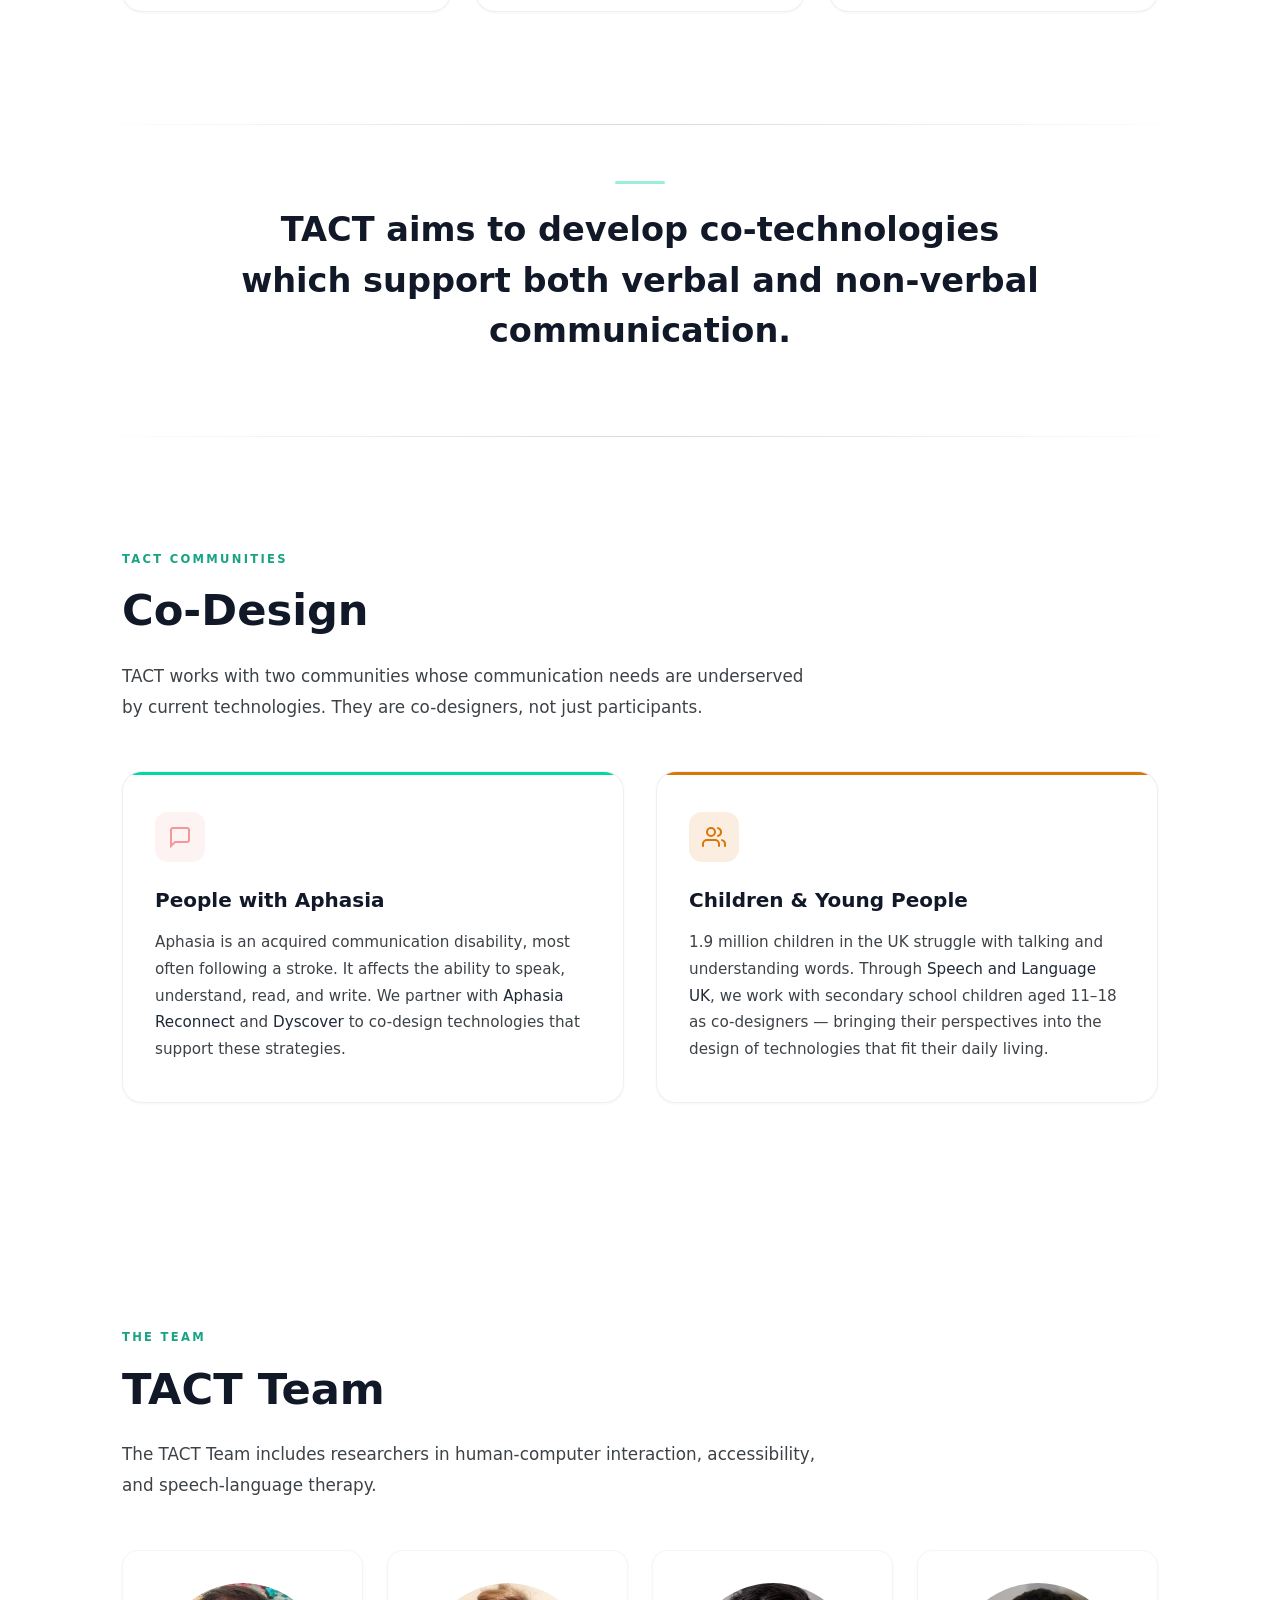
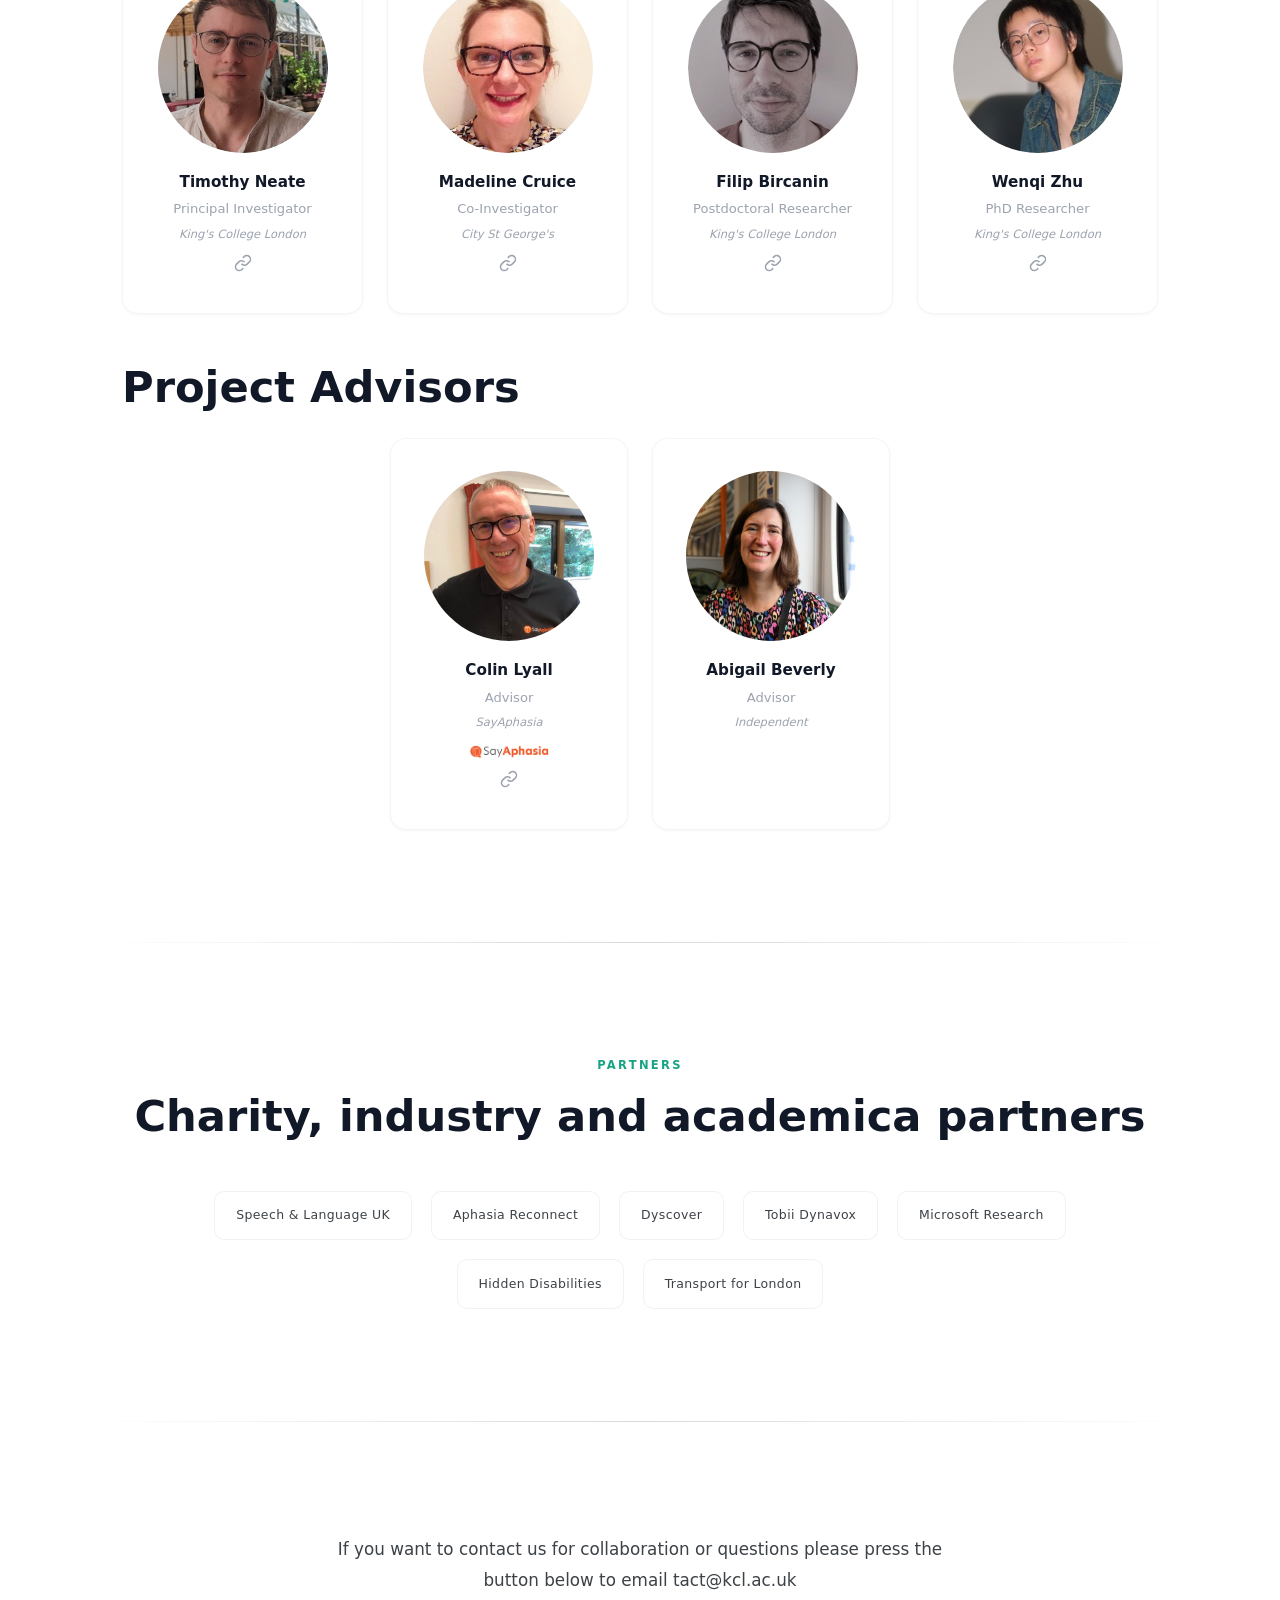
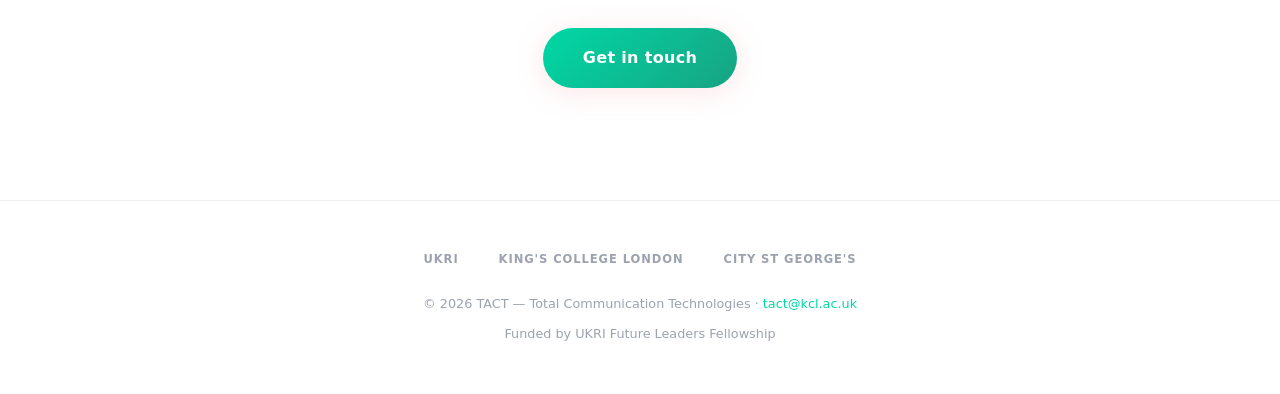
==== commit d1a49f24: "Updates to various visual and copy things Removed animation Change colours Changed copy Change font " ====
--- a/index.html
+++ b/index.html
@@ -5,6 +5,17 @@
   <meta name="viewport" content="width=device-width, initial-scale=1.0">
   <title>TACT — Total Communication Technologies</title>
   <meta name="description" content="TACT is a UKRI Future Leaders Fellowship reimagining communication technologies with people with aphasia and children with developmental language disorders.">
+
+<!-- favicon-->
+ 
+<link rel="icon" type="image/png" href="favicon/favicon-96x96.png" sizes="96x96" />
+<link rel="icon" type="image/svg+xml" href="favicon//favicon.svg" />
+<link rel="shortcut icon" href="favicon//favicon.ico" />
+<link rel="apple-touch-icon" sizes="180x180" href="favicon//apple-touch-icon.png" />
+<meta name="apple-mobile-web-app-title" content="TACT" />
+<link rel="manifest" href="/site.webmanifest" />
+
+
   <link rel="preconnect" href="https://fonts.googleapis.com">
   <link rel="preconnect" href="https://fonts.gstatic.com" crossorigin>
   <link href="https://fonts.googleapis.com/css2?family=DM+Sans:ital,opsz,wght@0,9..40,300;0,9..40,400;0,9..40,500;0,9..40,600;0,9..40,700;1,9..40,400&display=swap" rel="stylesheet">
@@ -36,13 +47,10 @@
     <div class="hero-logo-wrap">
       <img src="tact-logo.png" alt="TACT" style="width:220px;">
     </div>
-    <h1>Reimagining <span class="accent">communication technology</span> with the people who need it most</h1>
-    <p class="hero-sub">TACT is a UKRI Future Leaders Fellowship co-designing new communication technologies with people with aphasia and children with developmental language disorders.</p>
-    <div class="hero-badges">
-      <span class="hero-badge"><svg width="14" height="14" viewBox="0 0 24 24" fill="none" stroke="#F4989B" stroke-width="2"><path d="M12 2L2 7l10 5 10-5-10-5zM2 17l10 5 10-5M2 12l10 5 10-5"/></svg> UKRI Funded</span>
-      <span class="hero-badge"><svg width="14" height="14" viewBox="0 0 24 24" fill="none" stroke="#F4989B" stroke-width="2"><circle cx="12" cy="12" r="10"/><path d="M2 12h20"/><path d="M12 2a15.3 15.3 0 0 1 4 10 15.3 15.3 0 0 1-4 10 15.3 15.3 0 0 1-4-10 15.3 15.3 0 0 1 4-10z"/></svg> King's College London</span>
-      <span class="hero-badge"><svg width="14" height="14" viewBox="0 0 24 24" fill="none" stroke="#F4989B" stroke-width="2"><path d="M17 21v-2a4 4 0 0 0-4-4H5a4 4 0 0 0-4 4v2"/><circle cx="9" cy="7" r="4"/><path d="M23 21v-2a4 4 0 0 0-3-3.87"/><path d="M16 3.13a4 4 0 0 1 0 7.75"/></svg> Participatory Design</span>
-    </div>
+    
+    <h1>Total Communication Technologies to Support Accessible Communication</h1>
+    <p class="hero-sub">TACT is a UKRI Future Leaders Fellowship co-designing new communication technologies with people with communication disabilities.</p>
+    
     <img class="hero-kings-logo" src="images/king-logo.png" alt="King's College London">
   </header>
 
@@ -52,24 +60,24 @@
   <section id="gap">
     <div class="reveal">
       <p class="section-label">The Gap</p>
-      <h2 class="section-title">Communication technology wasn't designed with everyone in mind</h2>
-      <p class="section-body">Millions of people rely on gestures, expressions, drawing, and fragments of speech to communicate. Yet assistive technologies remain rigid, language-heavy, and built around assumptions of "normal" communication.</p>
+      <h2 class="section-title">Technology for communication is not inclusive</h2>
+      <p class="section-body">Many people rely on gestures, expressions, drawing, and fragments of speech to communicate. Yet many technologies remain rigid, highly verbal, and built around normative assumptions of communication.</p>
     </div>
     <div class="gap-grid">
-      <div class="gap-card reveal" style="transition-delay:0.1s;">
+      <div class="gap-card reveal">
         <div class="gap-visual">
           <svg width="220" height="70" viewBox="0 0 220 70" xmlns="http://www.w3.org/2000/svg" role="img" aria-label="1 in 5 people experience communication disabilities">
-            <circle cx="22" cy="18" r="12" fill="#F4989B"/><path d="M6 60 Q6 38,22 38 Q38 38,38 60" fill="#F4989B"/>
-            <circle cx="66" cy="18" r="12" fill="#F4989B" opacity="0.15"/><path d="M50 60 Q50 38,66 38 Q82 38,82 60" fill="#F4989B" opacity="0.15"/>
-            <circle cx="110" cy="18" r="12" fill="#F4989B" opacity="0.15"/><path d="M94 60 Q94 38,110 38 Q126 38,126 60" fill="#F4989B" opacity="0.15"/>
-            <circle cx="154" cy="18" r="12" fill="#F4989B" opacity="0.15"/><path d="M138 60 Q138 38,154 38 Q170 38,170 60" fill="#F4989B" opacity="0.15"/>
-            <circle cx="198" cy="18" r="12" fill="#F4989B" opacity="0.15"/><path d="M182 60 Q182 38,198 38 Q214 38,214 60" fill="#F4989B" opacity="0.15"/>
+            <circle cx="22" cy="18" r="12" fill="#18a383"/><path d="M6 60 Q6 38,22 38 Q38 38,38 60" fill="#18a383"/>
+            <circle cx="66" cy="18" r="12" fill="#18a383" opacity="0.15"/><path d="M50 60 Q50 38,66 38 Q82 38,82 60" fill="#18a383" opacity="0.15"/>
+            <circle cx="110" cy="18" r="12" fill="#18a383" opacity="0.15"/><path d="M94 60 Q94 38,110 38 Q126 38,126 60" fill="#18a383" opacity="0.15"/>
+            <circle cx="154" cy="18" r="12" fill="#18a383" opacity="0.15"/><path d="M138 60 Q138 38,154 38 Q170 38,170 60" fill="#18a383" opacity="0.15"/>
+            <circle cx="198" cy="18" r="12" fill="#18a383" opacity="0.15"/><path d="M182 60 Q182 38,198 38 Q214 38,214 60" fill="#18a383" opacity="0.15"/>
           </svg>
         </div>
         <p class="gap-stat"><span class="num teal">20%</span> of us will experience <strong>communication disabilities</strong></p>
         <p class="gap-source">Royal College of SLTs, 2022</p>
       </div>
-      <div class="gap-card reveal" style="transition-delay:0.2s;">
+      <div class="gap-card reveal">
         <div class="gap-visual">
           <svg width="160" height="60" viewBox="0 0 160 60" xmlns="http://www.w3.org/2000/svg" role="img" aria-label="1 in 3 stroke survivors develop aphasia">
             <circle cx="30" cy="30" r="25" fill="#ff7b7b"/>
@@ -80,7 +88,7 @@
         <p class="gap-stat"><span class="num coral">1 in 3</span> stroke survivors develop <strong>aphasia</strong></p>
         <p class="gap-source">Stroke Association, 2016</p>
       </div>
-      <div class="gap-card reveal" style="transition-delay:0.3s;">
+      <div class="gap-card reveal">
         <div class="gap-visual">
           <svg width="200" height="80" viewBox="0 0 200 80" xmlns="http://www.w3.org/2000/svg" role="img" aria-label="3 children per classroom struggle with speech and language">
             <circle cx="14" cy="14" r="8" fill="#f5a623"/><circle cx="34" cy="14" r="8" fill="#f5a623"/><circle cx="54" cy="14" r="8" fill="#f5a623"/>
@@ -99,7 +107,7 @@
 
   <!-- PULL QUOTE -->
   <div class="pull-quote-section reveal">
-    <p class="pull-quote">Technology should support <span class="highlight">total communication</span> — the full range of strategies people use to make meaning.</p>
+    <p class="pull-quote">TACT aims to develop co-technologies which support both verbal and non-verbal communication.</p>
   </div>
 
   <div class="divider"></div>
@@ -107,86 +115,115 @@
   <!-- COMMUNITIES -->
   <section id="communities">
     <div class="reveal">
-      <p class="section-label">Our Communities</p>
-      <h2 class="section-title">Designing with, not for</h2>
+      <p class="section-label">TACT communities</p>
+      <h2 class="section-title">Co-Design</h2>
       <p class="section-body">TACT works with two communities whose communication needs are underserved by current technologies. They are co-designers, not just participants.</p>
     </div>
     <div class="community-grid">
-      <div class="community-card aphasia reveal" style="transition-delay:0.1s;">
+      <div class="community-card aphasia reveal">
         <div class="community-icon aphasia"><svg width="24" height="24" viewBox="0 0 24 24" fill="none" stroke="#F4989B" stroke-width="2" stroke-linecap="round"><path d="M21 15a2 2 0 0 1-2 2H7l-4 4V5a2 2 0 0 1 2-2h14a2 2 0 0 1 2 2z"/></svg></div>
         <h3>People with Aphasia</h3>
-        <p>Aphasia is an acquired communication disability, most often following stroke. It affects the ability to speak, understand, read, and write. We partner with <strong>Aphasia Reconnect</strong> and <strong>Dyscover</strong> to co-design technologies that support these strategies rather than replacing them.</p>
-      </div>
-      <div class="community-card children reveal" style="transition-delay:0.2s;">
+        <p>Aphasia is an acquired communication disability, most often following a stroke. It affects the ability to speak, understand, read, and write. We partner with <strong>Aphasia Reconnect</strong> and <strong>Dyscover</strong> to co-design technologies that support these strategies.</p>
+      </div>
+      <div class="community-card children reveal">
         <div class="community-icon children"><svg width="24" height="24" viewBox="0 0 24 24" fill="none" stroke="#d97706" stroke-width="2" stroke-linecap="round"><path d="M17 21v-2a4 4 0 0 0-4-4H5a4 4 0 0 0-4 4v2"/><circle cx="9" cy="7" r="4"/><path d="M23 21v-2a4 4 0 0 0-3-3.87"/><path d="M16 3.13a4 4 0 0 1 0 7.75"/></svg></div>
         <h3>Children &amp; Young People</h3>
-        <p>1.9 million children in the UK struggle with talking and understanding words. Through <strong>Speech and Language UK</strong>, we work with secondary school children aged 11–18 as co-designers — bringing their perspectives into the design of technologies that fit their lives, not just clinical settings.</p>
-      </div>
-    </div>
-  </section>
-
-  <div class="divider"></div>
-
-  <!-- OUR APPROACH -->
-  <section id="approach">
-    <div class="reveal">
-      <p class="section-label">Our Approach</p>
-      <h2 class="section-title">Four years. Four stages.</h2>
-      <p class="section-body">TACT is a 48-month research programme that moves from understanding communication to building, testing, and releasing open-source tools.</p>
-    </div>
-    <div class="approach-timeline">
-      <div class="approach-item reveal" style="transition-delay:0.1s;">
-        <div class="approach-marker">1</div>
-        <div class="approach-content"><h4>Understand</h4><p>Ethnographic fieldwork and interviews mapping communication strategies, challenges, and the real-world contexts that matter most.</p><span class="approach-tag">Months 1–8 · Ethnography · Interviews · Go-Along Research</span></div>
-      </div>
-      <div class="approach-item reveal" style="transition-delay:0.2s;">
-        <div class="approach-marker">2</div>
-        <div class="approach-content"><h4>Co-Design</h4><p>Using accessible, innovative co-design methods that work when language itself is a barrier.</p><span class="approach-tag">Months 7–29 · Participatory Design · Prototyping · Wearables · AI</span></div>
-      </div>
-      <div class="approach-item reveal" style="transition-delay:0.3s;">
-        <div class="approach-marker">3</div>
-        <div class="approach-content"><h4>Evaluate</h4><p>Testing our technologies where they'll actually be used.</p><span class="approach-tag">Months 18–37 · Lab Studies · In-Situ Evaluation · Real-World Settings</span></div>
-      </div>
-      <div class="approach-item reveal" style="transition-delay:0.4s;">
-        <div class="approach-marker">4</div>
-        <div class="approach-content"><h4>Release</h4><p>An open-source toolkit of communication technologies.</p><span class="approach-tag">Months 37–48 · Open-Source Toolkit · Training · Public Launch</span></div>
-      </div>
-    </div>
-  </section>
-
-  <div class="divider"></div>
+        <p>1.9 million children in the UK struggle with talking and understanding words. Through <strong>Speech and Language UK</strong>, we work with secondary school children aged 11–18 as co-designers — bringing their perspectives into the design of technologies that fit their daily living.</p>
+      </div>
+    </div>
+  </section>
 
   <!-- TEAM -->
   <section id="team">
     <div class="reveal">
       <p class="section-label">The Team</p>
-      <h2 class="section-title">Core Project Team</h2>
-      <p class="section-body">TACT brings together researchers in human-computer interaction, accessibility, and speech-language therapy.</p>
-    </div>
-    <div class="team-grid">
-      <div class="team-card reveal" style="transition-delay:0.1s;"><img class="team-avatar" src="images/tim.jpg" alt="Timothy Neate"><h4>Timothy Neate</h4><div class="team-role">Principal Investigator</div><div class="team-org">King's College London</div></div>
-      <div class="team-card reveal" style="transition-delay:0.15s;"><img class="team-avatar" src="images/maddy.jpg" alt="Madeline Cruice"><h4>Madeline Cruice</h4><div class="team-role">Co-Investigator</div><div class="team-org">City St George's</div></div>
-      <div class="team-card reveal" style="transition-delay:0.2s;"><img class="team-avatar" src="images/filip.jpg" alt="Filip Bircanin"><h4>Filip Bircanin</h4><div class="team-role">Postdoctoral Researcher</div><div class="team-org">King's College London</div></div>
-      <div class="team-card reveal" style="transition-delay:0.25s;"><img class="team-avatar" src="images/wenqi.jpg" alt="Wenqi"><h4>Wenqi</h4><div class="team-role">PhD Researcher</div><div class="team-org">King's College London</div></div>
-    </div>
+      <h2 class="section-title">TACT Team</h2>
+      <p class="section-body">The TACT Team includes researchers in human-computer interaction, accessibility, and speech-language therapy.</p>
+    </div>
+   <div class="team-grid">
+  <div class="team-card reveal">
+    <img class="team-avatar" src="images/tim.jpg" alt="Timothy Neate - white male in glasses">
+    <h4>Timothy Neate</h4>
+    <div class="team-role">Principal Investigator</div>
+    <div class="team-org">King's College London</div>
+    <a href="https://tdjneate.github.io/" class="team-link" aria-label="View profile of Timothy Neate">
+      <svg width="18" height="18" viewBox="0 0 24 24" fill="none" stroke="currentColor" stroke-width="2">
+        <path d="M10 13a5 5 0 0 0 7.54.54l3-3a5 5 0 0 0-7.07-7.07l-1.72 1.71"/>
+        <path d="M14 11a5 5 0 0 0-7.54-.54l-3 3a5 5 0 1 0 7.07 7.07l1.71-1.71"/>
+      </svg>
+    </a>
+  </div>
+
+  <div class="team-card reveal">
+    <img class="team-avatar" src="images/maddy.jpg" alt="Madeline Cruice - white female in glasses">
+    <h4>Madeline Cruice</h4>
+    <div class="team-role">Co-Investigator</div>
+    <div class="team-org">City St George's</div>
+    <a href="https://www.citystgeorges.ac.uk/about/people/academics/madeline-cruice" class="team-link" aria-label="View profile of Madeline Cruice">
+      <svg width="18" height="18" viewBox="0 0 24 24" fill="none" stroke="currentColor" stroke-width="2">
+        <path d="M10 13a5 5 0 0 0 7.54.54l3-3a5 5 0 0 0-7.07-7.07l-1.72 1.71"/>
+        <path d="M14 11a5 5 0 0 0-7.54-.54l-3 3a5 5 0 1 0 7.07 7.07l1.71-1.71"/>
+      </svg>
+    </a>
+  </div>
+
+  <div class="team-card reveal">
+    <img class="team-avatar" src="images/filip.jpg" alt="Filip Bircanin - white male in glasses">
+    <h4>Filip Bircanin</h4>
+    <div class="team-role">Postdoctoral Researcher</div>
+    <div class="team-org">King's College London</div>
+    <a href="https://www.filipbircanin.com/" class="team-link" aria-label="View profile of Filip Bircanin">
+      <svg width="18" height="18" viewBox="0 0 24 24" fill="none" stroke="currentColor" stroke-width="2">
+        <path d="M10 13a5 5 0 0 0 7.54.54l3-3a5 5 0 0 0-7.07-7.07l-1.72 1.71"/>
+        <path d="M14 11a5 5 0 0 0-7.54-.54l-3 3a5 5 0 1 0 7.07 7.07l1.71-1.71"/>
+      </svg>
+    </a>
+  </div>
+
+  <div class="team-card reveal">
+    <img class="team-avatar" src="images/wenqi.jpg" alt="Wenqi Zhu - east asian female in glasses">
+    <h4>Wenqi Zhu</h4>
+    <div class="team-role">PhD Researcher</div>
+    <div class="team-org">King's College London</div>
+    <a href="https://vinkkiz.github.io/" class="team-link" aria-label="View profile of Wenqi Zhu">
+      <svg width="18" height="18" viewBox="0 0 24 24" fill="none" stroke="currentColor" stroke-width="2">
+        <path d="M10 13a5 5 0 0 0 7.54.54l3-3a5 5 0 0 0-7.07-7.07l-1.72 1.71"/>
+        <path d="M14 11a5 5 0 0 0-7.54-.54l-3 3a5 5 0 1 0 7.07 7.07l1.71-1.71"/>
+      </svg>
+    </a>
+  </div>
+</div>
 
     <div class="reveal" style="margin-top:3rem;">
       <h2 class="section-title">Project Advisors</h2>
     </div>
-    <div class="team-grid advisors-grid">
-      <div class="team-card reveal" style="transition-delay:0.1s;">
-        <img class="team-avatar" src="images/colin.jpeg" alt="Colin Lyall">
-        <h4>Colin Lyall</h4>
-        <div class="team-role">Advisor</div>
-        <div class="team-org">SayAphasia</div>
-        <img class="advisor-org-logo" src="images/sayaphasia-logo.jpeg" alt="SayAphasia logo">
-      </div>
-      <div class="team-card reveal" style="transition-delay:0.15s;">
-        <img class="team-avatar" src="images/abigail.jpeg" alt="Abigail Beverly">
-        <h4>Abigail Beverly</h4>
-        <div class="team-role">Advisor</div>
-        <div class="team-org">Independent</div>
-      </div>
+<div class="team-grid advisors-grid">
+
+  <div class="team-card reveal">
+    <img class="team-avatar" src="images/colin.jpeg" alt="Colin Lyall">
+    <h4>Colin Lyall</h4>
+    <div class="team-role">Advisor</div>
+    <div class="team-org">SayAphasia</div>
+    <img class="advisor-org-logo" src="images/sayaphasia-logo.jpeg" alt="SayAphasia logo">
+
+    <a href="https://www.sayaphasia.org/" class="team-link" aria-label="View the SayAphasia Charity Website">
+      <svg width="18" height="18" viewBox="0 0 24 24" fill="none" stroke="currentColor" stroke-width="2">
+        <path d="M10 13a5 5 0 0 0 7.54.54l3-3a5 5 0 0 0-7.07-7.07l-1.72 1.71"/>
+        <path d="M14 11a5 5 0 0 0-7.54-.54l-3 3a5 5 0 1 0 7.07 7.07l1.71-1.71"/>
+      </svg>
+    </a>
+  </div>
+
+  <div class="team-card reveal">
+    <img class="team-avatar" src="images/abigail.jpeg" alt="Abigail Beverly">
+    <h4>Abigail Beverly</h4>
+    <div class="team-role">Advisor</div>
+    <div class="team-org">Independent</div>
+
+
+  </div>
+
+</div>
     </div>
   </section>
 
@@ -196,9 +233,9 @@
   <section class="partners-section">
     <div class="reveal">
       <p class="section-label" style="text-align:center;">Partners</p>
-      <h2 class="section-title" style="text-align:center;">Charities, industry, and academia</h2>
-    </div>
-    <div class="partner-logos reveal" style="transition-delay:0.1s;">
+      <h2 class="section-title" style="text-align:center;">Charity, industry and academica partners</h2>
+    </div>
+    <div class="partner-logos reveal">
       <div class="partner-logo">Speech &amp; Language UK</div>
       <div class="partner-logo">Aphasia Reconnect</div>
       <div class="partner-logo">Dyscover</div>
@@ -214,10 +251,8 @@
   <!-- CONTACT -->
   <section class="cta-section" id="contact">
     <div class="reveal">
-      <p class="section-label">Get Involved</p>
-      <h2 class="section-title">We want to hear from you</h2>
-      <p class="section-body" style="margin:0 auto;text-align:center;">Whether you're a person with aphasia, a family member, a speech-language therapist, a charity, a researcher, or an industry partner — we'd love to talk about how TACT can work with you.</p>
-      <a href="mailto:timothy.neate@kcl.ac.uk" class="cta-button">Get in touch</a>
+      <p class="section-body" style="margin:0 auto;text-align:center;">If you want to contact us for collaboration or questions please press the button below to email tact@kcl.ac.uk</p>
+      <a href="mailto:tact@kcl.ac.uk" class="cta-button">Get in touch</a>
     </div>
   </section>
 
@@ -228,7 +263,7 @@
       <span class="footer-logo-text">King's College London</span>
       <span class="footer-logo-text">City St George's</span>
     </div>
-    <p>&copy; 2026 TACT — Total Communication Technologies · <a href="mailto:timothy.neate@kcl.ac.uk">timothy.neate@kcl.ac.uk</a></p>
+    <p>&copy; 2026 TACT — Total Communication Technologies · <a href="mailto:tact@kcl.ac.uk">tact@kcl.ac.uk</a></p>
     <p style="margin-top:0.5rem;">Funded by UKRI Future Leaders Fellowship</p>
   </footer>
 
--- a/styles.css
+++ b/styles.css
@@ -7,12 +7,12 @@
 *, *::before, *::after { margin: 0; padding: 0; box-sizing: border-box; }
 
 :root {
-  --teal: #F4989B;
-  --teal-deep: #e07e81;
+  --teal: #00D8A5;
+  --teal-deep: #18a383;
   --teal-glow: rgba(244,152,155,0.12);
   --teal-subtle: rgba(244,152,155,0.05);
   --teal-faded: rgba(244,152,155,0.10);
-  --navy: #f3f4f6;
+  --navy: #FFFFFF;
   --navy-mid: #ffffff;
   --warm: #d97706;
   --warm-faded: rgba(217,119,6,0.12);
@@ -20,10 +20,10 @@
   --coral-faded: rgba(224,69,69,0.12);
   --white: #111827;
   --text-primary: #1f2937;
-  --text-secondary: #4b5563;
+  --text-secondary: #3d4247;
   --text-muted: #9ca3af;
-  --font-display: 'DM Sans', system-ui, sans-serif;
-  --font-body: 'DM Sans', system-ui, sans-serif;
+  --font-display: 'Rubik', system-ui, sans-serif;
+  --font-body: 'Rubik', system-ui, sans-serif;
 }
 
 html { scroll-behavior: smooth; scroll-padding-top: 90px; }
@@ -95,17 +95,17 @@
   padding: 8rem 2rem 5rem; position: relative; overflow: hidden;
 }
 .orb { display: none; }
-.hero-logo-wrap { margin-bottom: 2.5rem; animation: fadeUp 1s 0.2s both; }
+.hero-logo-wrap { margin-bottom: 2.5rem; }
 .hero-logo-svg { width: 220px; filter: drop-shadow(0 0 30px rgba(244,152,155,0.15)); }
 .hero h1 {
   font-family: var(--font-display); font-size: clamp(2.2rem,5.5vw,3.8rem);
-  font-weight: 700; color: var(--white); line-height: 1.15;
-  max-width: 800px; animation: fadeUp 1s 0.4s both;
+  font-weight: 400; color: var(--white); line-height: 1.15;
+  max-width: 800px;
 }
 .hero h1 .accent { color: var(--teal); }
 .hero-sub {
   font-size: clamp(1rem,2vw,1.15rem); max-width: 620px; margin-top: 1.5rem;
-  font-weight: 300; color: var(--text-secondary); animation: fadeUp 1s 0.6s both; line-height: 1.8;
+  font-weight: 300; color: var(--text-secondary);  line-height: 1.8;
 }
 .hero-badges { display: flex; gap: 0.8rem; margin-top: 2.5rem; flex-wrap: wrap; justify-content: center; animation: fadeUp 1s 0.8s both; }
 .hero-badge {
@@ -117,9 +117,7 @@
 
 .hero-kings-logo {
   margin-top: 3rem;
-  height: 50px;
-  opacity: 0.5;
-  animation: fadeUp 1s 1s both;
+  height: 60px;
 }
 
 @keyframes fadeUp { from { opacity: 0; transform: translateY(28px); } to { opacity: 1; transform: translateY(0); } }
@@ -130,10 +128,10 @@
    ═══════════════════════════════ */
 
 section { padding: 7rem 2rem; max-width: 1100px; margin: 0 auto; }
-.section-label { font-family: var(--font-display); font-size: 0.72rem; letter-spacing: 0.2em; text-transform: uppercase; color: var(--teal); font-weight: 600; margin-bottom: 1rem; }
+.section-label { font-family: var(--font-display); font-size: 0.72rem; letter-spacing: 0.2em; text-transform: uppercase; color: var(--teal-deep); font-weight: 600; margin-bottom: 1rem; }
 .section-title { font-family: var(--font-display); font-size: clamp(1.8rem,4vw,2.7rem); font-weight: 700; color: var(--white); line-height: 1.2; margin-bottom: 1.5rem; }
 .section-body { font-size: 1.05rem; max-width: 700px; line-height: 1.85; color: var(--text-secondary); font-weight: 300; }
-.divider { width: 100%; max-width: 1100px; margin: 0 auto; height: 1px; background: linear-gradient(90deg, transparent, var(--teal), transparent); opacity: 0.1; }
+.divider { width: 100%; max-width: 1100px; margin: 0 auto; height: 1px; background: linear-gradient(90deg, transparent, var(--text-secondary), transparent); opacity: 0.2; }
 
 
 /* ═══════════════════════════════
@@ -158,7 +156,7 @@
    ═══════════════════════════════ */
 
 .pull-quote-section { padding: 5rem 2rem; text-align: center; max-width: 900px; margin: 0 auto; }
-.pull-quote { font-family: var(--font-display); font-size: clamp(1.35rem,3vw,2.1rem); font-weight: 500; color: var(--white); line-height: 1.5; position: relative; }
+.pull-quote { font-family: var(--font-display); font-size: clamp(1.35rem,3vw,2.1rem); font-weight: 600; color: var(--white); line-height: 1.5; position: relative; }
 .pull-quote .highlight { color: var(--teal); font-weight: 700; }
 .pull-quote::before { content: ''; position: absolute; top: -1.5rem; left: 50%; transform: translateX(-50%); width: 50px; height: 3px; background: var(--teal); border-radius: 3px; opacity: 0.4; }
 
@@ -200,15 +198,15 @@
    ═══════════════════════════════ */
 
 .team-grid { display: grid; grid-template-columns: repeat(auto-fit, minmax(190px,1fr)); gap: 1.5rem; margin-top: 3rem; }
-.team-card { text-align: center; padding: 2rem 1.2rem; border-radius: 16px; background: var(--navy-mid); border: 1px solid rgba(0,0,0,0.04); transition: all 0.3s; box-shadow: 0 1px 3px rgba(0,0,0,0.04); }
+.team-card { text-align: center; padding: 2rem 1.2rem; border-radius: 16px; background: var(--navy-mid); border: 1px solid rgba(0,0,0,0.04);  box-shadow: 0 1px 3px rgba(0,0,0,0.04); }
 .team-card:hover { border-color: rgba(0,0,0,0.10); transform: translateY(-2px); }
-.team-avatar { width: 90px; height: 90px; border-radius: 50%; margin: 0 auto 1rem; object-fit: cover; display: block; }
+.team-avatar { width: 170px; height: 170px; border-radius: 50%; margin: 0 auto 1rem; object-fit: cover; display: block; }
 .team-card h4 { font-family: var(--font-display); font-size: 0.95rem; font-weight: 600; color: var(--white); margin-bottom: 0.2rem; }
 .team-role { font-size: 0.82rem; color: var(--text-muted); font-weight: 300; }
 .team-org { font-size: 0.72rem; color: var(--text-muted); margin-top: 0.15rem; font-style: italic; }
 .advisors-grid { grid-template-columns: repeat(2, 1fr); max-width: 500px; margin: 0 auto; }
 .advisor-org-logo { width: 80px; margin: 0.75rem auto 0; display: block; border-radius: 8px; }
-
+.team-link {display: inline-block; margin-top: 0.6rem; color: var(--text-muted); }
 
 /* ═══════════════════════════════
    PARTNERS
@@ -310,3 +308,22 @@
   .approach-timeline { padding-left: 44px; }
   .approach-marker { left: -22px; width: 36px; height: 36px; }
 }
+
+
+/* Kill all motion without touching layout */
+@media (prefers-reduced-motion: no-preference), (prefers-reduced-motion: reduce) {
+  *,
+  *::before,
+  *::after {
+    animation-duration: 0.0001ms !important;
+    animation-iteration-count: 1 !important;
+    transition-duration: 0.0001ms !important;
+    scroll-behavior: auto !important;
+  }
+}
+
+/* Make reveal content visible immediately */
+.reveal {
+  opacity: 1 !important;
+  transform: none !important;
+}
